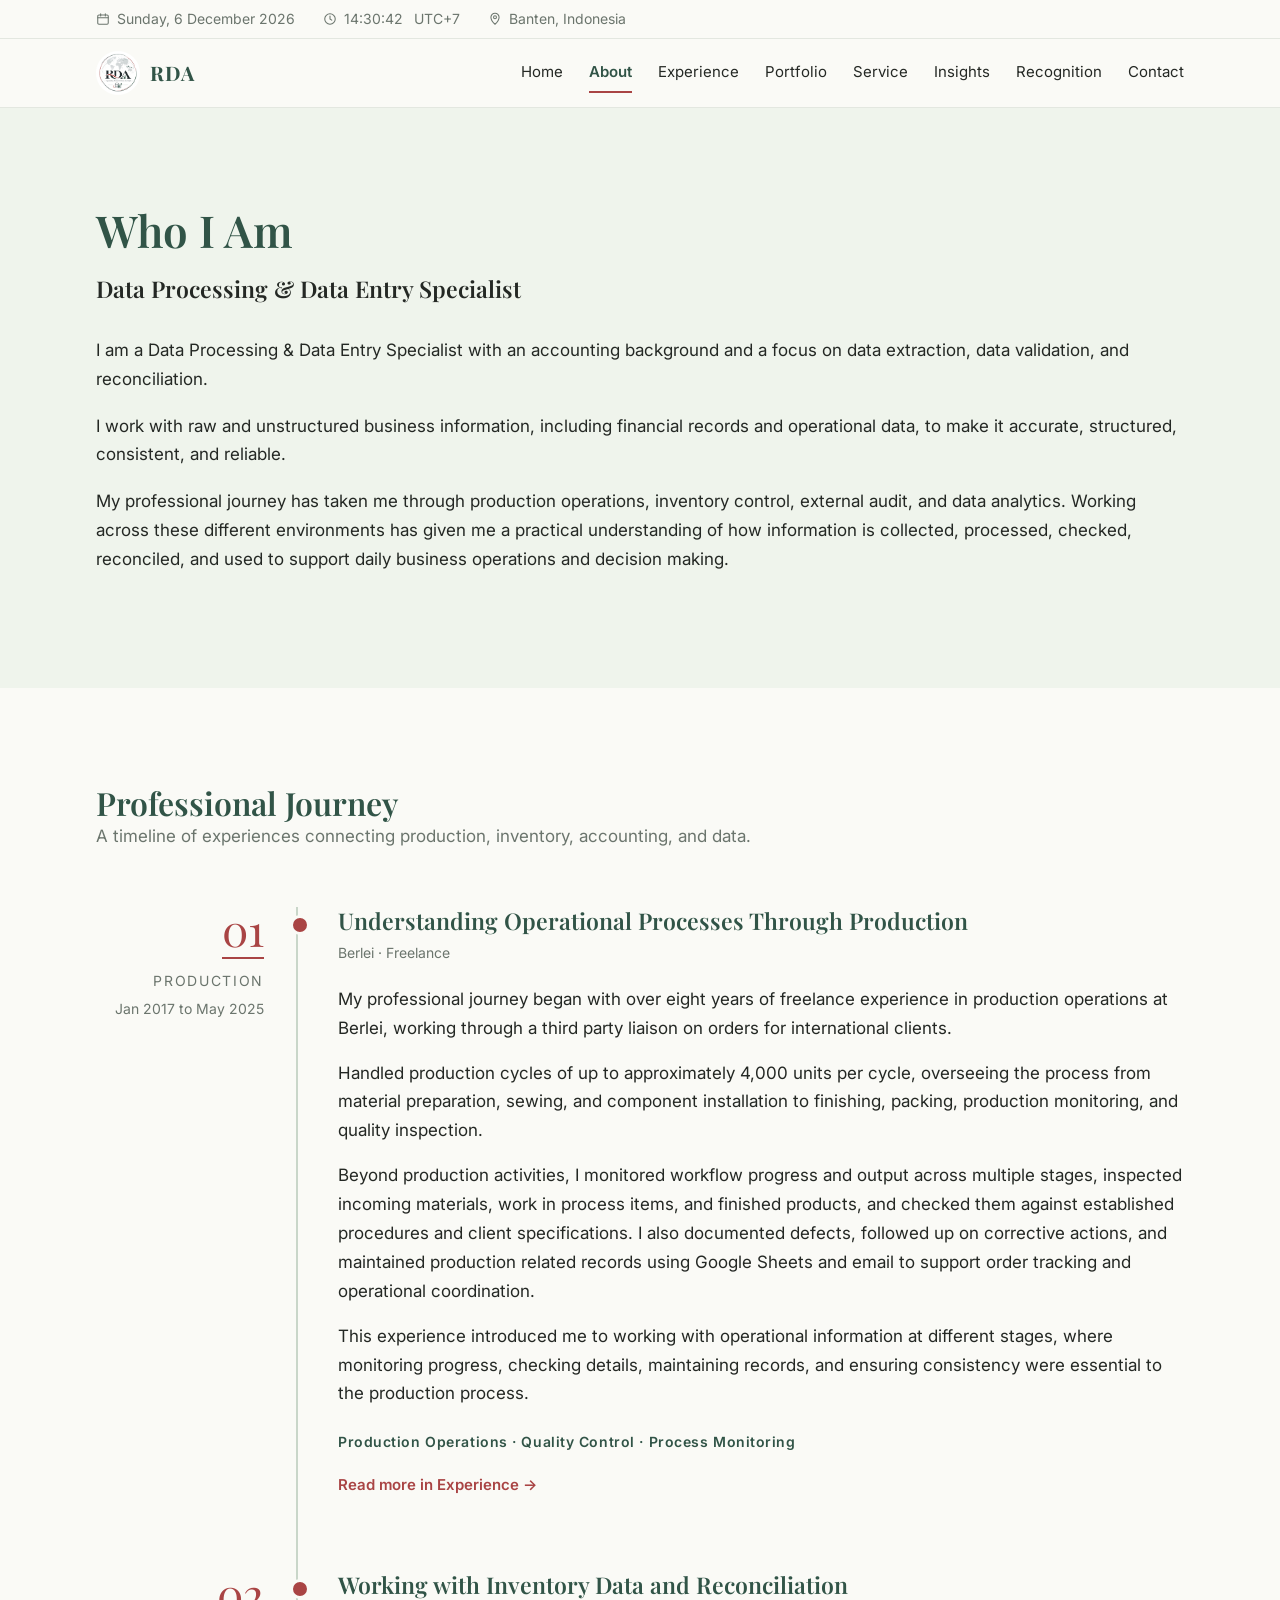
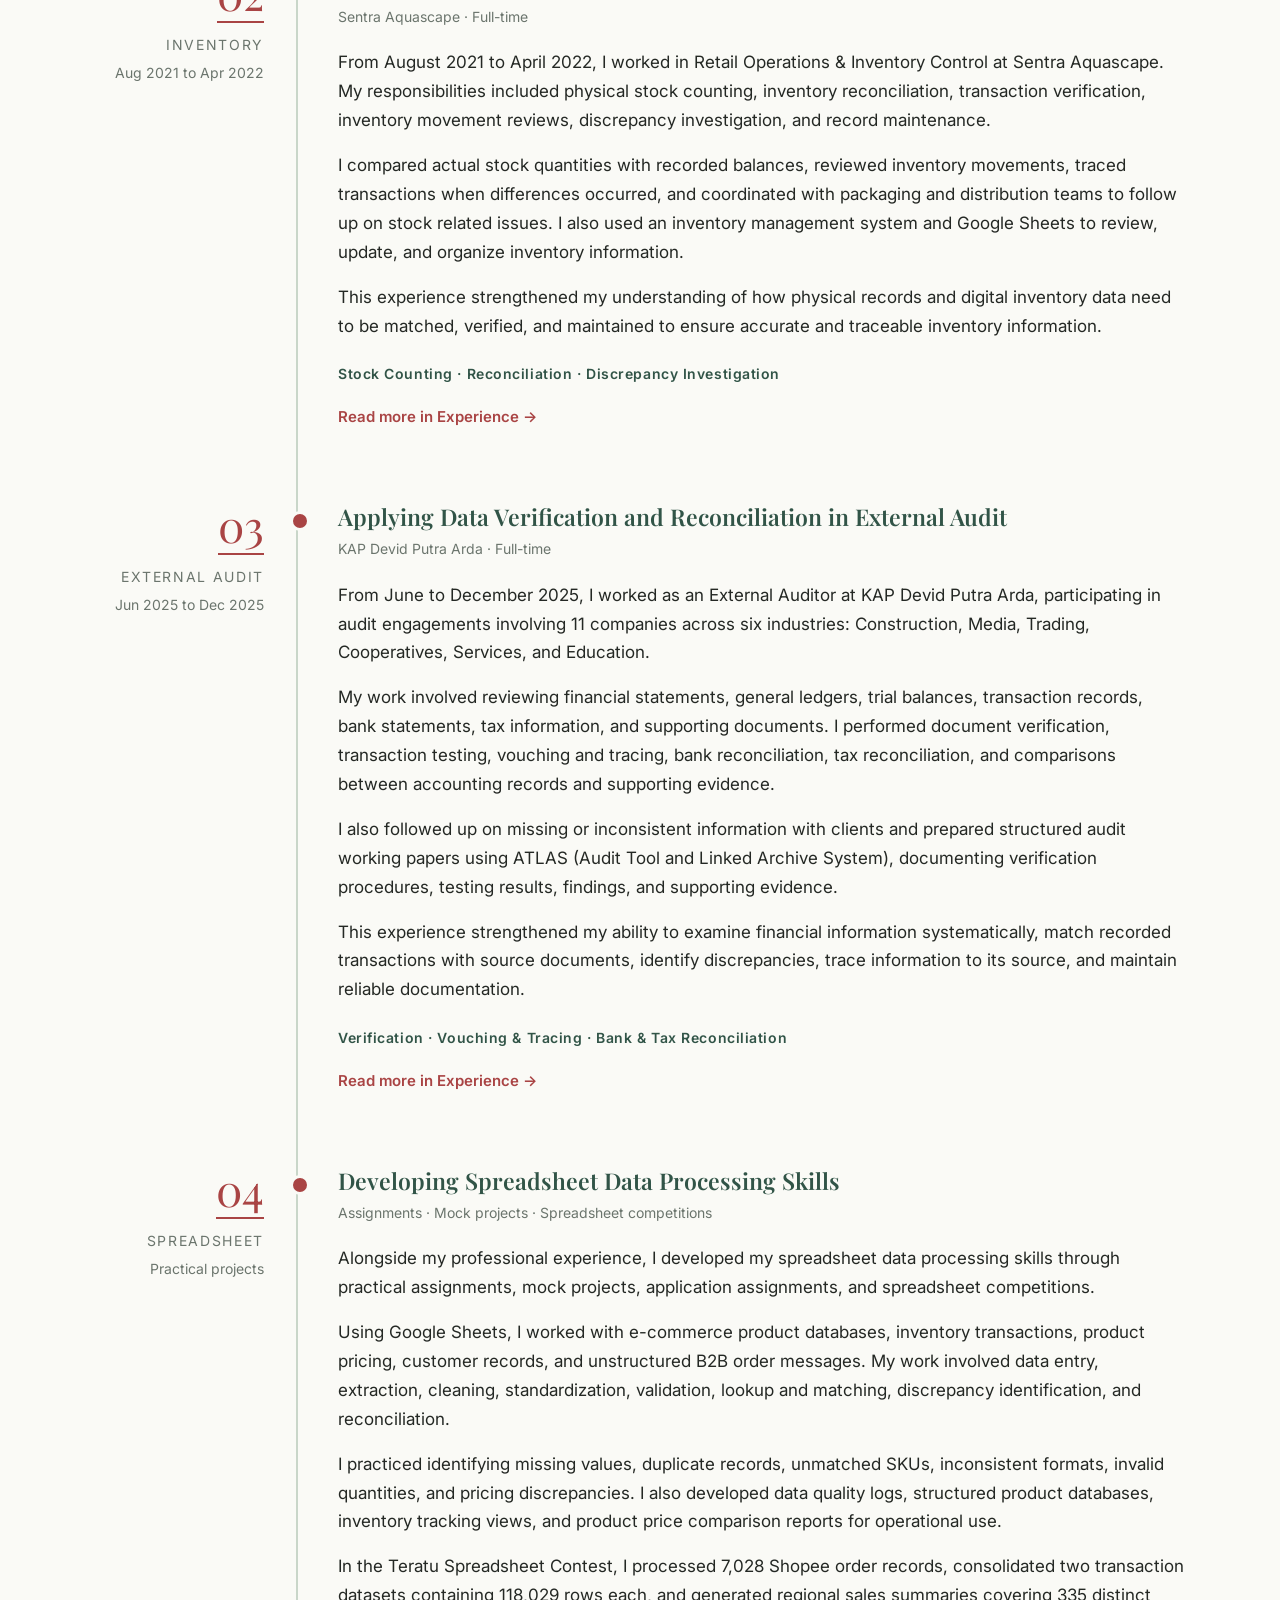
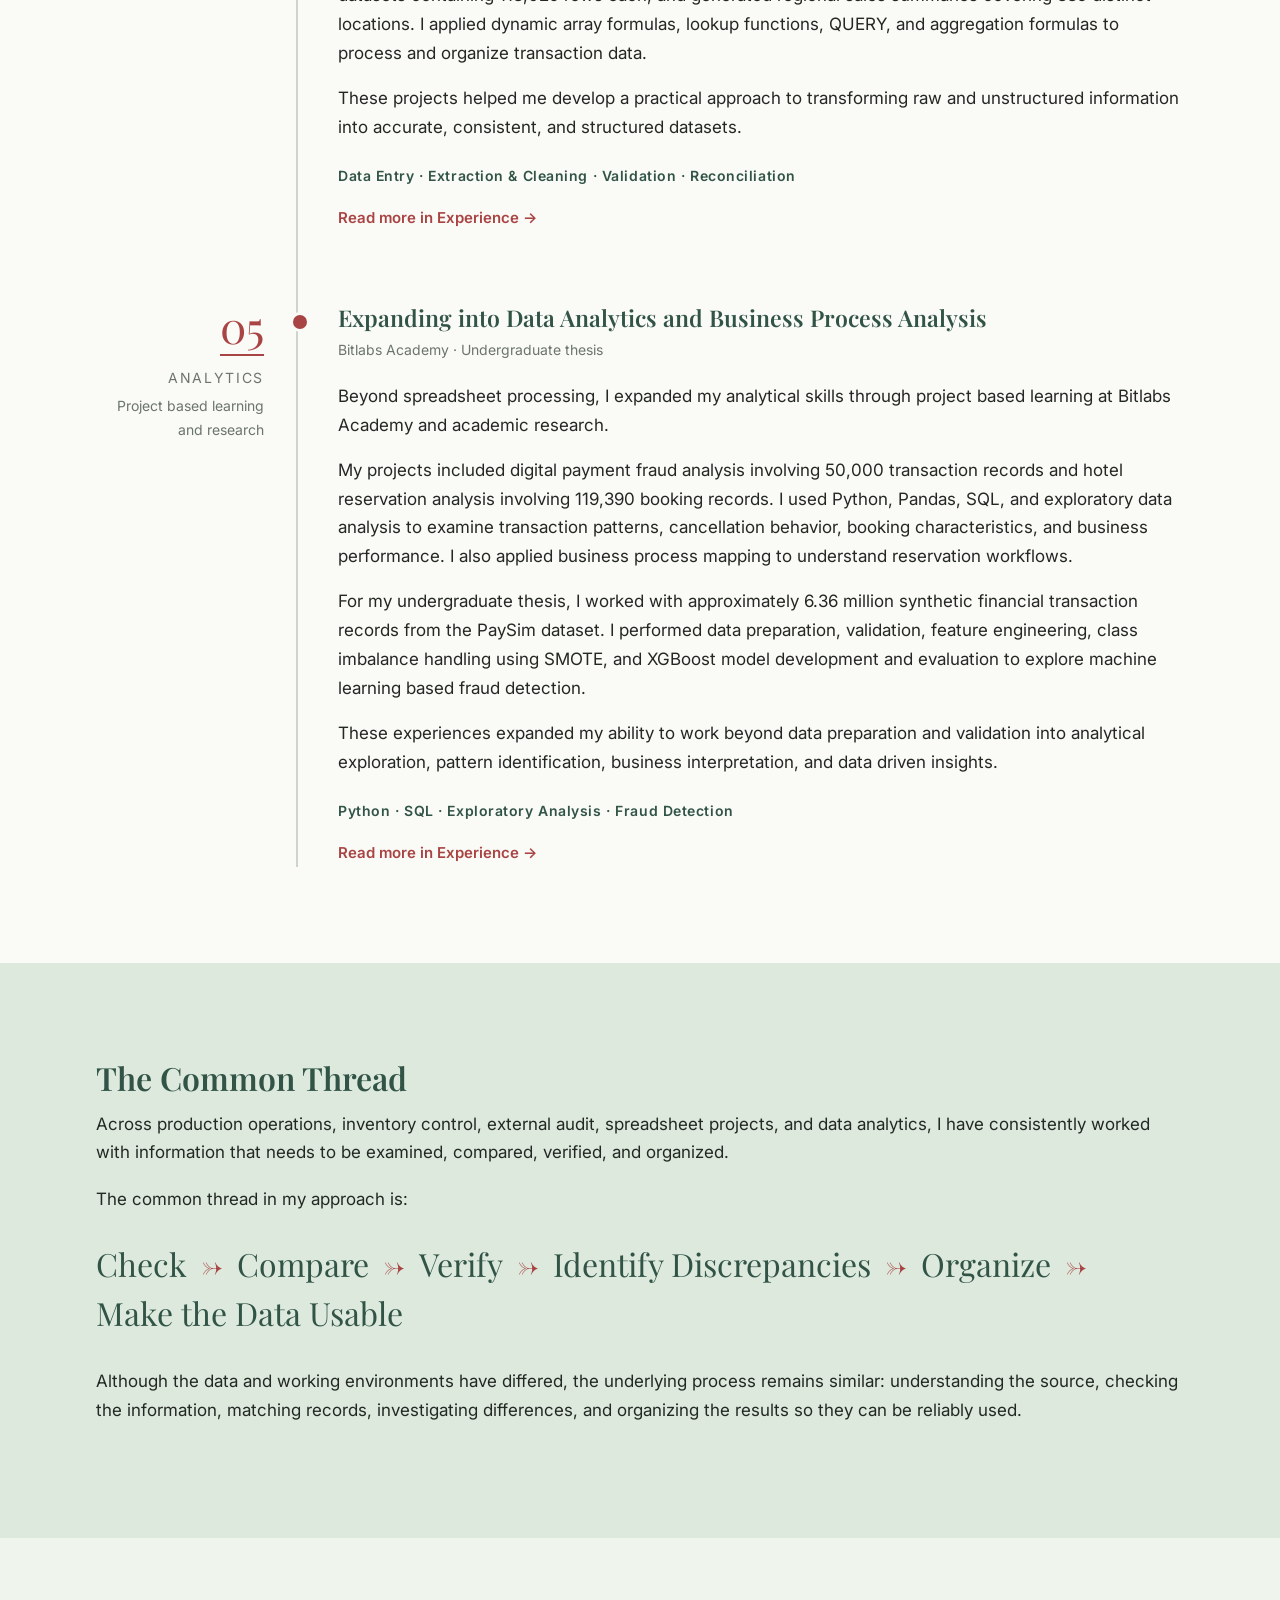
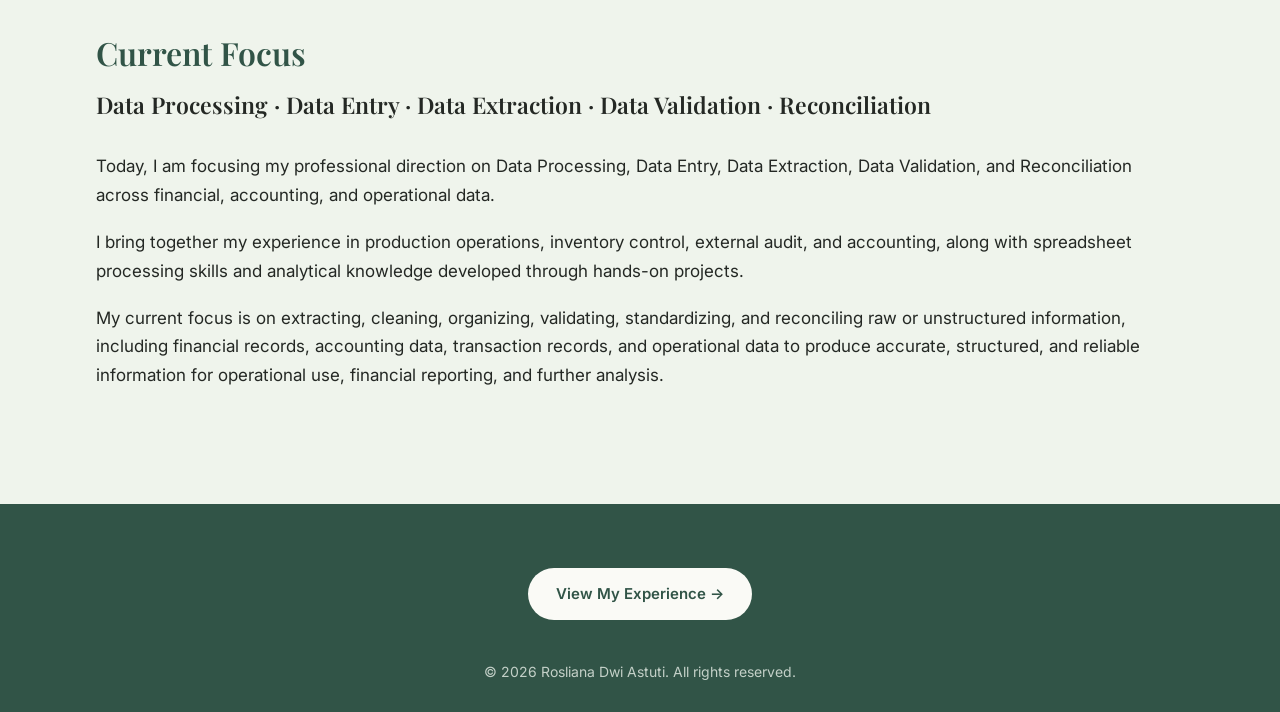
==== about.html @ 080ace2d "awal" ====
<!DOCTYPE html>
<html lang="en"><head><meta charset="utf-8"><meta name="viewport" content="width=device-width,initial-scale=1">
<title>About | Rosliana Dwi Astuti</title>
<meta name="description" content="About Rosliana Dwi Astuti, a Data Processing and Data Entry Specialist with experience in production operations, inventory control, external audit and data analytics.">
<link rel="preconnect" href="https://fonts.googleapis.com"><link rel="preconnect" href="https://fonts.gstatic.com" crossorigin>
<link href="https://fonts.googleapis.com/css2?family=Inter:wght@400;500;600&family=Playfair+Display:wght@500;600;700&display=swap" rel="stylesheet">
<link rel="stylesheet" href="style.css"></head>
<body data-page="about" data-cta="View My Experience →" data-href="experience.html">
<main>
<section class="panel s-mint"><div class="wrap prose"><h1>Who I Am</h1><p class="role-line">Data Processing &amp; Data Entry Specialist</p><p>I am a Data Processing &amp; Data Entry Specialist with an accounting background and a focus on data extraction, data validation, and reconciliation.</p><p>I work with raw and unstructured business information, including financial records and operational data, to make it accurate, structured, consistent, and reliable.</p><p>My professional journey has taken me through production operations, inventory control, external audit, and data analytics. Working across these different environments has given me a practical understanding of how information is collected, processed, checked, reconciled, and used to support daily business operations and decision making.</p></div></section>
<section class="panel"><div class="wrap"><h2>Professional Journey</h2><p class="page-sub" style="margin-bottom:56px">A timeline of experiences connecting production, inventory, accounting, and data.</p>
<div class="timeline"><article class="tl-item"><div class="tl-side"><span class="num">01</span><div class="kicker">Production</div><div class="tl-per">Jan 2017 to May 2025</div></div>
<div class="tl-main"><h3>Understanding Operational Processes Through Production</h3><p class="tl-org">Berlei · Freelance</p><p>My professional journey began with over eight years of freelance experience in production operations at Berlei, working through a third party liaison on orders for international clients.</p><p>Handled production cycles of up to approximately 4,000 units per cycle, overseeing the process from material preparation, sewing, and component installation to finishing, packing, production monitoring, and quality inspection.</p><p>Beyond production activities, I monitored workflow progress and output across multiple stages, inspected incoming materials, work in process items, and finished products, and checked them against established procedures and client specifications. I also documented defects, followed up on corrective actions, and maintained production related records using Google Sheets and email to support order tracking and operational coordination.</p><p>This experience introduced me to working with operational information at different stages, where monitoring progress, checking details, maintaining records, and ensuring consistency were essential to the production process.</p><p class="tl-tags">Production Operations · Quality Control · Process Monitoring</p><a class="more" href="experience.html">Read more in Experience →</a></div></article>
<article class="tl-item"><div class="tl-side"><span class="num">02</span><div class="kicker">Inventory</div><div class="tl-per">Aug 2021 to Apr 2022</div></div>
<div class="tl-main"><h3>Working with Inventory Data and Reconciliation</h3><p class="tl-org">Sentra Aquascape · Full-time</p><p>From August 2021 to April 2022, I worked in Retail Operations &amp; Inventory Control at Sentra Aquascape. My responsibilities included physical stock counting, inventory reconciliation, transaction verification, inventory movement reviews, discrepancy investigation, and record maintenance.</p><p>I compared actual stock quantities with recorded balances, reviewed inventory movements, traced transactions when differences occurred, and coordinated with packaging and distribution teams to follow up on stock related issues. I also used an inventory management system and Google Sheets to review, update, and organize inventory information.</p><p>This experience strengthened my understanding of how physical records and digital inventory data need to be matched, verified, and maintained to ensure accurate and traceable inventory information.</p><p class="tl-tags">Stock Counting · Reconciliation · Discrepancy Investigation</p><a class="more" href="experience.html">Read more in Experience →</a></div></article>
<article class="tl-item"><div class="tl-side"><span class="num">03</span><div class="kicker">External Audit</div><div class="tl-per">Jun 2025 to Dec 2025</div></div>
<div class="tl-main"><h3>Applying Data Verification and Reconciliation in External Audit</h3><p class="tl-org">KAP Devid Putra Arda · Full-time</p><p>From June to December 2025, I worked as an External Auditor at KAP Devid Putra Arda, participating in audit engagements involving 11 companies across six industries: Construction, Media, Trading, Cooperatives, Services, and Education.</p><p>My work involved reviewing financial statements, general ledgers, trial balances, transaction records, bank statements, tax information, and supporting documents. I performed document verification, transaction testing, vouching and tracing, bank reconciliation, tax reconciliation, and comparisons between accounting records and supporting evidence.</p><p>I also followed up on missing or inconsistent information with clients and prepared structured audit working papers using ATLAS (Audit Tool and Linked Archive System), documenting verification procedures, testing results, findings, and supporting evidence.</p><p>This experience strengthened my ability to examine financial information systematically, match recorded transactions with source documents, identify discrepancies, trace information to its source, and maintain reliable documentation.</p><p class="tl-tags">Verification · Vouching &amp; Tracing · Bank &amp; Tax Reconciliation</p><a class="more" href="experience.html">Read more in Experience →</a></div></article>
<article class="tl-item"><div class="tl-side"><span class="num">04</span><div class="kicker">Spreadsheet</div><div class="tl-per">Practical projects</div></div>
<div class="tl-main"><h3>Developing Spreadsheet Data Processing Skills</h3><p class="tl-org">Assignments · Mock projects · Spreadsheet competitions</p><p>Alongside my professional experience, I developed my spreadsheet data processing skills through practical assignments, mock projects, application assignments, and spreadsheet competitions.</p><p>Using Google Sheets, I worked with e-commerce product databases, inventory transactions, product pricing, customer records, and unstructured B2B order messages. My work involved data entry, extraction, cleaning, standardization, validation, lookup and matching, discrepancy identification, and reconciliation.</p><p>I practiced identifying missing values, duplicate records, unmatched SKUs, inconsistent formats, invalid quantities, and pricing discrepancies. I also developed data quality logs, structured product databases, inventory tracking views, and product price comparison reports for operational use.</p><p>In the Teratu Spreadsheet Contest, I processed 7,028 Shopee order records, consolidated two transaction datasets containing 118,029 rows each, and generated regional sales summaries covering 335 distinct locations. I applied dynamic array formulas, lookup functions, QUERY, and aggregation formulas to process and organize transaction data.</p><p>These projects helped me develop a practical approach to transforming raw and unstructured information into accurate, consistent, and structured datasets.</p><p class="tl-tags">Data Entry · Extraction &amp; Cleaning · Validation · Reconciliation</p><a class="more" href="experience.html">Read more in Experience →</a></div></article>
<article class="tl-item"><div class="tl-side"><span class="num">05</span><div class="kicker">Analytics</div><div class="tl-per">Project based learning and research</div></div>
<div class="tl-main"><h3>Expanding into Data Analytics and Business Process Analysis</h3><p class="tl-org">Bitlabs Academy · Undergraduate thesis</p><p>Beyond spreadsheet processing, I expanded my analytical skills through project based learning at Bitlabs Academy and academic research.</p><p>My projects included digital payment fraud analysis involving 50,000 transaction records and hotel reservation analysis involving 119,390 booking records. I used Python, Pandas, SQL, and exploratory data analysis to examine transaction patterns, cancellation behavior, booking characteristics, and business performance. I also applied business process mapping to understand reservation workflows.</p><p>For my undergraduate thesis, I worked with approximately 6.36 million synthetic financial transaction records from the PaySim dataset. I performed data preparation, validation, feature engineering, class imbalance handling using SMOTE, and XGBoost model development and evaluation to explore machine learning based fraud detection.</p><p>These experiences expanded my ability to work beyond data preparation and validation into analytical exploration, pattern identification, business interpretation, and data driven insights.</p><p class="tl-tags">Python · SQL · Exploratory Analysis · Fraud Detection</p><a class="more" href="experience.html">Read more in Experience →</a></div></article>
</div></div></section>
<section class="panel s-sage"><div class="wrap prose"><h2>The Common Thread</h2><p>Across production operations, inventory control, external audit, spreadsheet projects, and data analytics, I have consistently worked with information that needs to be examined, compared, verified, and organized.</p><p>The common thread in my approach is:</p><p class="flow"><span>Check</span><span>Compare</span><span>Verify</span><span>Identify Discrepancies</span><span>Organize</span><span>Make the Data Usable</span></p><p>Although the data and working environments have differed, the underlying process remains similar: understanding the source, checking the information, matching records, investigating differences, and organizing the results so they can be reliably used.</p></div></section>
<section class="panel s-mint"><div class="wrap prose"><h2>Current Focus</h2><p class="role-line">Data Processing · Data Entry · Data Extraction · Data Validation · Reconciliation</p><p>Today, I am focusing my professional direction on Data Processing, Data Entry, Data Extraction, Data Validation, and Reconciliation across financial, accounting, and operational data.</p><p>I bring together my experience in production operations, inventory control, external audit, and accounting, along with spreadsheet processing skills and analytical knowledge developed through hands-on projects.</p><p>My current focus is on extracting, cleaning, organizing, validating, standardizing, and reconciling raw or unstructured information, including financial records, accounting data, transaction records, and operational data to produce accurate, structured, and reliable information for operational use, financial reporting, and further analysis.</p></div></section>
</main>
<script src="main.js"></script></body></html>
---- style.css ----
:root{--fs-title:clamp(32px,3.6vw,44px);--fs-section:clamp(28px,2.5vw,32px);--fs-sub:clamp(20px,1.8vw,24px);--fs-body:17px;--fs-label:14px;--fs-nav:15px;--fs-stat:clamp(30px,3.2vw,40px);--sage:#DCE9DC;--mint:#EFF4EC;--off:#FAFAF6;--ink:#242824;--red:#A94444;--green:#315447;--muted:#6b756d;--r:16px}
*{box-sizing:border-box;margin:0;padding:0}
html{scroll-behavior:smooth}
body{background:var(--off);color:var(--ink);font:var(--fs-body)/1.7 Inter,system-ui,-apple-system,"Segoe UI",sans-serif}
h1,h2,h3{font-family:"Playfair Display",Georgia,serif;font-weight:600;line-height:1.2;color:var(--green)}
h1{font-size:var(--fs-title)}h2{font-size:var(--fs-section)}h3{font-size:var(--fs-sub)}
p,li,td{overflow-wrap:break-word}
a{color:inherit;text-decoration:none}
ul{list-style:none}
.wrap{max-width:1200px;margin:0 auto;padding:0 clamp(20px,4.5vw,56px)}
.topbar{border-bottom:1px solid #e3e7e0;font-size:var(--fs-label);color:var(--muted)}
.topbar .wrap{display:flex;gap:28px;align-items:center;padding-top:7px;padding-bottom:7px;white-space:nowrap;overflow-x:auto}
.topbar span{display:inline-flex;align-items:center;gap:7px}
.topbar svg{width:14px;height:14px;stroke:var(--muted);fill:none;stroke-width:1.8;stroke-linecap:round;stroke-linejoin:round}
nav.main{position:sticky;top:0;z-index:20;background:rgba(250,250,246,.94);backdrop-filter:blur(8px);border-bottom:1px solid #e3e7e0}
nav.main .wrap{display:flex;align-items:center;justify-content:space-between;height:68px}
.brand{display:flex;align-items:center;gap:10px;font-family:"Playfair Display",Georgia,serif;font-weight:700;color:var(--green);font-size:20px;letter-spacing:.04em}
.brand img{width:44px;height:44px;border-radius:50%;object-fit:cover}
.links{display:flex;gap:26px;font-size:var(--fs-nav)}
.links a{padding:6px 0;border-bottom:2px solid transparent;transition:.2s}
.links a:hover{color:var(--green)}
.links a.active{color:var(--green);border-color:var(--red);font-weight:600}
.burger{display:none;background:none;border:1px solid #cfd8cf;border-radius:10px;width:44px;height:44px;cursor:pointer}
.burger span{display:block;width:20px;height:2px;background:var(--ink);margin:4px auto;transition:.25s}
.burger.open span:nth-child(1){transform:translateY(6px) rotate(45deg)}
.burger.open span:nth-child(2){opacity:0}
.burger.open span:nth-child(3){transform:translateY(-6px) rotate(-45deg)}
.btn{display:inline-block;background:var(--green);color:#fff;padding:13px 28px;border-radius:999px;font-weight:600;font-size:var(--fs-nav);transition:.2s;border:0;cursor:pointer}
.btn:hover{background:var(--red);transform:translateY(-2px)}
.btn.ghost{background:transparent;color:var(--green);border:1.5px solid var(--green)}
.btn.ghost:hover{color:#fff}
.eyebrow{color:var(--red);font-weight:600;font-size:var(--fs-label);letter-spacing:.14em;text-transform:uppercase;margin-bottom:12px}
.hero{padding:96px 0 88px;border-bottom:1px solid #e3e7e0}
.hero h1:before{content:"";display:block;width:56px;height:3px;background:var(--red);margin-bottom:28px}
.hero .role{font-family:"Playfair Display",Georgia,serif;font-size:var(--fs-sub);color:var(--ink);margin:18px 0 6px;font-weight:600}
.hero .fields{color:var(--muted)}
.hero .tag{margin:26px 0 0}
section.panel{padding:96px 0}
.s-sage{background:var(--sage)}.s-mint{background:var(--mint)}
.head{display:flex;gap:20px;align-items:baseline;margin-bottom:28px}
.num{font-family:"Playfair Display",Georgia,serif;font-size:44px;color:var(--red);line-height:1;border-bottom:2px solid var(--red);padding-bottom:6px}
.kicker{font-size:var(--fs-label);letter-spacing:.12em;text-transform:uppercase;color:var(--muted);margin-bottom:4px}
.intro{margin-bottom:36px}
.page-title{margin:64px 0 8px}
.page-sub{color:var(--muted)}
.stats{display:grid;grid-template-columns:repeat(4,1fr);gap:18px}
.stat{background:var(--off);border-radius:var(--r);padding:28px 24px}
.stat b.stat-t{font-size:var(--fs-sub);color:var(--green)}
.stat b{display:block;font-family:"Playfair Display",Georgia,serif;font-size:var(--fs-stat);color:var(--green);line-height:1.1}
.stat small{display:block;margin-top:10px;font-size:var(--fs-label);color:var(--muted);line-height:1.5}
.big{display:flex;align-items:baseline;gap:18px;flex-wrap:wrap;margin-bottom:12px}
.big b{font-family:"Playfair Display",Georgia,serif;font-size:clamp(48px,7vw,84px);color:var(--green);line-height:1}
.big span{font-size:var(--fs-body);color:var(--muted)}
.line{width:64px;height:3px;background:var(--red);margin:26px 0}
.three{display:grid;grid-template-columns:repeat(3,1fr);gap:18px}
.card{padding:20px 0 0;border-top:2px solid var(--green)}
.card h3{margin-bottom:12px}
.two{display:grid;grid-template-columns:1fr 1fr;gap:22px}
.pill{display:inline-block;font-size:var(--fs-label);background:var(--off);border-radius:999px;padding:4px 14px;margin:0 8px 8px 0;color:var(--green)}
.list li{padding:10px 0;position:relative;border-bottom:1px solid #e3e7e0}
.list li:last-child{border:0}
.group-t{font-size:var(--fs-label);letter-spacing:.1em;text-transform:uppercase;color:var(--red);font-weight:600;margin:14px 0 2px}
.tools{display:grid;grid-template-columns:repeat(3,1fr);gap:20px}
.tools h4{font-size:var(--fs-label);letter-spacing:.1em;text-transform:uppercase;color:var(--muted);margin:18px 0 8px}
.tools li{padding:3px 0}
footer{background:var(--green);color:#e8efe8;padding:64px 0 28px;text-align:center}
footer .btn{background:var(--off);color:var(--green)}
footer .btn:hover{background:var(--red);color:#fff}
footer p{margin-top:40px;font-size:var(--fs-label);opacity:.8}
@media(max-width:1024px){.stats{grid-template-columns:repeat(2,1fr)}.tools,.three{grid-template-columns:1fr 1fr}.links{gap:16px;font-size:14px}}
@media(max-width:860px){.burger{display:block}
.links{position:absolute;left:0;right:0;top:68px;flex-direction:column;gap:0;background:var(--off);border-bottom:1px solid #e3e7e0;max-height:0;overflow:hidden;transition:max-height .3s}
.links.open{max-height:80vh;overflow:auto}
.links a{padding:15px 24px;border-bottom:1px solid #eef1ec;font-size:16px}
.links a.active{border-color:#eef1ec;border-left:3px solid var(--red)}

.hero{padding:56px 0 64px}
section.panel{padding:64px 0}.two,.three,.tools{grid-template-columns:1fr}.stats{grid-template-columns:1fr 1fr}
.topbar .wrap{gap:18px}}
@media(max-width:420px){.stats{grid-template-columns:1fr}.btn{width:100%;text-align:center}}

.prose h1,.prose h2{margin-bottom:12px}
.prose p{margin-bottom:18px}
.role-line{font-family:"Playfair Display",Georgia,serif;font-size:var(--fs-sub);color:var(--ink);font-weight:600;margin-bottom:28px!important}
.timeline{display:flex;flex-direction:column}
.tl-item{display:grid;grid-template-columns:200px 1fr;gap:0}
.tl-side{padding-right:32px;text-align:right}
.tl-side .num{display:inline-block;margin-bottom:10px}
.tl-per{font-size:var(--fs-label);color:var(--muted)}
.tl-main{position:relative;border-left:2px solid #c9d6c9;padding:0 0 72px 40px}
.tl-item:last-child .tl-main{padding-bottom:0}
.tl-main:before{content:"";position:absolute;left:-8px;top:8px;width:14px;height:14px;border-radius:50%;background:var(--red);border:3px solid var(--off)}
.tl-main h3{margin-bottom:6px}
.tl-org{color:var(--muted);font-size:var(--fs-label);margin-bottom:20px!important}
.tl-main p{margin-bottom:16px}
.tl-tags{font-size:var(--fs-label);color:var(--green);font-weight:600;letter-spacing:.04em;margin-top:22px}
.more{display:inline-block;color:var(--red);font-weight:600;font-size:var(--fs-nav);border-bottom:1.5px solid transparent}
.more:hover{border-color:var(--red)}
.flow{display:flex;flex-wrap:wrap;gap:6px 0;margin:28px 0 32px!important;font-family:"Playfair Display",Georgia,serif;font-size:var(--fs-section);line-height:1.35;color:var(--green)}
.flow span:not(:last-child):after{content:"→";color:var(--red);margin:0 14px}
@media(max-width:860px){.tl-item{grid-template-columns:1fr}
.tl-side{text-align:left;padding:0 0 12px 42px;display:flex;align-items:baseline;gap:14px;flex-wrap:wrap}
.tl-side .num{font-size:32px;margin:0}
.tl-main{margin-left:5px;padding-left:36px}
.tl-main:before{left:-8px}
.flow span:not(:last-child):after{margin:0 10px}}
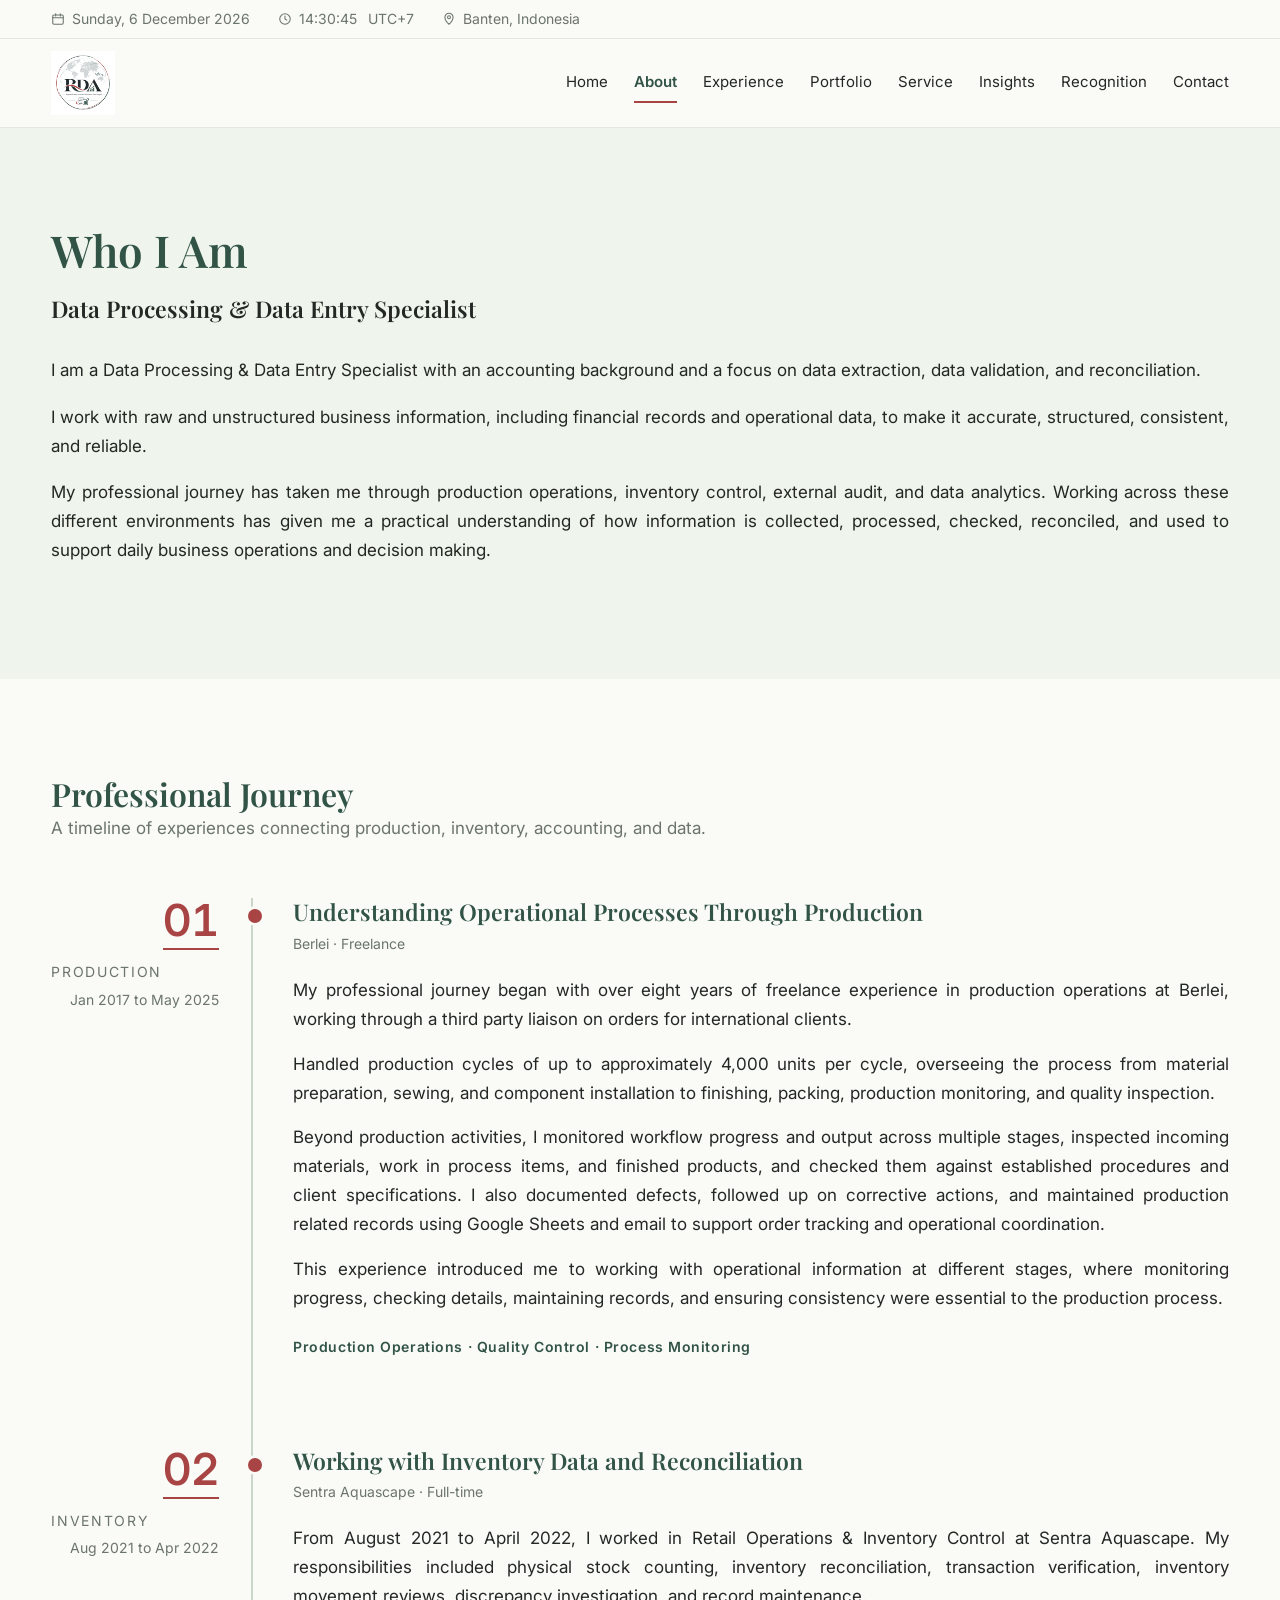
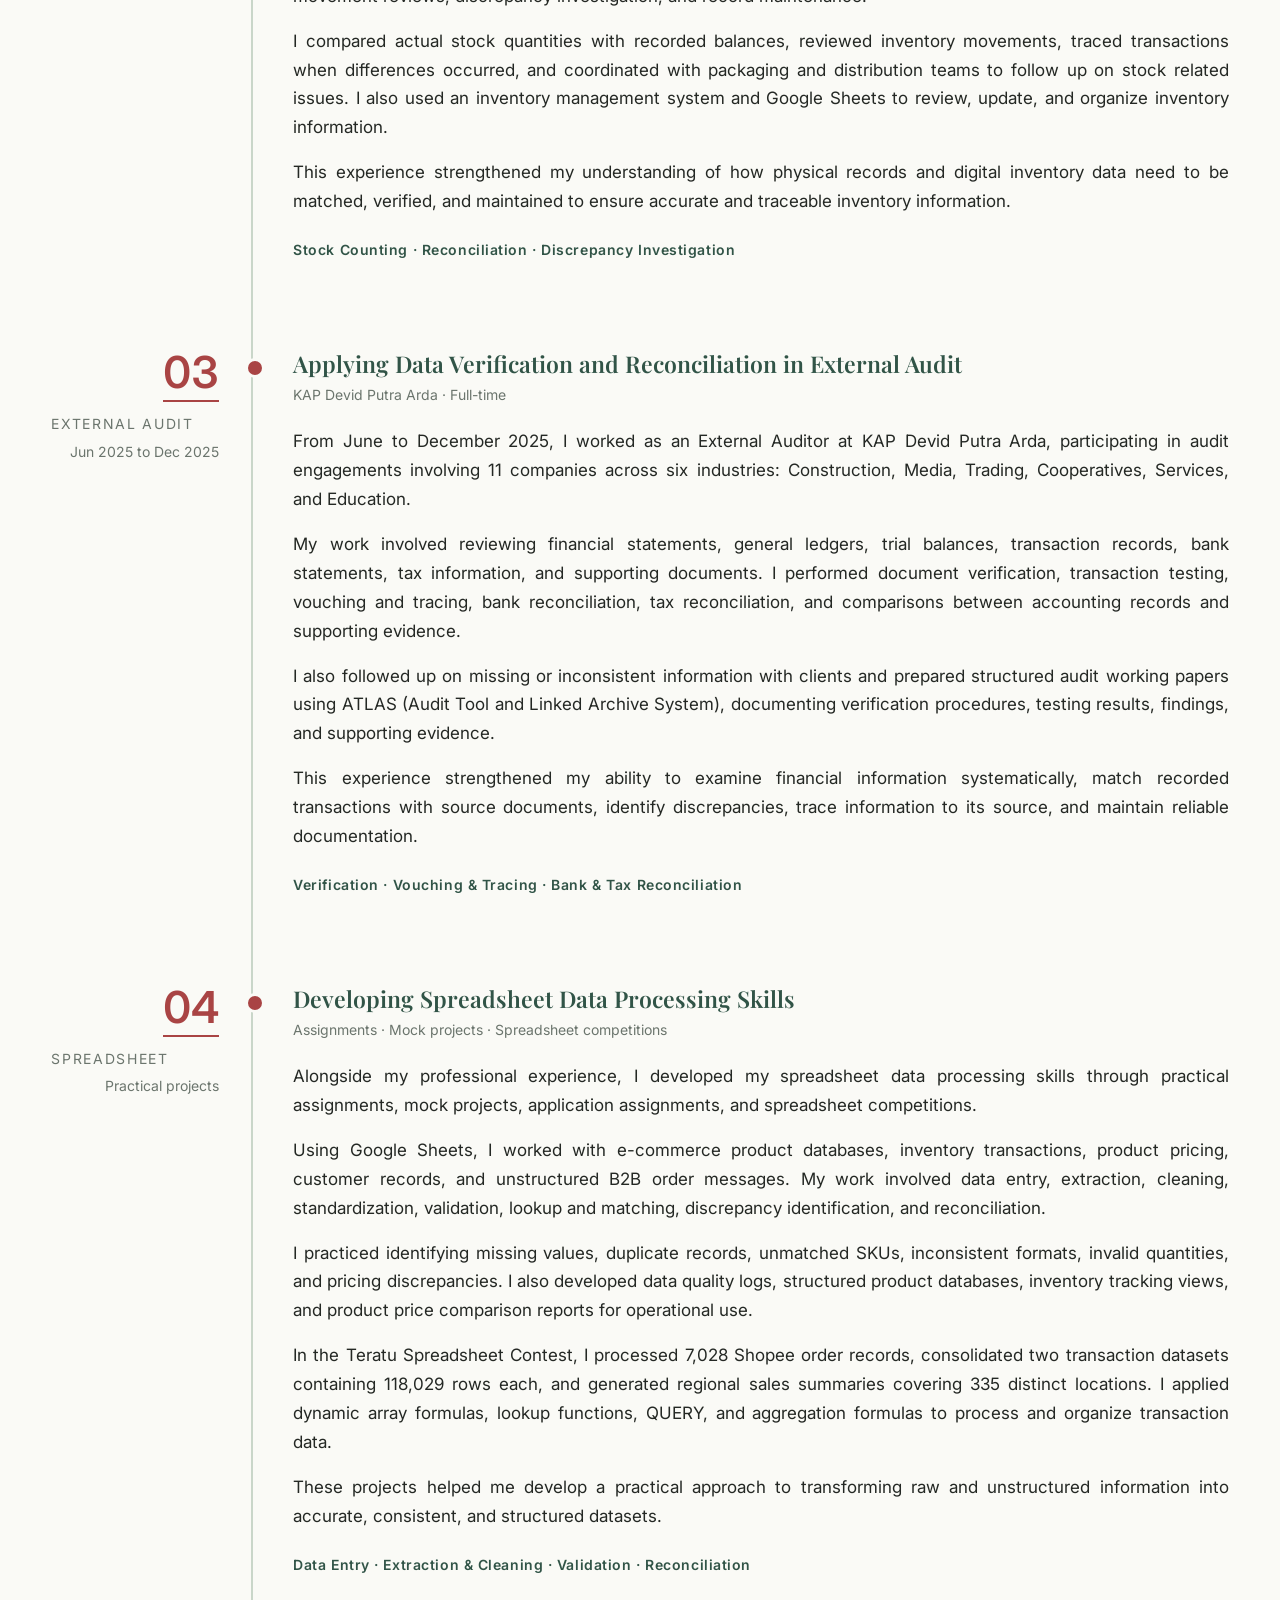
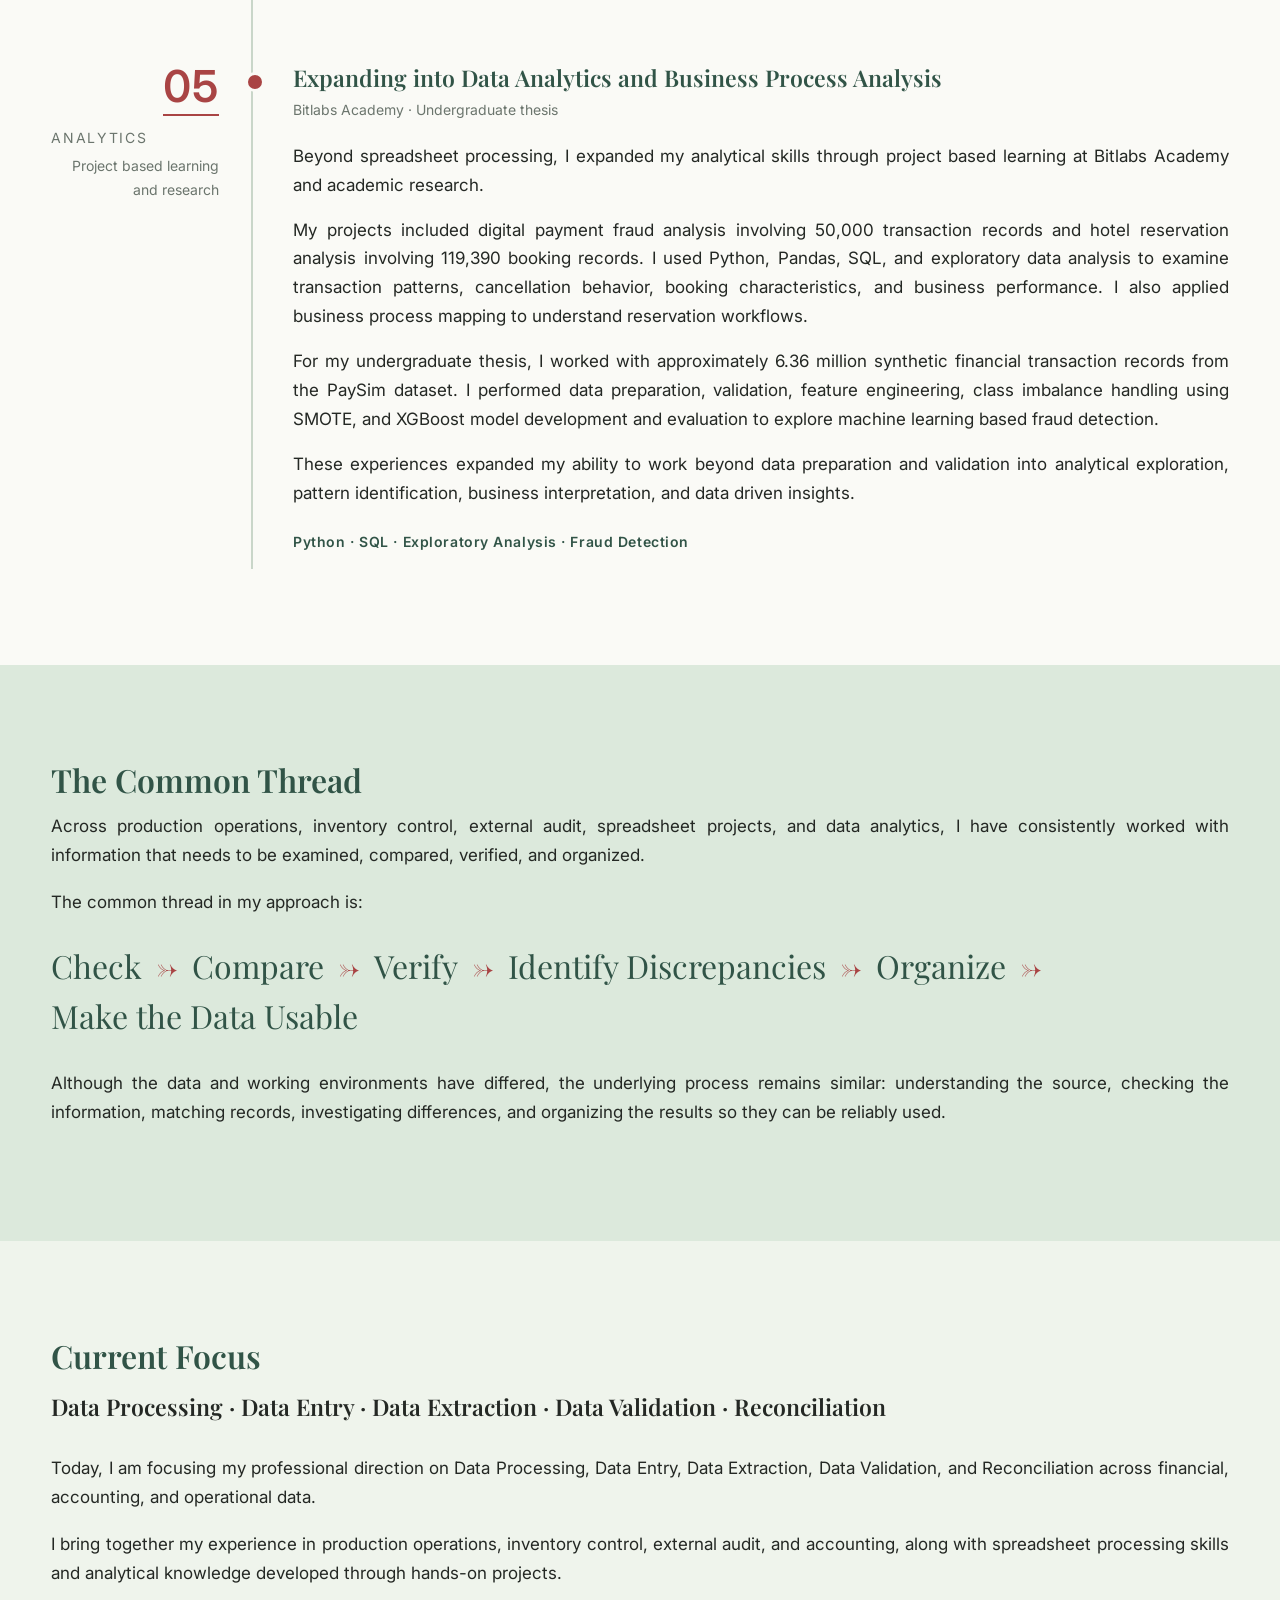
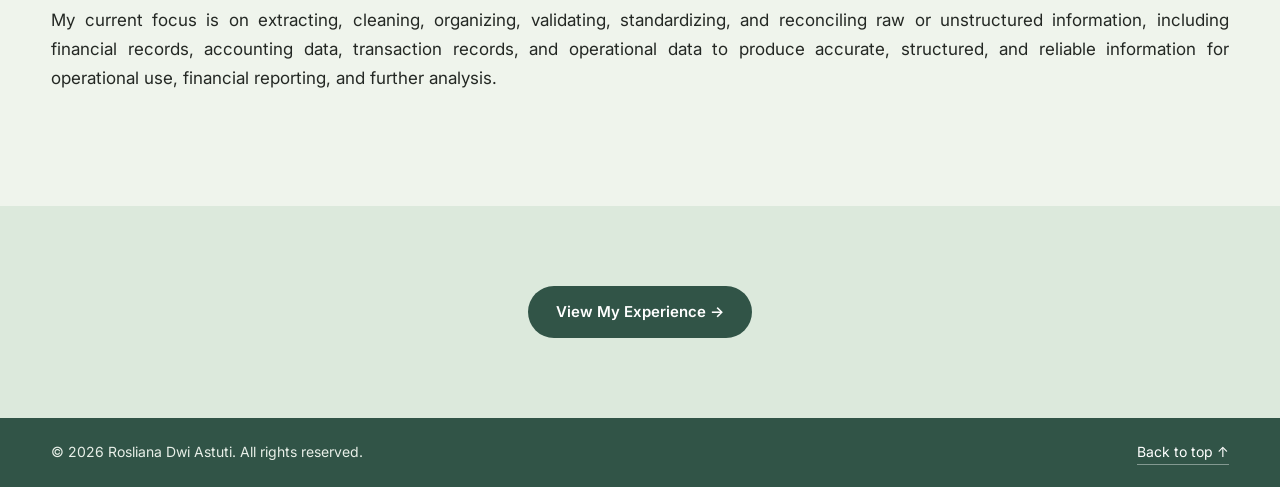
==== commit 3db487db: "Update about.html" ====
--- a/about.html
+++ b/about.html
@@ -10,17 +10,17 @@
 <section class="panel s-mint"><div class="wrap prose"><h1>Who I Am</h1><p class="role-line">Data Processing &amp; Data Entry Specialist</p><p>I am a Data Processing &amp; Data Entry Specialist with an accounting background and a focus on data extraction, data validation, and reconciliation.</p><p>I work with raw and unstructured business information, including financial records and operational data, to make it accurate, structured, consistent, and reliable.</p><p>My professional journey has taken me through production operations, inventory control, external audit, and data analytics. Working across these different environments has given me a practical understanding of how information is collected, processed, checked, reconciled, and used to support daily business operations and decision making.</p></div></section>
 <section class="panel"><div class="wrap"><h2>Professional Journey</h2><p class="page-sub" style="margin-bottom:56px">A timeline of experiences connecting production, inventory, accounting, and data.</p>
 <div class="timeline"><article class="tl-item"><div class="tl-side"><span class="num">01</span><div class="kicker">Production</div><div class="tl-per">Jan 2017 to May 2025</div></div>
-<div class="tl-main"><h3>Understanding Operational Processes Through Production</h3><p class="tl-org">Berlei · Freelance</p><p>My professional journey began with over eight years of freelance experience in production operations at Berlei, working through a third party liaison on orders for international clients.</p><p>Handled production cycles of up to approximately 4,000 units per cycle, overseeing the process from material preparation, sewing, and component installation to finishing, packing, production monitoring, and quality inspection.</p><p>Beyond production activities, I monitored workflow progress and output across multiple stages, inspected incoming materials, work in process items, and finished products, and checked them against established procedures and client specifications. I also documented defects, followed up on corrective actions, and maintained production related records using Google Sheets and email to support order tracking and operational coordination.</p><p>This experience introduced me to working with operational information at different stages, where monitoring progress, checking details, maintaining records, and ensuring consistency were essential to the production process.</p><p class="tl-tags">Production Operations · Quality Control · Process Monitoring</p><a class="more" href="experience.html">Read more in Experience →</a></div></article>
+<div class="tl-main"><h3>Understanding Operational Processes Through Production</h3><p class="tl-org">Berlei · Freelance</p><p>My professional journey began with over eight years of freelance experience in production operations at Berlei, working through a third party liaison on orders for international clients.</p><p>Handled production cycles of up to approximately 4,000 units per cycle, overseeing the process from material preparation, sewing, and component installation to finishing, packing, production monitoring, and quality inspection.</p><p>Beyond production activities, I monitored workflow progress and output across multiple stages, inspected incoming materials, work in process items, and finished products, and checked them against established procedures and client specifications. I also documented defects, followed up on corrective actions, and maintained production related records using Google Sheets and email to support order tracking and operational coordination.</p><p>This experience introduced me to working with operational information at different stages, where monitoring progress, checking details, maintaining records, and ensuring consistency were essential to the production process.</p><p class="tl-tags">Production Operations · Quality Control · Process Monitoring</p></div></article>
 <article class="tl-item"><div class="tl-side"><span class="num">02</span><div class="kicker">Inventory</div><div class="tl-per">Aug 2021 to Apr 2022</div></div>
-<div class="tl-main"><h3>Working with Inventory Data and Reconciliation</h3><p class="tl-org">Sentra Aquascape · Full-time</p><p>From August 2021 to April 2022, I worked in Retail Operations &amp; Inventory Control at Sentra Aquascape. My responsibilities included physical stock counting, inventory reconciliation, transaction verification, inventory movement reviews, discrepancy investigation, and record maintenance.</p><p>I compared actual stock quantities with recorded balances, reviewed inventory movements, traced transactions when differences occurred, and coordinated with packaging and distribution teams to follow up on stock related issues. I also used an inventory management system and Google Sheets to review, update, and organize inventory information.</p><p>This experience strengthened my understanding of how physical records and digital inventory data need to be matched, verified, and maintained to ensure accurate and traceable inventory information.</p><p class="tl-tags">Stock Counting · Reconciliation · Discrepancy Investigation</p><a class="more" href="experience.html">Read more in Experience →</a></div></article>
+<div class="tl-main"><h3>Working with Inventory Data and Reconciliation</h3><p class="tl-org">Sentra Aquascape · Full-time</p><p>From August 2021 to April 2022, I worked in Retail Operations &amp; Inventory Control at Sentra Aquascape. My responsibilities included physical stock counting, inventory reconciliation, transaction verification, inventory movement reviews, discrepancy investigation, and record maintenance.</p><p>I compared actual stock quantities with recorded balances, reviewed inventory movements, traced transactions when differences occurred, and coordinated with packaging and distribution teams to follow up on stock related issues. I also used an inventory management system and Google Sheets to review, update, and organize inventory information.</p><p>This experience strengthened my understanding of how physical records and digital inventory data need to be matched, verified, and maintained to ensure accurate and traceable inventory information.</p><p class="tl-tags">Stock Counting · Reconciliation · Discrepancy Investigation</p></div></article>
 <article class="tl-item"><div class="tl-side"><span class="num">03</span><div class="kicker">External Audit</div><div class="tl-per">Jun 2025 to Dec 2025</div></div>
-<div class="tl-main"><h3>Applying Data Verification and Reconciliation in External Audit</h3><p class="tl-org">KAP Devid Putra Arda · Full-time</p><p>From June to December 2025, I worked as an External Auditor at KAP Devid Putra Arda, participating in audit engagements involving 11 companies across six industries: Construction, Media, Trading, Cooperatives, Services, and Education.</p><p>My work involved reviewing financial statements, general ledgers, trial balances, transaction records, bank statements, tax information, and supporting documents. I performed document verification, transaction testing, vouching and tracing, bank reconciliation, tax reconciliation, and comparisons between accounting records and supporting evidence.</p><p>I also followed up on missing or inconsistent information with clients and prepared structured audit working papers using ATLAS (Audit Tool and Linked Archive System), documenting verification procedures, testing results, findings, and supporting evidence.</p><p>This experience strengthened my ability to examine financial information systematically, match recorded transactions with source documents, identify discrepancies, trace information to its source, and maintain reliable documentation.</p><p class="tl-tags">Verification · Vouching &amp; Tracing · Bank &amp; Tax Reconciliation</p><a class="more" href="experience.html">Read more in Experience →</a></div></article>
+<div class="tl-main"><h3>Applying Data Verification and Reconciliation in External Audit</h3><p class="tl-org">KAP Devid Putra Arda · Full-time</p><p>From June to December 2025, I worked as an External Auditor at KAP Devid Putra Arda, participating in audit engagements involving 11 companies across six industries: Construction, Media, Trading, Cooperatives, Services, and Education.</p><p>My work involved reviewing financial statements, general ledgers, trial balances, transaction records, bank statements, tax information, and supporting documents. I performed document verification, transaction testing, vouching and tracing, bank reconciliation, tax reconciliation, and comparisons between accounting records and supporting evidence.</p><p>I also followed up on missing or inconsistent information with clients and prepared structured audit working papers using ATLAS (Audit Tool and Linked Archive System), documenting verification procedures, testing results, findings, and supporting evidence.</p><p>This experience strengthened my ability to examine financial information systematically, match recorded transactions with source documents, identify discrepancies, trace information to its source, and maintain reliable documentation.</p><p class="tl-tags">Verification · Vouching &amp; Tracing · Bank &amp; Tax Reconciliation</p></div></article>
 <article class="tl-item"><div class="tl-side"><span class="num">04</span><div class="kicker">Spreadsheet</div><div class="tl-per">Practical projects</div></div>
-<div class="tl-main"><h3>Developing Spreadsheet Data Processing Skills</h3><p class="tl-org">Assignments · Mock projects · Spreadsheet competitions</p><p>Alongside my professional experience, I developed my spreadsheet data processing skills through practical assignments, mock projects, application assignments, and spreadsheet competitions.</p><p>Using Google Sheets, I worked with e-commerce product databases, inventory transactions, product pricing, customer records, and unstructured B2B order messages. My work involved data entry, extraction, cleaning, standardization, validation, lookup and matching, discrepancy identification, and reconciliation.</p><p>I practiced identifying missing values, duplicate records, unmatched SKUs, inconsistent formats, invalid quantities, and pricing discrepancies. I also developed data quality logs, structured product databases, inventory tracking views, and product price comparison reports for operational use.</p><p>In the Teratu Spreadsheet Contest, I processed 7,028 Shopee order records, consolidated two transaction datasets containing 118,029 rows each, and generated regional sales summaries covering 335 distinct locations. I applied dynamic array formulas, lookup functions, QUERY, and aggregation formulas to process and organize transaction data.</p><p>These projects helped me develop a practical approach to transforming raw and unstructured information into accurate, consistent, and structured datasets.</p><p class="tl-tags">Data Entry · Extraction &amp; Cleaning · Validation · Reconciliation</p><a class="more" href="experience.html">Read more in Experience →</a></div></article>
+<div class="tl-main"><h3>Developing Spreadsheet Data Processing Skills</h3><p class="tl-org">Assignments · Mock projects · Spreadsheet competitions</p><p>Alongside my professional experience, I developed my spreadsheet data processing skills through practical assignments, mock projects, application assignments, and spreadsheet competitions.</p><p>Using Google Sheets, I worked with e-commerce product databases, inventory transactions, product pricing, customer records, and unstructured B2B order messages. My work involved data entry, extraction, cleaning, standardization, validation, lookup and matching, discrepancy identification, and reconciliation.</p><p>I practiced identifying missing values, duplicate records, unmatched SKUs, inconsistent formats, invalid quantities, and pricing discrepancies. I also developed data quality logs, structured product databases, inventory tracking views, and product price comparison reports for operational use.</p><p>In the Teratu Spreadsheet Contest, I processed 7,028 Shopee order records, consolidated two transaction datasets containing 118,029 rows each, and generated regional sales summaries covering 335 distinct locations. I applied dynamic array formulas, lookup functions, QUERY, and aggregation formulas to process and organize transaction data.</p><p>These projects helped me develop a practical approach to transforming raw and unstructured information into accurate, consistent, and structured datasets.</p><p class="tl-tags">Data Entry · Extraction &amp; Cleaning · Validation · Reconciliation</p></div></article>
 <article class="tl-item"><div class="tl-side"><span class="num">05</span><div class="kicker">Analytics</div><div class="tl-per">Project based learning and research</div></div>
-<div class="tl-main"><h3>Expanding into Data Analytics and Business Process Analysis</h3><p class="tl-org">Bitlabs Academy · Undergraduate thesis</p><p>Beyond spreadsheet processing, I expanded my analytical skills through project based learning at Bitlabs Academy and academic research.</p><p>My projects included digital payment fraud analysis involving 50,000 transaction records and hotel reservation analysis involving 119,390 booking records. I used Python, Pandas, SQL, and exploratory data analysis to examine transaction patterns, cancellation behavior, booking characteristics, and business performance. I also applied business process mapping to understand reservation workflows.</p><p>For my undergraduate thesis, I worked with approximately 6.36 million synthetic financial transaction records from the PaySim dataset. I performed data preparation, validation, feature engineering, class imbalance handling using SMOTE, and XGBoost model development and evaluation to explore machine learning based fraud detection.</p><p>These experiences expanded my ability to work beyond data preparation and validation into analytical exploration, pattern identification, business interpretation, and data driven insights.</p><p class="tl-tags">Python · SQL · Exploratory Analysis · Fraud Detection</p><a class="more" href="experience.html">Read more in Experience →</a></div></article>
+<div class="tl-main"><h3>Expanding into Data Analytics and Business Process Analysis</h3><p class="tl-org">Bitlabs Academy · Undergraduate thesis</p><p>Beyond spreadsheet processing, I expanded my analytical skills through project based learning at Bitlabs Academy and academic research.</p><p>My projects included digital payment fraud analysis involving 50,000 transaction records and hotel reservation analysis involving 119,390 booking records. I used Python, Pandas, SQL, and exploratory data analysis to examine transaction patterns, cancellation behavior, booking characteristics, and business performance. I also applied business process mapping to understand reservation workflows.</p><p>For my undergraduate thesis, I worked with approximately 6.36 million synthetic financial transaction records from the PaySim dataset. I performed data preparation, validation, feature engineering, class imbalance handling using SMOTE, and XGBoost model development and evaluation to explore machine learning based fraud detection.</p><p>These experiences expanded my ability to work beyond data preparation and validation into analytical exploration, pattern identification, business interpretation, and data driven insights.</p><p class="tl-tags">Python · SQL · Exploratory Analysis · Fraud Detection</p></div></article>
 </div></div></section>
 <section class="panel s-sage"><div class="wrap prose"><h2>The Common Thread</h2><p>Across production operations, inventory control, external audit, spreadsheet projects, and data analytics, I have consistently worked with information that needs to be examined, compared, verified, and organized.</p><p>The common thread in my approach is:</p><p class="flow"><span>Check</span><span>Compare</span><span>Verify</span><span>Identify Discrepancies</span><span>Organize</span><span>Make the Data Usable</span></p><p>Although the data and working environments have differed, the underlying process remains similar: understanding the source, checking the information, matching records, investigating differences, and organizing the results so they can be reliably used.</p></div></section>
 <section class="panel s-mint"><div class="wrap prose"><h2>Current Focus</h2><p class="role-line">Data Processing · Data Entry · Data Extraction · Data Validation · Reconciliation</p><p>Today, I am focusing my professional direction on Data Processing, Data Entry, Data Extraction, Data Validation, and Reconciliation across financial, accounting, and operational data.</p><p>I bring together my experience in production operations, inventory control, external audit, and accounting, along with spreadsheet processing skills and analytical knowledge developed through hands-on projects.</p><p>My current focus is on extracting, cleaning, organizing, validating, standardizing, and reconciling raw or unstructured information, including financial records, accounting data, transaction records, and operational data to produce accurate, structured, and reliable information for operational use, financial reporting, and further analysis.</p></div></section>
 </main>
-<script src="main.js"></script></body></html>+<script src="main.js"></script></body></html>
--- a/style.css
+++ b/style.css
@@ -1,4 +1,4 @@
-:root{--fs-title:clamp(32px,3.6vw,44px);--fs-section:clamp(28px,2.5vw,32px);--fs-sub:clamp(20px,1.8vw,24px);--fs-body:17px;--fs-label:14px;--fs-nav:15px;--fs-stat:clamp(30px,3.2vw,40px);--sage:#DCE9DC;--mint:#EFF4EC;--off:#FAFAF6;--ink:#242824;--red:#A94444;--green:#315447;--muted:#6b756d;--r:16px}
+:root{--nav-h:88px;--fs-title:clamp(32px,3.6vw,44px);--fs-section:clamp(28px,2.5vw,32px);--fs-sub:clamp(20px,1.8vw,24px);--fs-body:17px;--fs-label:14px;--fs-nav:15px;--fs-stat:clamp(30px,3.2vw,40px);--sage:#DCE9DC;--mint:#EFF4EC;--off:#FAFAF6;--ink:#242824;--red:#A94444;--green:#315447;--muted:#6b756d;--r:16px}
 *{box-sizing:border-box;margin:0;padding:0}
 html{scroll-behavior:smooth}
 body{background:var(--off);color:var(--ink);font:var(--fs-body)/1.7 Inter,system-ui,-apple-system,"Segoe UI",sans-serif}
@@ -7,15 +7,15 @@
 p,li,td{overflow-wrap:break-word}
 a{color:inherit;text-decoration:none}
 ul{list-style:none}
-.wrap{max-width:1200px;margin:0 auto;padding:0 clamp(20px,4.5vw,56px)}
+.wrap{width:min(92%,1440px);margin:0 auto}
 .topbar{border-bottom:1px solid #e3e7e0;font-size:var(--fs-label);color:var(--muted)}
-.topbar .wrap{display:flex;gap:28px;align-items:center;padding-top:7px;padding-bottom:7px;white-space:nowrap;overflow-x:auto}
+.topbar .wrap{display:flex;gap:4px 28px;align-items:center;padding-top:7px;padding-bottom:7px;flex-wrap:wrap}
 .topbar span{display:inline-flex;align-items:center;gap:7px}
 .topbar svg{width:14px;height:14px;stroke:var(--muted);fill:none;stroke-width:1.8;stroke-linecap:round;stroke-linejoin:round}
 nav.main{position:sticky;top:0;z-index:20;background:rgba(250,250,246,.94);backdrop-filter:blur(8px);border-bottom:1px solid #e3e7e0}
-nav.main .wrap{display:flex;align-items:center;justify-content:space-between;height:68px}
+nav.main .wrap{display:flex;align-items:center;justify-content:space-between;height:var(--nav-h)}
 .brand{display:flex;align-items:center;gap:10px;font-family:"Playfair Display",Georgia,serif;font-weight:700;color:var(--green);font-size:20px;letter-spacing:.04em}
-.brand img{width:44px;height:44px;border-radius:50%;object-fit:cover}
+.brand img{width:64px;height:64px;object-fit:contain;display:block;image-rendering:auto}
 .links{display:flex;gap:26px;font-size:var(--fs-nav)}
 .links a{padding:6px 0;border-bottom:2px solid transparent;transition:.2s}
 .links a:hover{color:var(--green)}
@@ -63,20 +63,16 @@
 .tools{display:grid;grid-template-columns:repeat(3,1fr);gap:20px}
 .tools h4{font-size:var(--fs-label);letter-spacing:.1em;text-transform:uppercase;color:var(--muted);margin:18px 0 8px}
 .tools li{padding:3px 0}
-footer{background:var(--green);color:#e8efe8;padding:64px 0 28px;text-align:center}
-footer .btn{background:var(--off);color:var(--green)}
-footer .btn:hover{background:var(--red);color:#fff}
-footer p{margin-top:40px;font-size:var(--fs-label);opacity:.8}
 @media(max-width:1024px){.stats{grid-template-columns:repeat(2,1fr)}.tools,.three{grid-template-columns:1fr 1fr}.links{gap:16px;font-size:14px}}
 @media(max-width:860px){.burger{display:block}
-.links{position:absolute;left:0;right:0;top:68px;flex-direction:column;gap:0;background:var(--off);border-bottom:1px solid #e3e7e0;max-height:0;overflow:hidden;transition:max-height .3s}
+.links{position:absolute;left:0;right:0;top:var(--nav-h);flex-direction:column;gap:0;background:var(--off);border-bottom:1px solid #e3e7e0;max-height:0;overflow:hidden;transition:max-height .3s}
 .links.open{max-height:80vh;overflow:auto}
 .links a{padding:15px 24px;border-bottom:1px solid #eef1ec;font-size:16px}
 .links a.active{border-color:#eef1ec;border-left:3px solid var(--red)}
 
 .hero{padding:56px 0 64px}
 section.panel{padding:64px 0}.two,.three,.tools{grid-template-columns:1fr}.stats{grid-template-columns:1fr 1fr}
-.topbar .wrap{gap:18px}}
+.topbar .wrap{gap:4px 18px}}
 @media(max-width:420px){.stats{grid-template-columns:1fr}.btn{width:100%;text-align:center}}
 
 .prose h1,.prose h2{margin-bottom:12px}
@@ -104,3 +100,219 @@
 .tl-main{margin-left:5px;padding-left:36px}
 .tl-main:before{left:-8px}
 .flow span:not(:last-child):after{margin:0 10px}}
+
+/* Global text alignment and responsive width */
+.intro,.prose p,.tl-main p,.card p{text-align:justify;hyphens:none;-webkit-hyphens:none}
+.prose .role-line,.tl-main .tl-org,.tl-main .tl-tags,.prose .flow{text-align:left;hyphens:none}
+.page-sub,.hero p,.kicker,.stat small{text-align:left}
+@media(max-width:860px){.wrap{width:100%;padding:0 22px}}
+@media(max-width:600px){.intro,.prose p,.tl-main p,.card p{text-align:left}}
+
+[hidden]{display:none!important}
+.closing{background:var(--sage);padding:80px 0;text-align:center}
+.fbar{background:var(--green);color:#e8efe8;font-size:var(--fs-label);padding:22px 0}
+.fbar .wrap{display:flex;flex-wrap:wrap;justify-content:space-between;align-items:center;gap:10px 24px}
+.fbar a{color:#fff;border-bottom:1px solid rgba(255,255,255,.4)}
+.fbar a:hover{border-color:#fff}
+.readable{max-width:none}
+.prose-block p{margin-bottom:20px;text-align:justify;hyphens:none}
+.note{font-size:var(--fs-label)!important;line-height:1.7;color:var(--muted);background:rgba(255,255,255,.6);border-left:3px solid var(--green);padding:14px 18px;border-radius:0 10px 10px 0;text-align:left!important;hyphens:none!important}
+.statrow{display:flex;flex-wrap:wrap;gap:20px;margin:36px 0 40px}
+.statbox{background:var(--off);border-radius:var(--r);padding:24px 32px;min-width:240px;display:flex;flex-direction:column;gap:6px}
+.snum{display:block;font-family:"Playfair Display",Georgia,serif;font-size:var(--fs-stat);line-height:1.1;color:var(--green);font-weight:600}
+.slab{display:block;font-size:var(--fs-label);color:var(--muted);letter-spacing:.02em}
+.seg{display:inline-flex;flex-wrap:wrap;gap:6px;padding:6px;background:var(--off);border:1px solid #cfd8cf;border-radius:999px}
+.seg button,.chip{font:inherit;font-size:var(--fs-nav);cursor:pointer;color:var(--ink);transition:.2s;min-height:44px}
+.seg button{border:0;background:transparent;padding:10px 24px;border-radius:999px}
+.seg button:hover{background:var(--mint)}
+.seg button.on{background:var(--green);color:#fff}
+.fh{font-size:var(--fs-label);letter-spacing:.1em;text-transform:uppercase;color:var(--muted);font-family:Inter,system-ui,sans-serif;font-weight:600;margin:44px 0 14px}
+.chips{display:flex;flex-wrap:wrap;gap:12px}
+.chip{border:1.5px solid var(--green);background:var(--off);padding:8px 20px;border-radius:999px}
+.chip:hover{background:var(--mint)}
+.chip.on{background:var(--green);color:#fff}
+.showing{margin:22px 0 32px;font-size:var(--fs-label);color:var(--muted)}
+.xgrid{display:grid;gap:28px;align-items:stretch}
+.x3{grid-template-columns:repeat(3,minmax(0,1fr))}
+.xcard,.coll{background:var(--off);border:1px solid #d6dfd6;border-radius:var(--r);padding:30px;display:flex;flex-direction:column}
+.s-sage .xcard,.s-sage .coll{background:#fff}
+.xlab{font-size:var(--fs-label);font-weight:600;letter-spacing:.1em;text-transform:uppercase;color:var(--red);margin-bottom:8px}
+.xper{font-size:var(--fs-label);color:var(--muted);margin-bottom:14px}
+.xcard h3,.coll h3{margin-bottom:10px;line-height:1.25}
+.xorg{color:var(--muted);font-size:var(--fs-label);line-height:1.6;margin-bottom:20px}
+.xdesc{margin-bottom:18px;text-align:left;hyphens:none}
+.xsub{font-size:var(--fs-label);font-weight:600;letter-spacing:.08em;text-transform:uppercase;color:var(--muted);margin:4px 0 10px}
+.metrics{display:flex;flex-wrap:wrap;gap:14px 32px;margin:0 0 18px;padding:16px 0;border-top:1px solid #e3e7e0;border-bottom:1px solid #e3e7e0}
+.metric{display:flex;flex-direction:column;gap:2px}
+.mnum{font-family:"Playfair Display",Georgia,serif;font-size:var(--fs-stat);line-height:1.1;color:var(--green);font-weight:600}
+.mlab{font-size:var(--fs-label);color:var(--muted)}
+.mtxt{font-family:"Playfair Display",Georgia,serif;font-size:var(--fs-sub);color:var(--green);font-weight:600}
+.mnote{font-size:var(--fs-label);color:var(--muted);margin:-6px 0 18px;text-align:left!important}
+.tags{list-style:none;display:flex;flex-wrap:wrap;gap:8px;margin:0 0 22px}
+.tags li{font-size:var(--fs-label);line-height:1.4;color:var(--green);background:var(--mint);border-radius:999px;padding:5px 14px}
+.s-sage .tags li{background:var(--mint)}
+.steps{list-style:none;margin:0 0 18px}
+.steps li{font-size:var(--fs-label);line-height:1.55;padding:6px 0;border-top:1px solid #e3e7e0}
+.xlinks{margin-top:auto;padding-top:20px;display:flex;flex-direction:column;align-items:flex-start;gap:12px}
+.xlinks.row{flex-direction:row;flex-wrap:wrap;align-items:center;gap:12px 28px;padding-top:8px}
+.xsec{display:flex;flex-direction:column;gap:6px;align-items:flex-start}
+.ext{font-size:var(--fs-label);color:var(--muted);border-bottom:1px solid #b9c4b9;padding-bottom:1px}
+.ext:hover{color:var(--green);border-color:var(--green)}
+.xmore{margin-top:32px}
+.coll{margin-top:40px}
+.cdesc{margin-bottom:24px;text-align:left!important}
+.clist{list-style:none;display:grid;grid-template-columns:repeat(2,minmax(0,1fr));gap:0 48px;margin-bottom:24px}
+.clist li{display:grid;grid-template-columns:48px minmax(0,1fr);gap:14px;padding:16px 0;border-top:1px solid #e3e7e0;align-items:start}
+.cn{font-family:"Playfair Display",Georgia,serif;color:var(--red);font-weight:600;font-size:var(--fs-sub);line-height:1.2}
+.cb{display:flex;flex-direction:column;gap:4px}
+.ct{line-height:1.45}
+.cc{font-size:var(--fs-label);color:var(--muted)}
+@media(max-width:1180px){.x3{grid-template-columns:repeat(2,minmax(0,1fr))}}
+@media(max-width:860px){.x3{grid-template-columns:1fr}.clist{grid-template-columns:1fr}.statbox{flex:1 1 100%;min-width:0}
+.xcard,.coll{padding:24px}.seg{display:flex;border-radius:var(--r)}.seg button{flex:1 1 100%}.chips{gap:10px}}
+
+/* Portfolio */
+.cats{margin-top:40px}
+.catsec{margin-bottom:80px}
+.catsec:last-child{margin-bottom:0}
+.catsec h3,.wsec h3{margin-bottom:12px}
+.cdesc{margin-bottom:12px}
+.cfiles{display:flex;flex-wrap:wrap;gap:8px 24px;margin:0 0 20px}
+.acclist{border-bottom:1px solid #cfd8cf}
+.acc{border-top:1px solid #cfd8cf}
+.acc-h{width:100%;display:flex;justify-content:space-between;align-items:center;gap:24px;background:none;border:0;padding:20px 0;cursor:pointer;text-align:left;font:inherit;color:var(--ink);min-height:44px}
+.acc-h .t{font-size:18px;font-weight:600;line-height:1.4}
+.acc-h:hover .t{color:var(--green)}
+.acc-h:focus-visible,.chip:focus-visible,.seg button:focus-visible{outline:2px solid var(--green);outline-offset:3px}
+.pm{position:relative;flex:0 0 18px;height:18px}
+.pm:before,.pm:after{content:"";position:absolute;background:var(--red);left:0;top:8px;width:18px;height:2px;transition:transform .3s}
+.pm:after{transform:rotate(90deg)}
+.acc.open .pm:after{transform:rotate(0)}
+.acc-p{display:grid;grid-template-rows:0fr;transition:grid-template-rows .3s ease}
+.acc.open .acc-p{grid-template-rows:1fr}
+.acc-i{min-height:0;overflow:hidden;visibility:hidden;transition:visibility 0s .3s;padding-right:42px}
+.acc.open .acc-i{visibility:visible;transition-delay:0s}
+.acc-i p{margin-bottom:14px}
+.acc-i>p:last-child{margin-bottom:22px}
+.acc-tech{font-size:var(--fs-label);color:var(--green);font-weight:600;letter-spacing:.03em;text-align:left!important;hyphens:none!important}
+.acc-cats{font-size:var(--fs-label);color:var(--muted);text-align:left!important}
+.acc-link{text-align:left!important}
+.xref{margin-top:14px;font-size:var(--fs-label);color:var(--muted);text-align:left!important}
+.xref a{color:var(--green);border-bottom:1px solid #b9c4b9}
+.skills{margin-top:28px;padding-top:4px}
+.skl{font-size:var(--fs-label);font-weight:600;letter-spacing:.1em;text-transform:uppercase;color:var(--red);margin-bottom:6px!important}
+.skills p{margin-bottom:0;text-align:left}
+.wsec{margin-top:56px}
+.wsec:first-of-type{margin-top:40px}
+.wnum{font-family:"Playfair Display",Georgia,serif;font-size:var(--fs-sub);color:var(--red);font-weight:600;border-bottom:2px solid var(--red);display:inline-block;margin-bottom:12px}
+.entry{padding:22px 0;border-top:1px solid #cfd8cf}
+.entry h4{font-size:18px;font-weight:600;line-height:1.4;margin-bottom:10px;font-family:Inter,system-ui,sans-serif;color:var(--ink)}
+.entry p{margin-bottom:12px}
+.entry .cfiles{margin:4px 0 0}
+@media(max-width:860px){.acc-i{padding-right:0}.catsec{margin-bottom:56px}}
+@media(max-width:600px){.acc-i p,.entry p,.cdesc,.intro{text-align:left}}
+
+/* Service */
+.qs p{font-family:"Playfair Display",Georgia,serif;font-size:var(--fs-sub);line-height:1.5;color:var(--green);margin-bottom:20px;text-align:left!important;hyphens:none!important}
+.qs{margin:8px 0 36px}
+.sgrid{display:grid;grid-template-columns:repeat(2,minmax(0,1fr));gap:56px 72px;margin-top:40px}
+.sg .sn{font-family:"Playfair Display",Georgia,serif;font-size:var(--fs-sub);color:var(--red);font-weight:600;display:inline-block;border-bottom:2px solid var(--red);margin-bottom:12px}
+.sg h3{margin-bottom:10px}
+.sd{margin-bottom:14px;text-align:left}
+.sg .list{border-top:1px solid #cfd8cf}
+.sh{margin:44px 0 20px}
+.wf{list-style:none;display:grid;gap:28px 24px}
+.w5{grid-template-columns:repeat(5,minmax(0,1fr))}
+.w6{grid-template-columns:repeat(3,minmax(0,1fr))}
+.wf li{border-top:3px solid var(--green);padding-top:16px;display:flex;flex-direction:column;align-items:flex-start;gap:8px}
+.wn{font-family:"Playfair Display",Georgia,serif;font-size:var(--fs-sub);color:var(--red);font-weight:600;line-height:1}
+.wt{font-family:Inter,system-ui,sans-serif;font-size:18px;font-weight:600;line-height:1.4;color:var(--ink)}
+.wf p{font-size:var(--fs-label);line-height:1.65;color:var(--muted);text-align:left!important;margin:0}
+.wtag{font-size:var(--fs-label);font-weight:600;color:var(--red);border:1.5px solid var(--red);border-radius:999px;padding:3px 12px;line-height:1.4}
+.s-sage .wf li{border-top-color:var(--green)}
+.caps{list-style:none;display:grid;grid-template-columns:repeat(2,minmax(0,1fr));gap:0 56px}
+.caps li{padding:12px 0;border-top:1px solid #b9c9b9}
+.tl{font-size:var(--fs-label);font-weight:600;letter-spacing:.1em;text-transform:uppercase;color:var(--red);margin:28px 0 14px}
+.primary{display:grid;grid-template-columns:repeat(2,minmax(0,1fr));gap:24px}
+.ptool{background:var(--off);border:1px solid #d6dfd6;border-top:4px solid var(--green);border-radius:var(--r);padding:36px 32px;font-family:"Playfair Display",Georgia,serif;font-size:var(--fs-section);font-weight:600;color:var(--green);line-height:1.2}
+.fn{border-top:1px solid #cfd8cf}
+.fnr{display:grid;grid-template-columns:minmax(0,300px) minmax(0,1fr);gap:8px 32px;padding:16px 0;border-bottom:1px solid #cfd8cf}
+.fnr dt{font-weight:600}
+.fnr dd{color:var(--muted);line-height:1.7}
+.sec2{display:grid;grid-template-columns:repeat(2,minmax(0,1fr));gap:24px 56px;margin-top:20px}
+.sec2 p:not(.tl){color:var(--muted);text-align:left}
+.ctas{display:flex;flex-wrap:wrap;gap:14px;margin-top:32px;align-items:center}
+.ctas .btn.ghost{padding:11px 24px}
+@media(max-width:1180px){.w5{grid-template-columns:repeat(3,minmax(0,1fr))}}
+@media(max-width:860px){.sgrid,.caps,.primary,.sec2{grid-template-columns:1fr}.sgrid{gap:44px}.w5,.w6{grid-template-columns:1fr}
+.fnr{grid-template-columns:1fr}.ptool{padding:28px 24px}.ctas .btn{width:100%;text-align:center}}
+
+/* Insights, Recognition, Contact */
+.series-t{font-size:var(--fs-title);margin-bottom:8px}
+.series-s{font-family:"Playfair Display",Georgia,serif;font-size:var(--fs-sub);color:var(--red);margin-bottom:32px}
+.topics{display:grid;grid-template-columns:repeat(2,minmax(0,1fr));gap:40px 64px;margin-top:36px}
+.topic{border-top:2px solid var(--green);padding-top:20px}
+.topic h3{margin-bottom:10px}
+.rdesc{margin-bottom:28px}
+.rsub{margin:36px 0 4px;font-size:var(--fs-sub)}
+.rlist{list-style:none;border-bottom:1px solid #cfd8cf}
+.rrow{display:flex;justify-content:space-between;align-items:baseline;gap:12px 32px;padding:18px 0;border-top:1px solid #cfd8cf}
+.rt{font-size:18px;font-weight:600;line-height:1.45}
+.rl{flex:0 0 auto;font-size:var(--fs-label);color:var(--red);font-weight:600;border-bottom:1.5px solid transparent}
+.rl:hover{border-color:var(--red)}
+.clist2{list-style:none;margin-top:40px;border-bottom:1px solid #b9c9b9;max-width:760px}
+.crow{display:flex;align-items:center;gap:20px;padding:28px 4px;border-top:1px solid #b9c9b9;transition:.2s}
+.crow:hover{background:rgba(255,255,255,.55);padding-left:14px}
+.ci svg{width:26px;height:26px;stroke:var(--green);fill:none;stroke-width:1.6;stroke-linecap:round;stroke-linejoin:round;display:block}
+.cn2{display:flex;flex-direction:column;gap:2px;flex:1;min-width:0}
+.cl{font-family:"Playfair Display",Georgia,serif;font-size:var(--fs-section);color:var(--green);line-height:1.2;font-weight:600}
+.cs{font-size:var(--fs-label);color:var(--muted);overflow-wrap:anywhere}
+.ca{font-size:var(--fs-sub);color:var(--red)}
+@media(max-width:860px){.topics{grid-template-columns:1fr;gap:32px}.rrow{flex-direction:column;gap:6px}.crow{padding:22px 2px}}
+
+/* Refinement: numbers, text flow, header, hero art */
+body{font-variant-numeric:lining-nums;font-feature-settings:"lnum" 1;word-break:normal;overflow-wrap:normal}
+h1,h2,h3,h4{font-variant-numeric:lining-nums;font-feature-settings:"lnum" 1;hyphens:none}
+p,li,dd,dt{hyphens:none;-webkit-hyphens:none;overflow-wrap:break-word}
+.num,.snum,.stat b,.mnum,.wn,.cn,.sn,.wnum,.big b,.clist .n,.xnums b{font-family:Inter,system-ui,-apple-system,"Segoe UI",sans-serif!important;font-variant-numeric:lining-nums tabular-nums;font-feature-settings:"lnum" 1,"tnum" 1;font-weight:600;letter-spacing:0}
+.stat b.stat-t{font-family:"Playfair Display",Georgia,serif!important;font-variant-numeric:lining-nums;font-feature-settings:"lnum" 1}
+.brand-t{font-family:"Playfair Display",Georgia,serif}
+@media(max-width:860px){:root{--nav-h:76px}.brand img{width:56px;height:56px}}
+/* Home hero */
+.hero-grid{display:grid;grid-template-columns:minmax(0,1.3fr) minmax(0,.7fr);gap:clamp(32px,5vw,80px);align-items:center}
+.blossom{margin:0;display:flex;flex-direction:column;align-items:center;gap:10px}
+.blossom svg{width:100%;max-width:420px;height:auto;display:block}
+.blossom figcaption{font-family:"Playfair Display",Georgia,serif;font-style:italic;font-size:var(--fs-sub);color:var(--green);letter-spacing:.02em;text-align:center}
+@media(max-width:860px){.hero-grid{grid-template-columns:1fr;gap:28px}.blossom svg{max-width:300px}}
+/* Experience accordions */
+.xacc{border:1px solid #d6dfd6;border-radius:var(--r);background:var(--off);padding:0 28px;margin-bottom:24px}
+.xacc .acc-h{align-items:flex-start;padding:26px 0 18px}
+.xacc .hl{display:flex;flex-direction:column;gap:6px;min-width:0}
+.xacc .hl .xlab{margin:0}
+.xacc .hl .xper{margin:0}
+.xacc .hl .t{font-family:"Playfair Display",Georgia,serif;font-size:var(--fs-sub);font-weight:600;line-height:1.3;color:var(--green)}
+.xacc .hl .xorg{margin:0}
+.xacc .pm{margin-top:6px}
+.xsum{padding:0 0 22px;border-bottom:1px solid #e3e7e0}
+.xsum .metrics{border:0;padding:0 0 12px;margin:0}
+.xsum .tags{margin:0}
+.xsum .xsec{flex-direction:row;flex-wrap:wrap;gap:8px 24px;margin-top:16px}
+.xacc .acc-i{padding:8px 0 0}
+.xacc .acc-i>*:last-child{margin-bottom:28px}
+.dh{font-family:"Playfair Display",Georgia,serif;font-size:var(--fs-sub);color:var(--green);margin:28px 0 12px}
+.dh:first-child{margin-top:20px}
+.ds{font-family:Inter,system-ui,sans-serif;font-size:18px;font-weight:600;margin:20px 0 8px;color:var(--ink)}
+.det{margin:0 0 8px 22px}
+.det li{padding:3px 0;list-style:disc}
+.det li::marker{color:var(--red)}
+.ohead{font-weight:600;color:var(--green);margin-bottom:10px}
+.ind{margin:0 0 8px}
+.ind div{display:grid;grid-template-columns:minmax(0,180px) minmax(0,1fr);gap:4px 28px;padding:10px 0;border-top:1px solid #e3e7e0}
+.ind dt{font-weight:600}
+.dtl{font-size:var(--fs-label);font-weight:600;color:var(--green);letter-spacing:.03em}
+.xacc .acc-i p{text-align:justify}
+@media(max-width:860px){.xacc{padding:0 20px}.ind div{grid-template-columns:1fr}}
+@media(max-width:600px){.xacc .acc-i p{text-align:left}}
+/* Recognition rows without links */
+.rrow{padding:16px 0}
+.rgroup{margin:0 0 22px}
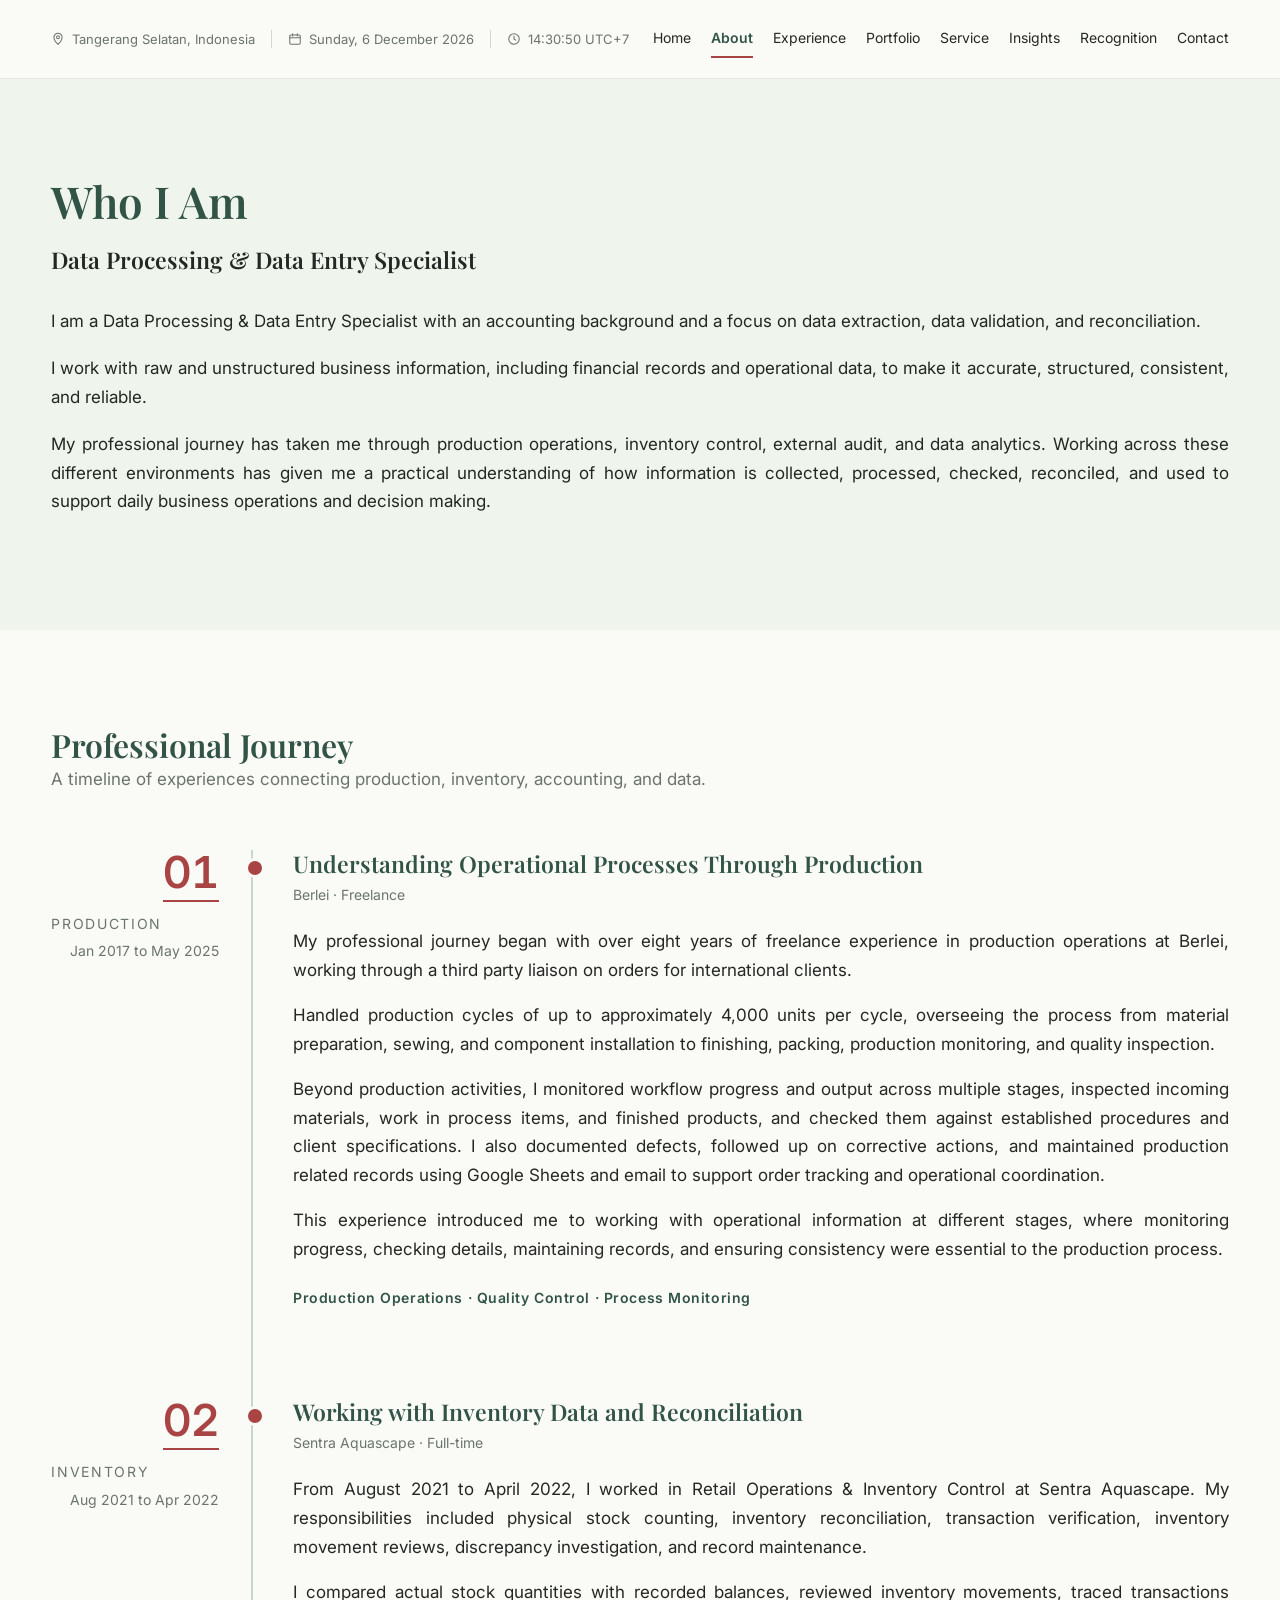
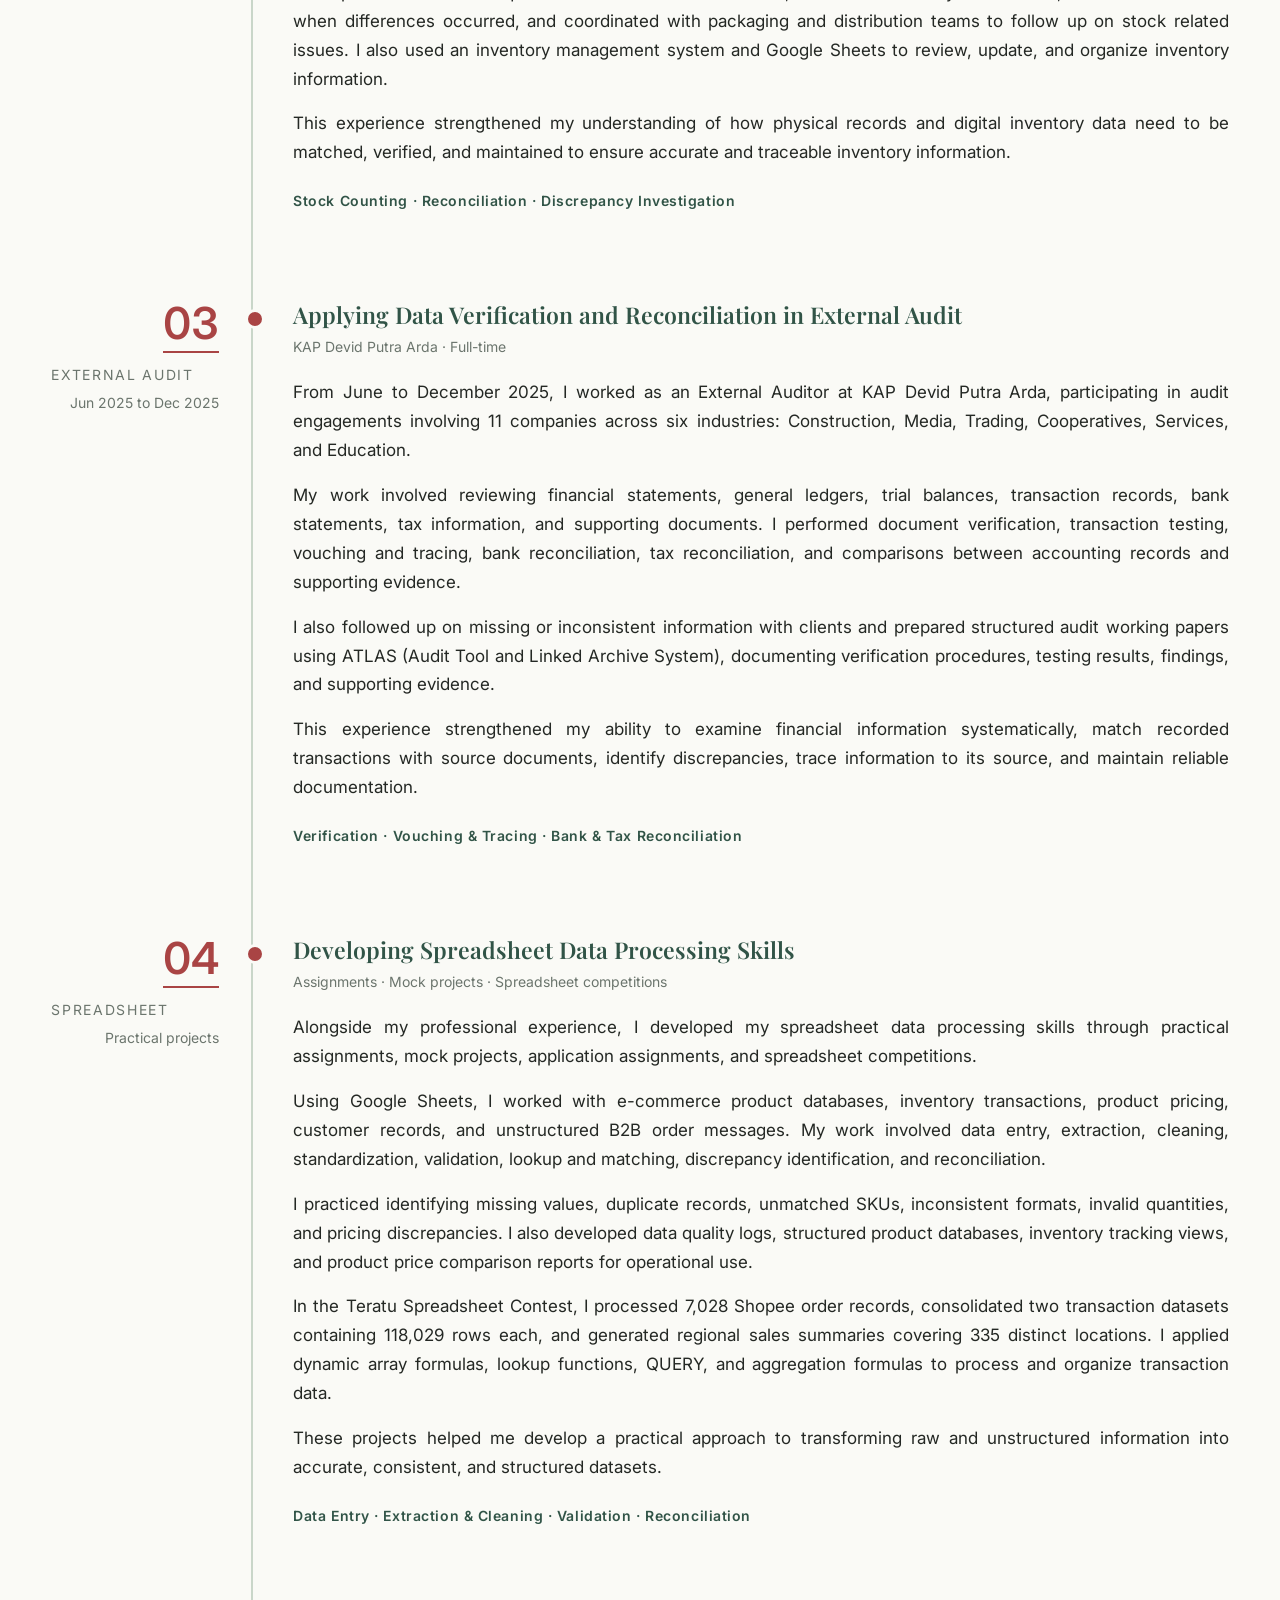
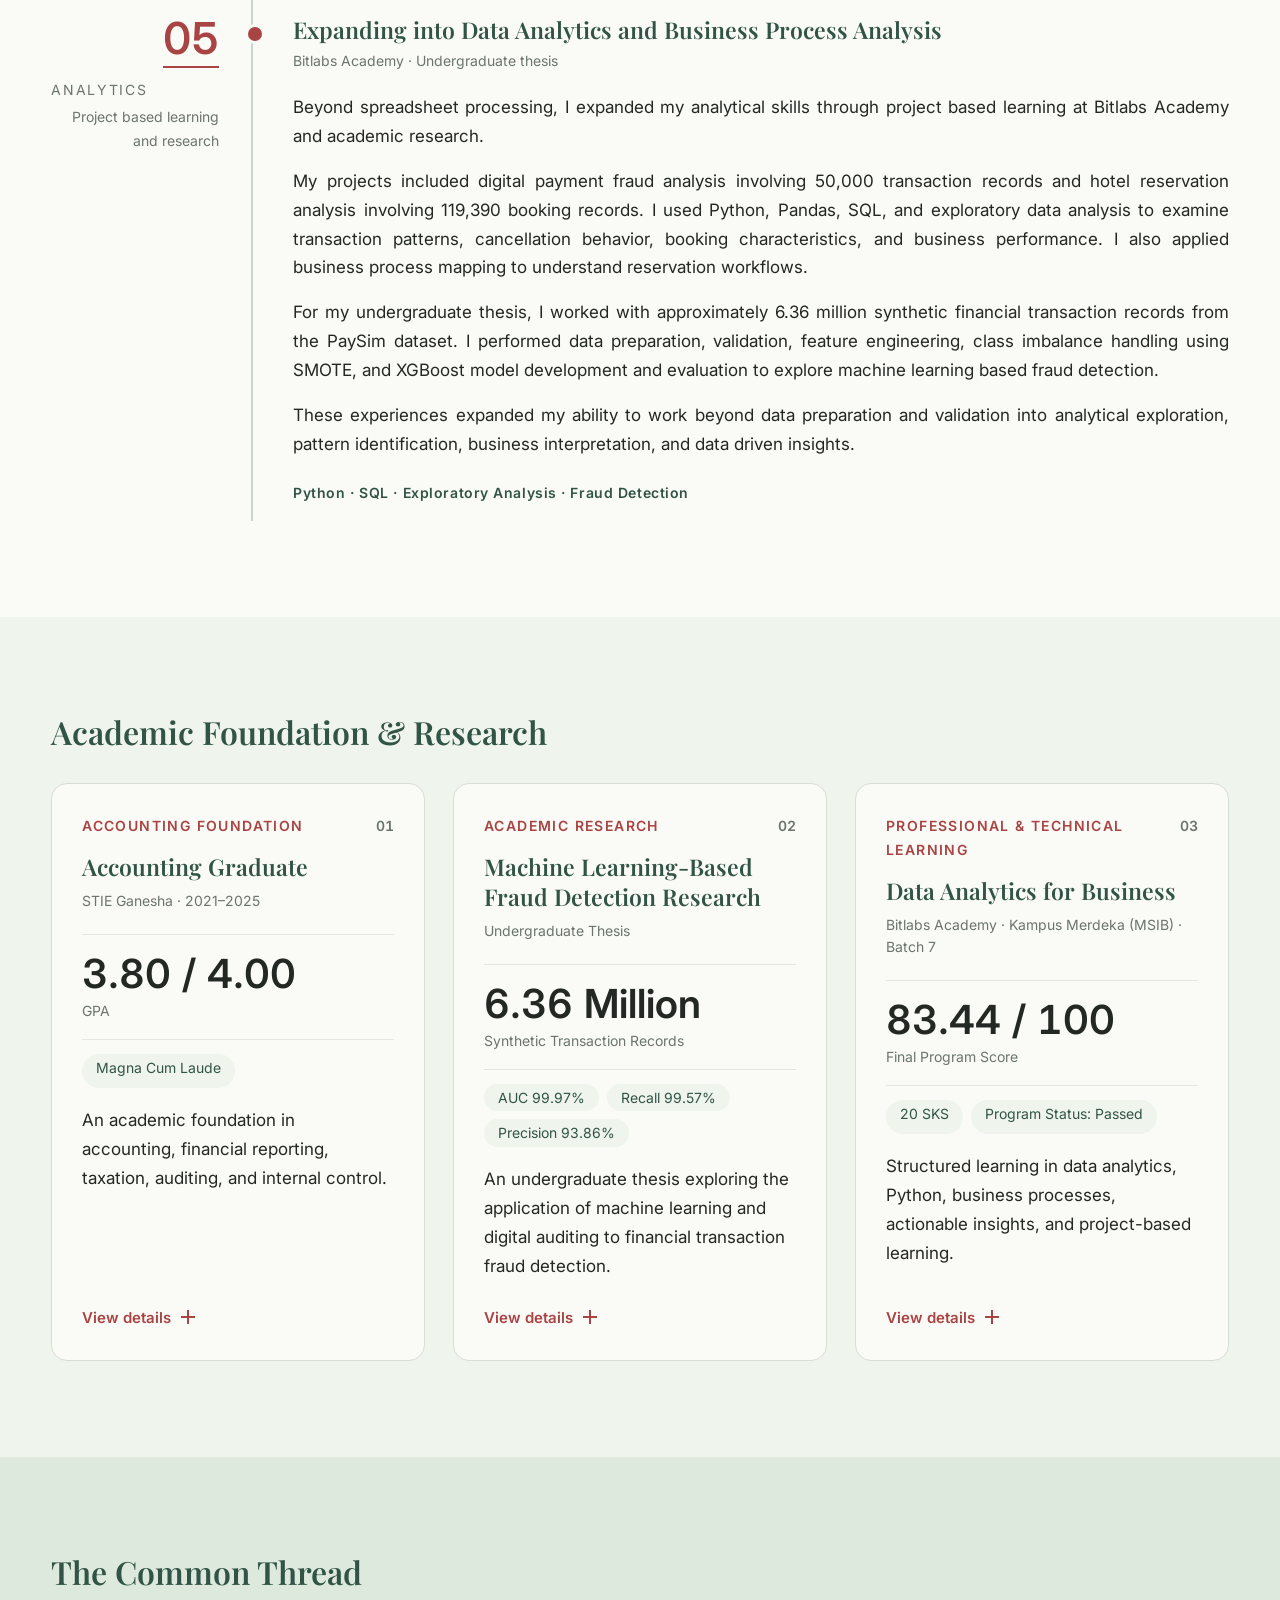
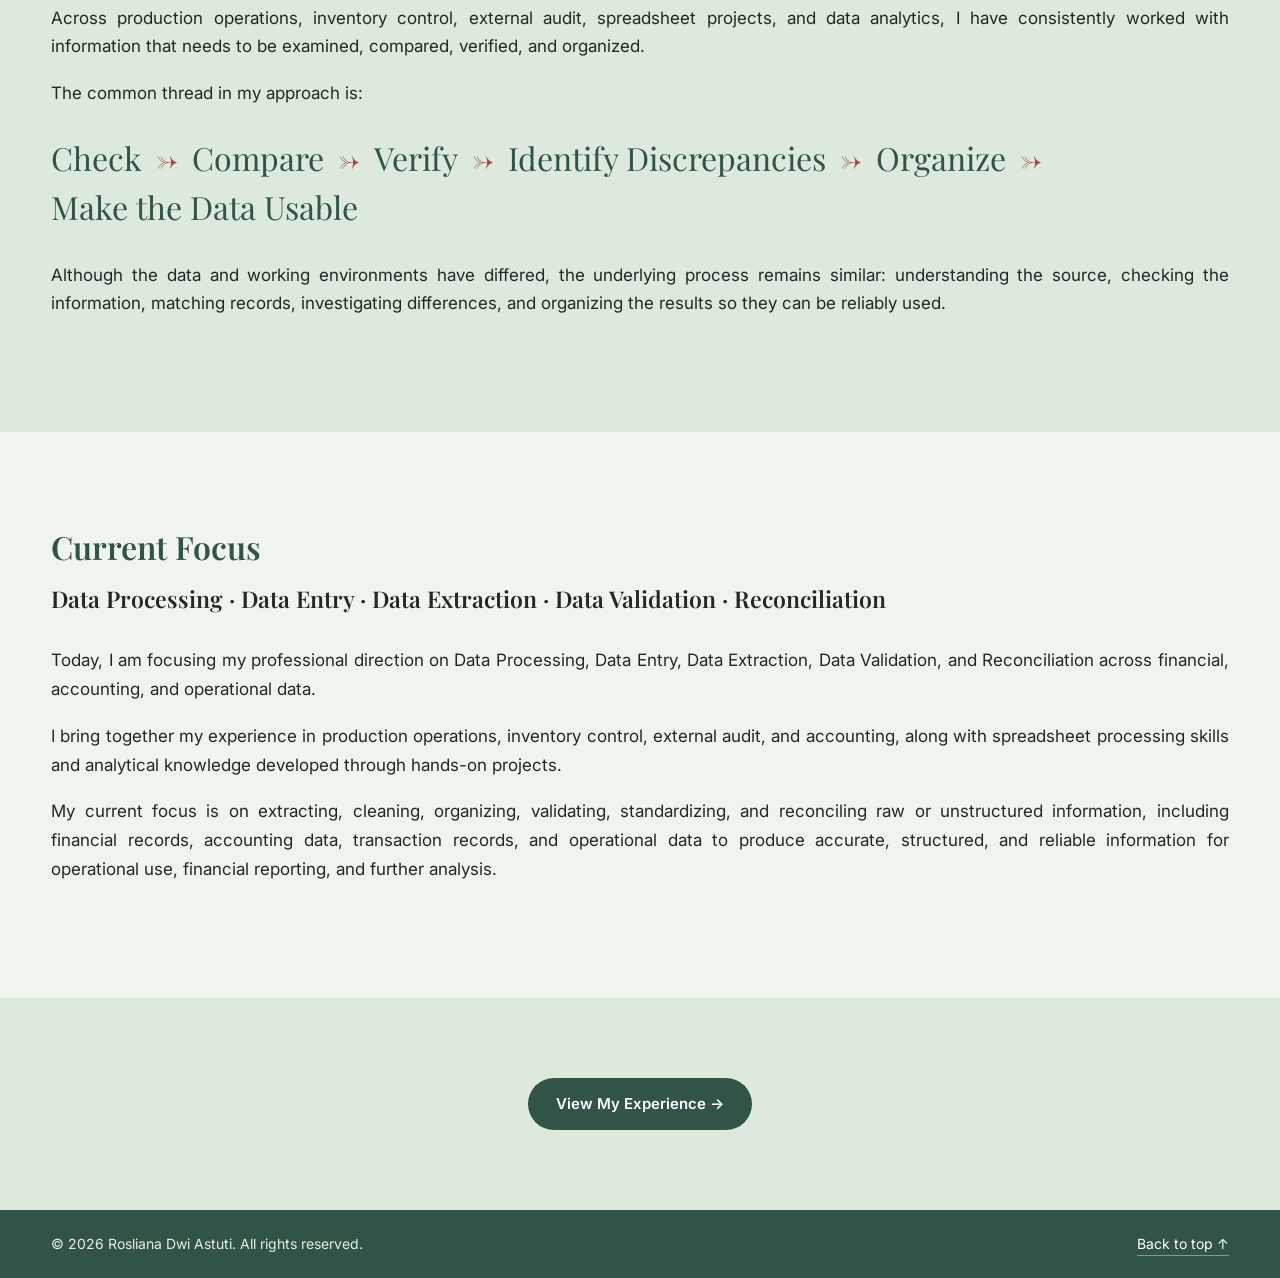
==== commit 28db0f6c: "Update about.html" ====
--- a/about.html
+++ b/about.html
@@ -20,7 +20,10 @@
 <article class="tl-item"><div class="tl-side"><span class="num">05</span><div class="kicker">Analytics</div><div class="tl-per">Project based learning and research</div></div>
 <div class="tl-main"><h3>Expanding into Data Analytics and Business Process Analysis</h3><p class="tl-org">Bitlabs Academy · Undergraduate thesis</p><p>Beyond spreadsheet processing, I expanded my analytical skills through project based learning at Bitlabs Academy and academic research.</p><p>My projects included digital payment fraud analysis involving 50,000 transaction records and hotel reservation analysis involving 119,390 booking records. I used Python, Pandas, SQL, and exploratory data analysis to examine transaction patterns, cancellation behavior, booking characteristics, and business performance. I also applied business process mapping to understand reservation workflows.</p><p>For my undergraduate thesis, I worked with approximately 6.36 million synthetic financial transaction records from the PaySim dataset. I performed data preparation, validation, feature engineering, class imbalance handling using SMOTE, and XGBoost model development and evaluation to explore machine learning based fraud detection.</p><p>These experiences expanded my ability to work beyond data preparation and validation into analytical exploration, pattern identification, business interpretation, and data driven insights.</p><p class="tl-tags">Python · SQL · Exploratory Analysis · Fraud Detection</p></div></article>
 </div></div></section>
+<section class="panel s-mint" id="academic"><div class="wrap"><h2>Academic Foundation &amp; Research</h2><div class="acards"><button type="button" class="acard" data-open="m-accounting" aria-haspopup="dialog"><span class="ac-top"><span class="ac-cat">Accounting Foundation</span><span class="ac-n">01</span></span><span class="ac-title">Accounting Graduate</span><span class="ac-inst">STIE Ganesha · 2021–2025</span><span class="ac-hl"><span class="ac-big">3.80 / 4.00</span><span class="ac-lab">GPA</span></span><span class="ac-ex"><span>Magna Cum Laude</span></span><span class="ac-desc">An academic foundation in accounting, financial reporting, taxation, auditing, and internal control.</span><span class="ac-more">View details <span class="ac-plus" aria-hidden="true"></span></span></button><button type="button" class="acard" data-open="m-research" aria-haspopup="dialog"><span class="ac-top"><span class="ac-cat">Academic Research</span><span class="ac-n">02</span></span><span class="ac-title">Machine Learning-Based Fraud Detection Research</span><span class="ac-inst">Undergraduate Thesis</span><span class="ac-hl"><span class="ac-big">6.36 Million</span><span class="ac-lab">Synthetic Transaction Records</span></span><span class="ac-ex"><span>AUC 99.97%</span><span>Recall 99.57%</span><span>Precision 93.86%</span></span><span class="ac-desc">An undergraduate thesis exploring the application of machine learning and digital auditing to financial transaction fraud detection.</span><span class="ac-more">View details <span class="ac-plus" aria-hidden="true"></span></span></button><button type="button" class="acard" data-open="m-program" aria-haspopup="dialog"><span class="ac-top"><span class="ac-cat">Professional &amp; Technical Learning</span><span class="ac-n">03</span></span><span class="ac-title">Data Analytics for Business</span><span class="ac-inst">Bitlabs Academy · Kampus Merdeka (MSIB) · Batch 7</span><span class="ac-hl"><span class="ac-big">83.44 / 100</span><span class="ac-lab">Final Program Score</span></span><span class="ac-ex"><span>20 SKS</span><span>Program Status: Passed</span></span><span class="ac-desc">Structured learning in data analytics, Python, business processes, actionable insights, and project-based learning.</span><span class="ac-more">View details <span class="ac-plus" aria-hidden="true"></span></span></button></div></div></section>
 <section class="panel s-sage"><div class="wrap prose"><h2>The Common Thread</h2><p>Across production operations, inventory control, external audit, spreadsheet projects, and data analytics, I have consistently worked with information that needs to be examined, compared, verified, and organized.</p><p>The common thread in my approach is:</p><p class="flow"><span>Check</span><span>Compare</span><span>Verify</span><span>Identify Discrepancies</span><span>Organize</span><span>Make the Data Usable</span></p><p>Although the data and working environments have differed, the underlying process remains similar: understanding the source, checking the information, matching records, investigating differences, and organizing the results so they can be reliably used.</p></div></section>
 <section class="panel s-mint"><div class="wrap prose"><h2>Current Focus</h2><p class="role-line">Data Processing · Data Entry · Data Extraction · Data Validation · Reconciliation</p><p>Today, I am focusing my professional direction on Data Processing, Data Entry, Data Extraction, Data Validation, and Reconciliation across financial, accounting, and operational data.</p><p>I bring together my experience in production operations, inventory control, external audit, and accounting, along with spreadsheet processing skills and analytical knowledge developed through hands-on projects.</p><p>My current focus is on extracting, cleaning, organizing, validating, standardizing, and reconciling raw or unstructured information, including financial records, accounting data, transaction records, and operational data to produce accurate, structured, and reliable information for operational use, financial reporting, and further analysis.</p></div></section>
+<div class="amodal" id="m-accounting" role="dialog" aria-modal="true" aria-labelledby="m-accounting-t" hidden><div class="amodal-bg" data-close></div><div class="amodal-panel" tabindex="-1"><div class="am-head"><span class="am-label">Accounting Foundation</span><button type="button" class="am-x" data-close aria-label="Close details">Close <span aria-hidden="true">×</span></button></div><div class="am-body"><h3 id="m-accounting-t">Accounting Graduate</h3><p class="am-sub">STIE Ganesha · 2021–2025</p><ul class="am-facts"><li>GPA 3.80 / 4.00</li><li>Magna Cum Laude</li></ul><div class="am-text"><p>Bachelor's degree in Accounting with a cumulative GPA of 3.80/4.00, graduating Magna Cum Laude.</p><p>My academic background provided a foundation in accounting, financial reporting, taxation, auditing, and internal control. Over time, my interest expanded toward data analytics and financial technology, particularly in understanding how data driven methods can support financial analysis and fraud detection.</p><h4 class="dh">Relevant Academic Coursework</h4><p>My coursework covered financial accounting, reporting, taxation, auditing, and technology related accounting processes.</p><h5 class="ds">Accounting &amp; Financial Reporting</h5><div class="tw"><table class="dt"><thead><tr><th scope="col">Course</th><th scope="col">Grade</th></tr></thead><tbody><tr><td>Accounting Information System</td><td>A</td></tr><tr><td>Intermediate Financial Accounting</td><td>B</td></tr><tr><td>Advanced Financial Accounting</td><td>A</td></tr><tr><td>Financial Statement Analysis</td><td>A</td></tr><tr><td>Cost Accounting</td><td>A</td></tr><tr><td>Taxation</td><td>A</td></tr><tr><td>Management Accounting</td><td>B</td></tr><tr><td>Accounting Theory</td><td>A</td></tr><tr><td>Public Sector Accounting</td><td>A</td></tr></tbody></table></div><h5 class="ds">Auditing &amp; Internal Control</h5><div class="tw"><table class="dt"><thead><tr><th scope="col">Course</th><th scope="col">Grade</th></tr></thead><tbody><tr><td>Internal Auditing</td><td>A</td></tr><tr><td>Computer Based Auditing</td><td>A</td></tr><tr><td>Forensic Accounting and Investigative Audit</td><td>A</td></tr><tr><td>Accounting Examination</td><td>A</td></tr><tr><td>Quality Management Audit</td><td>A</td></tr><tr><td>Management Control System</td><td>B</td></tr></tbody></table></div><p>These subjects developed an understanding of financial records, accounting procedures, transaction verification, internal controls, audit processes, and financial analysis.</p></div></div></div></div><div class="amodal" id="m-research" role="dialog" aria-modal="true" aria-labelledby="m-research-t" hidden><div class="amodal-bg" data-close></div><div class="amodal-panel" tabindex="-1"><div class="am-head"><span class="am-label">Academic Research</span><button type="button" class="am-x" data-close aria-label="Close details">Close <span aria-hidden="true">×</span></button></div><div class="am-body"><h3 id="m-research-t">Machine Learning-Based Fraud Detection Research</h3><p class="am-sub">Machine Learning Based Fraud Detection in Digital Financial Transactions · Undergraduate Thesis</p><ul class="am-facts"><li>6.36 Million Synthetic Transaction Records</li><li>AUC 99.97%</li><li>Recall 99.57%</li><li>Precision 93.86%</li></ul><div class="am-text"><h4 class="dh">Research Background</h4><p>My interest in financial data analytics eventually led me to explore machine learning as the subject of my undergraduate thesis.</p><p>Although my academic background was in Accounting rather than Computer Science, I chose to combine financial transaction analysis with machine learning to explore a more technology driven approach to fraud detection.</p><p>This required independent learning beyond my formal accounting curriculum. I studied machine learning concepts, reviewed relevant research literature, compared methodological approaches, and explored techniques suitable for financial fraud detection.</p><p>Based on this learning process, I selected XGBoost as the classification algorithm and incorporated SMOTE (Synthetic Minority Over sampling Technique) to address the imbalance between legitimate and fraudulent transaction classes.</p><p>The research involved data preparation, feature engineering, model development, and performance evaluation using approximately 6.36 million synthetic financial transaction records.</p><h4 class="dh">Research Objectives</h4><ul class="det"><li>Examine transaction characteristics and identify patterns associated with potentially fraudulent activities.</li><li>Evaluate the limitations of an existing rule based fraud detection indicator.</li><li>Prepare and transform large scale transaction data for machine learning analysis.</li><li>Develop an XGBoost classification model to distinguish normal and fraudulent transactions.</li><li>Address class imbalance using the Synthetic Minority Over sampling Technique (SMOTE).</li><li>Evaluate model performance through AUC, precision, recall, confusion matrix, and processing time.</li><li>Assess the potential application of machine learning as an analytical tool to support digital audit procedures.</li></ul><h4 class="dh">Dataset Background - PaySim</h4><p>The research used PaySim, a synthetic mobile money transaction dataset developed by Edgar Alonso Lopez Rojas and collaborators.</p><p>PaySim was designed to simulate mobile money transactions using an approach informed by real financial transaction data. Its development addressed a major research limitation: the restricted availability of genuine financial transaction records because of privacy and confidentiality concerns.</p><p>The simulator's research foundation was presented at the 28th European Modeling and Simulation Symposium (EMSS) in 2016.</p><p>The public dataset was generated using a simulation approach informed by aggregated transaction data from a real mobile money service. It reproduces transaction characteristics and simulated fraudulent behavior while avoiding the direct disclosure of confidential customer transaction records.</p><p>This made PaySim a suitable research resource for exploring and evaluating fraud detection methods in a simulated financial environment.</p><p>Research Data Disclosure: This study used the PaySim synthetic financial transaction dataset. The data represents simulated mobile money transactions based on observed characteristics of real world financial operations; it does not contain actual customer or company transaction records.</p><h4 class="dh">Research Methodology</h4><p>The research process involved the following stages:</p><ul class="det"><li>Data Understanding &amp; Preparation - examining transaction structures, data characteristics, and variables relevant to fraud detection.</li><li>Feature Engineering - preparing and transforming relevant transaction attributes for model development.</li><li>Class Imbalance Handling - applying SMOTE to address the imbalance between legitimate and fraudulent transactions in the training data.</li><li>Model Development - developing an XGBoost classification model.</li><li>Model Evaluation - assessing model performance using AUC, recall, precision, and processing time.</li></ul><h4 class="dh">Research Results</h4><div class="tw"><table class="dt"><thead><tr><th scope="col">Evaluation Metric</th><th scope="col">Result</th></tr></thead><tbody><tr><td>Processing Time per 1 Million Test Records</td><td>121.72 seconds</td></tr><tr><td>AUC Score</td><td>99.97%</td></tr><tr><td>Recall</td><td>99.57%</td></tr><tr><td>Precision</td><td>93.86%</td></tr></tbody></table></div><p>The results represent the model's performance within the research dataset and evaluation setup. They demonstrate the potential of combining financial transaction analysis with machine learning techniques in a controlled fraud detection research environment.</p><h4 class="dh">Research Perspective</h4><p>This academic journey reflects my growing interest in connecting accounting knowledge, financial transaction analysis, and data technology.</p><p>Starting from accounting studies, continuing through practical data analytics projects, and eventually exploring machine learning independently, I developed an appreciation for learning across disciplines and approaching unfamiliar problems through structured research.</p><p>Rather than limiting financial analysis to conventional accounting procedures, I became interested in exploring how data processing, analytical methods, and technology can provide additional perspectives on financial information and potential risks.</p></div></div></div></div><div class="amodal" id="m-program" role="dialog" aria-modal="true" aria-labelledby="m-program-t" hidden><div class="amodal-bg" data-close></div><div class="amodal-panel" tabindex="-1"><div class="am-head"><span class="am-label">Professional &amp; Technical Learning</span><button type="button" class="am-x" data-close aria-label="Close details">Close <span aria-hidden="true">×</span></button></div><div class="am-body"><h3 id="m-program-t">Data Analytics for Business</h3><p class="am-sub">Bitlabs Academy · Kampus Merdeka (MSIB) · Batch 7 · 2024</p><ul class="am-facts"><li>83.44 / 100</li><li>20 SKS</li><li>Program Status: Passed</li></ul><div class="am-text"><h4 class="dh">Independent Study Program</h4><p>Participated in the Data Analytics for Business Independent Study Program organized through the Indonesian government's Kampus Merdeka initiative. The program combined structured learning, technical assignments, assessments, and project based learning to develop practical data analytics capabilities.</p><h4 class="dh">Learning Modules</h4><ul class="det"><li>Data Analytic for Fundamentals</li><li>Python for Data Analytics</li><li>Business Process and Innovation Fundamental</li><li>Transforming Data into Actionable Insights</li><li>Professional Skills Mastery Modules for Career Readiness</li></ul><h4 class="dh">Program Assessment</h4><div class="tw"><table class="dt"><thead><tr><th scope="col">Assessment Component</th><th scope="col">Score</th></tr></thead><tbody><tr><td>Hands-on Assignments</td><td>93–99</td></tr><tr><td>Weekly Check-ins</td><td>93–98</td></tr><tr><td>Midterm</td><td>84</td></tr><tr><td>Project-Based Learning</td><td>74.90</td></tr></tbody></table></div><p>Final Program Score: 83.44 / 100</p><p>Program Completion: Passed · 20 Credits (SKS)</p><h4 class="dh">Project Based Learning</h4><h5 class="ds">Digital Payment Fraud Analysis &amp; Risk Insights</h5><p>Served as a Team Leader in a project involving approximately 50,000 digital payment transaction records and supporting datasets.</p><p>The project focused on analyzing digital payment risks, identifying suspicious buyer seller relationships, examining transaction frequency and promotion usage, and developing SQL based monitoring structures to support fraud investigation.</p><p>Alongside team coordination and task management, I was directly responsible for analytical and technical work, including data preparation, exploratory analysis, feature engineering, SQL fraud monitoring, cohort analysis, and campaign related investigations.</p><p>The project provided an opportunity to apply data analytics concepts and technical methods to a business oriented financial transaction case study.</p><p>Starting from accounting studies, continuing through practical data analytics projects, and eventually exploring machine learning independently, I developed an appreciation for learning across disciplines and approaching unfamiliar problems through structured research.</p></div></div></div></div>
 </main>
-<script src="main.js"></script></body></html>
+<script src="main.js"></script>
+<script src="academic.js"></script></body></html>
--- a/style.css
+++ b/style.css
@@ -1,4 +1,4 @@
-:root{--nav-h:88px;--fs-title:clamp(32px,3.6vw,44px);--fs-section:clamp(28px,2.5vw,32px);--fs-sub:clamp(20px,1.8vw,24px);--fs-body:17px;--fs-label:14px;--fs-nav:15px;--fs-stat:clamp(30px,3.2vw,40px);--sage:#DCE9DC;--mint:#EFF4EC;--off:#FAFAF6;--ink:#242824;--red:#A94444;--green:#315447;--muted:#6b756d;--r:16px}
+:root{--nav-h:78px;--fs-title:clamp(32px,3.6vw,44px);--fs-section:clamp(28px,2.5vw,32px);--fs-sub:clamp(20px,1.8vw,24px);--fs-body:17px;--fs-label:14px;--fs-nav:15px;--fs-stat:clamp(30px,3.2vw,40px);--sage:#DCE9DC;--mint:#EFF4EC;--off:#FAFAF6;--ink:#242824;--red:#A94444;--green:#315447;--muted:#6b756d;--r:16px}
 *{box-sizing:border-box;margin:0;padding:0}
 html{scroll-behavior:smooth}
 body{background:var(--off);color:var(--ink);font:var(--fs-body)/1.7 Inter,system-ui,-apple-system,"Segoe UI",sans-serif}
@@ -277,7 +277,7 @@
 .num,.snum,.stat b,.mnum,.wn,.cn,.sn,.wnum,.big b,.clist .n,.xnums b{font-family:Inter,system-ui,-apple-system,"Segoe UI",sans-serif!important;font-variant-numeric:lining-nums tabular-nums;font-feature-settings:"lnum" 1,"tnum" 1;font-weight:600;letter-spacing:0}
 .stat b.stat-t{font-family:"Playfair Display",Georgia,serif!important;font-variant-numeric:lining-nums;font-feature-settings:"lnum" 1}
 .brand-t{font-family:"Playfair Display",Georgia,serif}
-@media(max-width:860px){:root{--nav-h:76px}.brand img{width:56px;height:56px}}
+@media(max-width:860px){:root{--nav-h:72px}}
 /* Home hero */
 .hero-grid{display:grid;grid-template-columns:minmax(0,1.3fr) minmax(0,.7fr);gap:clamp(32px,5vw,80px);align-items:center}
 .blossom{margin:0;display:flex;flex-direction:column;align-items:center;gap:10px}
@@ -316,3 +316,97 @@
 /* Recognition rows without links */
 .rrow{padding:16px 0}
 .rgroup{margin:0 0 22px}
+
+/* Header info, hero logo, project details */
+.hdr-info{display:flex;flex-direction:column;gap:2px;font-size:13px;line-height:1.4;color:var(--muted);min-width:0}
+.hdr-info .hi{display:flex;align-items:center;gap:7px}
+.hdr-info svg{width:13px;height:13px;flex:0 0 13px;stroke:var(--muted);fill:none;stroke-width:1.8;stroke-linecap:round;stroke-linejoin:round}
+@media(max-width:860px){.hdr-info{font-size:12px}}
+.hero .hero-text:before{content:"";display:block;width:56px;height:3px;background:var(--red);margin-bottom:28px}
+.hero .hero-text h1:before{display:none}
+.hero-head{display:flex;align-items:center;gap:clamp(16px,2.4vw,28px)}
+.hero-logo{width:clamp(76px,9vw,116px);height:auto;aspect-ratio:1/1;object-fit:contain;flex:0 0 auto;display:block}
+.plist{margin-top:8px}
+.pchips{margin:8px 0 28px}
+.plist>.xacc{margin-bottom:24px}
+.s-sage .xacc,.s-sage .coll{background:#fff}
+.coll .xacc{background:var(--off);margin-bottom:18px}
+.coll>.cdesc{margin-bottom:12px}
+.dss{font-family:Inter,system-ui,sans-serif;font-size:17px;font-weight:600;color:var(--green);margin:18px 0 8px}
+.dsss{font-weight:600;margin:14px 0 6px!important;color:var(--ink)}
+.acc-i p.arrow{color:var(--green);font-weight:600;text-align:left}
+.acc-i p strong{color:var(--ink)}
+.tw{margin:8px 0 22px;overflow-x:auto}
+.dt{width:100%;border-collapse:collapse;font-size:var(--fs-label);line-height:1.5}
+.dt th,.dt td{padding:10px 14px;text-align:left;border-bottom:1px solid #e3e7e0;vertical-align:top}
+.dt th{font-weight:600;color:var(--green);border-bottom:2px solid var(--green);background:var(--mint)}
+.dt td:not(:first-child){font-variant-numeric:lining-nums tabular-nums}
+.xacc .acc-i>.det,.xacc .acc-i>.tw{max-width:100%}
+.xsum .xdesc{margin-bottom:14px}
+
+/* Final: hero logo on the right, horizontal header info */
+.hero-mark{margin:0;display:flex;justify-content:center;align-items:center;background:var(--mint);border:1px solid #d6dfd6;border-radius:var(--r);padding:clamp(20px,3vw,40px)}
+.hero-mark img{width:100%;max-width:420px;height:auto;aspect-ratio:1/1;object-fit:contain;display:block}
+nav.main{position:sticky}
+.hdr-info{flex-direction:row;flex-wrap:wrap;align-items:center;gap:4px 0;font-size:13px;line-height:1.4}
+.hdr-info .hi{display:inline-flex;align-items:center;gap:7px;padding:0 16px;border-left:1px solid #cfd8cf}
+.hdr-info .hi:first-child{padding-left:0;border-left:0}
+.hdr-info .hi:last-child{padding-right:0}
+.hdr-info svg{width:14px;height:14px;flex:0 0 14px}
+.links{gap:20px;font-size:14px}
+@media(max-width:1180px){
+ nav.main .wrap{height:auto;flex-wrap:wrap;padding-top:8px;padding-bottom:8px;row-gap:6px}
+ .hdr-info{flex:1 1 100%}
+ .links{flex:1 1 100%;gap:22px}
+ .links a{padding:4px 0}
+}
+@media(max-width:860px){
+ nav.main .wrap{flex-wrap:nowrap;align-items:center;min-height:64px;padding-top:6px;padding-bottom:6px}
+ .hdr-info{flex:1 1 auto;min-width:0;gap:2px 12px;font-size:12px}
+ .hdr-info .hi{padding:0;border-left:0}
+ .links{position:absolute;left:0;right:0;top:100%;flex:none;gap:0}
+ .hero-mark{max-width:360px;margin:0 auto}
+}
+
+/* Academic cards and modal */
+.acards{display:grid;grid-template-columns:repeat(3,minmax(0,1fr));gap:28px;margin-top:32px;align-items:stretch}
+.acard{display:flex;flex-direction:column;align-items:flex-start;gap:0;text-align:left;font:inherit;color:inherit;background:var(--off);border:1px solid #d6dfd6;border-radius:var(--r);padding:30px;cursor:pointer;transition:border-color .25s,transform .25s,box-shadow .25s}
+.acard:hover,.acard:focus-visible{border-color:var(--green);transform:translateY(-3px);box-shadow:0 10px 28px rgba(36,40,36,.08)}
+.acard:focus-visible{outline:2px solid var(--green);outline-offset:3px}
+.ac-top{display:flex;justify-content:space-between;align-items:baseline;width:100%;margin-bottom:14px}
+.ac-cat{font-size:var(--fs-label);font-weight:600;letter-spacing:.1em;text-transform:uppercase;color:var(--red)}
+.ac-n{font-family:Inter,system-ui,sans-serif;font-variant-numeric:lining-nums tabular-nums;font-weight:600;color:var(--muted);font-size:var(--fs-label)}
+.ac-title{font-family:"Playfair Display",Georgia,serif;font-size:var(--fs-sub);font-weight:600;line-height:1.3;color:var(--green);margin-bottom:8px;display:block}
+.ac-inst{font-size:var(--fs-label);color:var(--muted);line-height:1.6;margin-bottom:22px;display:block}
+.ac-hl{display:flex;flex-direction:column;gap:2px;padding:16px 0;border-top:1px solid #e3e7e0;border-bottom:1px solid #e3e7e0;width:100%;margin-bottom:14px}
+.ac-big{font-family:Inter,system-ui,sans-serif;font-variant-numeric:lining-nums tabular-nums;font-feature-settings:"lnum" 1,"tnum" 1;font-weight:600;font-size:var(--fs-stat);line-height:1.15;color:var(--ink)}
+.ac-lab{font-size:var(--fs-label);color:var(--muted)}
+.ac-ex{display:flex;flex-wrap:wrap;gap:8px;margin-bottom:18px;min-height:34px}
+.ac-ex span{font-size:var(--fs-label);color:var(--green);background:var(--mint);border-radius:999px;padding:4px 14px;line-height:1.4}
+.ac-desc{display:block;margin-bottom:24px;text-align:left}
+.ac-more{margin-top:auto;display:inline-flex;align-items:center;gap:10px;font-weight:600;font-size:var(--fs-nav);color:var(--red)}
+.ac-plus{position:relative;width:14px;height:14px;display:inline-block}
+.ac-plus:before,.ac-plus:after{content:"";position:absolute;background:var(--red);left:0;top:6px;width:14px;height:2px}
+.ac-plus:after{transform:rotate(90deg)}
+.amodal{position:fixed;inset:0;z-index:100;display:flex;align-items:center;justify-content:center;padding:24px}
+.amodal-bg{position:absolute;inset:0;background:rgba(36,40,36,.55);opacity:0;transition:opacity .25s}
+.amodal.on .amodal-bg{opacity:1}
+.amodal-panel{position:relative;width:min(980px,100%);max-height:calc(100vh - 48px);overflow-y:auto;background:var(--off);border-radius:var(--r);box-shadow:0 20px 60px rgba(0,0,0,.25);opacity:0;transform:translateY(14px);transition:opacity .25s,transform .25s;outline:none}
+.amodal.on .amodal-panel{opacity:1;transform:none}
+.am-head{position:sticky;top:0;z-index:2;display:flex;justify-content:space-between;align-items:center;gap:16px;padding:18px 44px;background:var(--off);border-bottom:1px solid #e3e7e0}
+.am-label{font-size:var(--fs-label);font-weight:600;letter-spacing:.1em;text-transform:uppercase;color:var(--red)}
+.am-x{font:inherit;font-size:var(--fs-nav);cursor:pointer;background:transparent;border:1.5px solid var(--green);color:var(--green);border-radius:999px;padding:8px 18px;min-height:44px;transition:.2s}
+.am-x:hover{background:var(--green);color:#fff}
+.am-body{padding:28px 44px 44px}
+.am-body h3{font-size:var(--fs-section);margin-bottom:8px}
+.am-sub{color:var(--muted);font-size:var(--fs-label);line-height:1.6;margin-bottom:16px;text-align:left!important}
+.am-facts{list-style:none;display:flex;flex-wrap:wrap;gap:8px;margin:0 0 8px}
+.am-facts li{font-size:var(--fs-label);font-weight:600;color:var(--green);background:var(--mint);border-radius:999px;padding:5px 14px}
+.am-text{margin-top:8px}
+.am-text p{margin-bottom:16px;text-align:justify}
+.am-text .dh:first-child{margin-top:20px}
+html.am-lock,html.am-lock body{overflow:hidden}
+@media(max-width:1100px){.acards{grid-template-columns:repeat(2,minmax(0,1fr))}}
+@media(max-width:860px){.acards{grid-template-columns:1fr}.acard{padding:24px}.am-head{padding:14px 22px}.am-body{padding:22px 22px 36px}}
+@media(max-width:600px){.amodal{padding:0}.amodal-panel{width:100%;max-height:100vh;height:100vh;border-radius:0}.am-text p{text-align:left}}
+@media(prefers-reduced-motion:reduce){.acard,.amodal-bg,.amodal-panel{transition:none}}
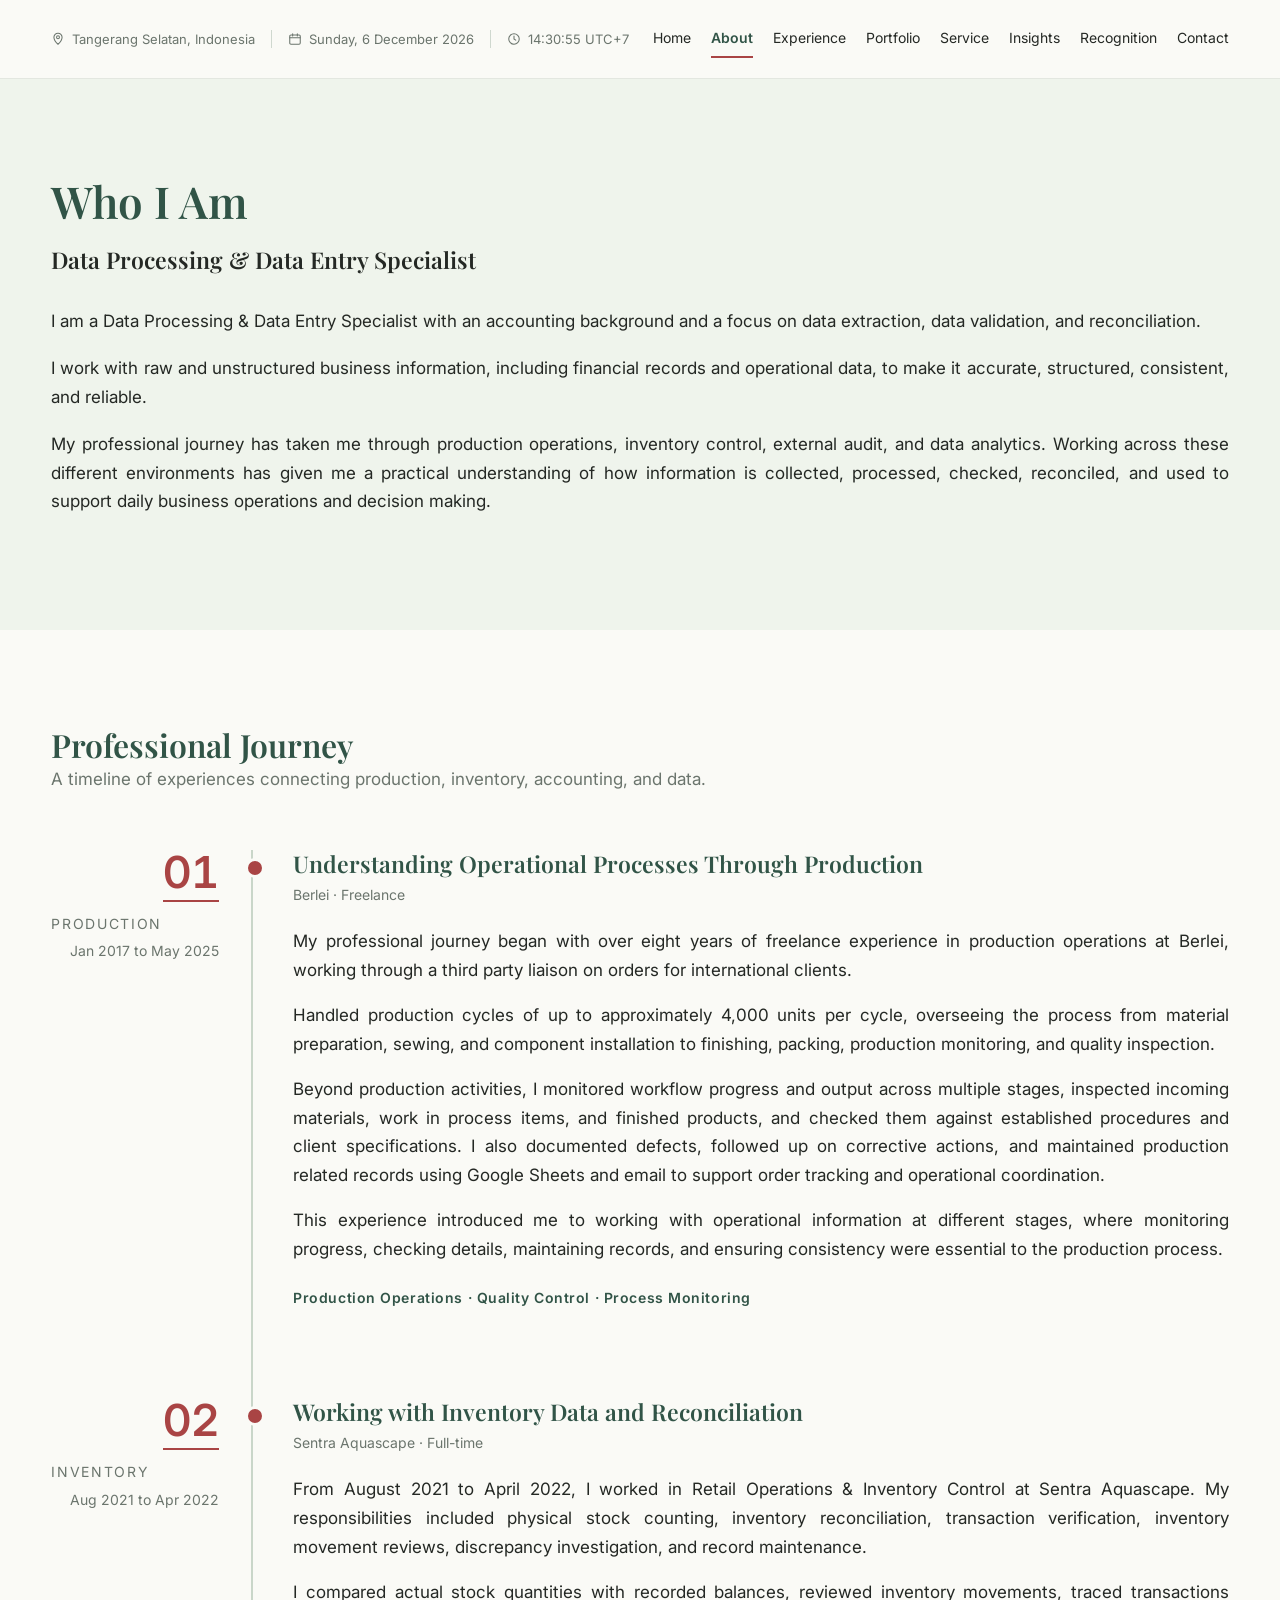
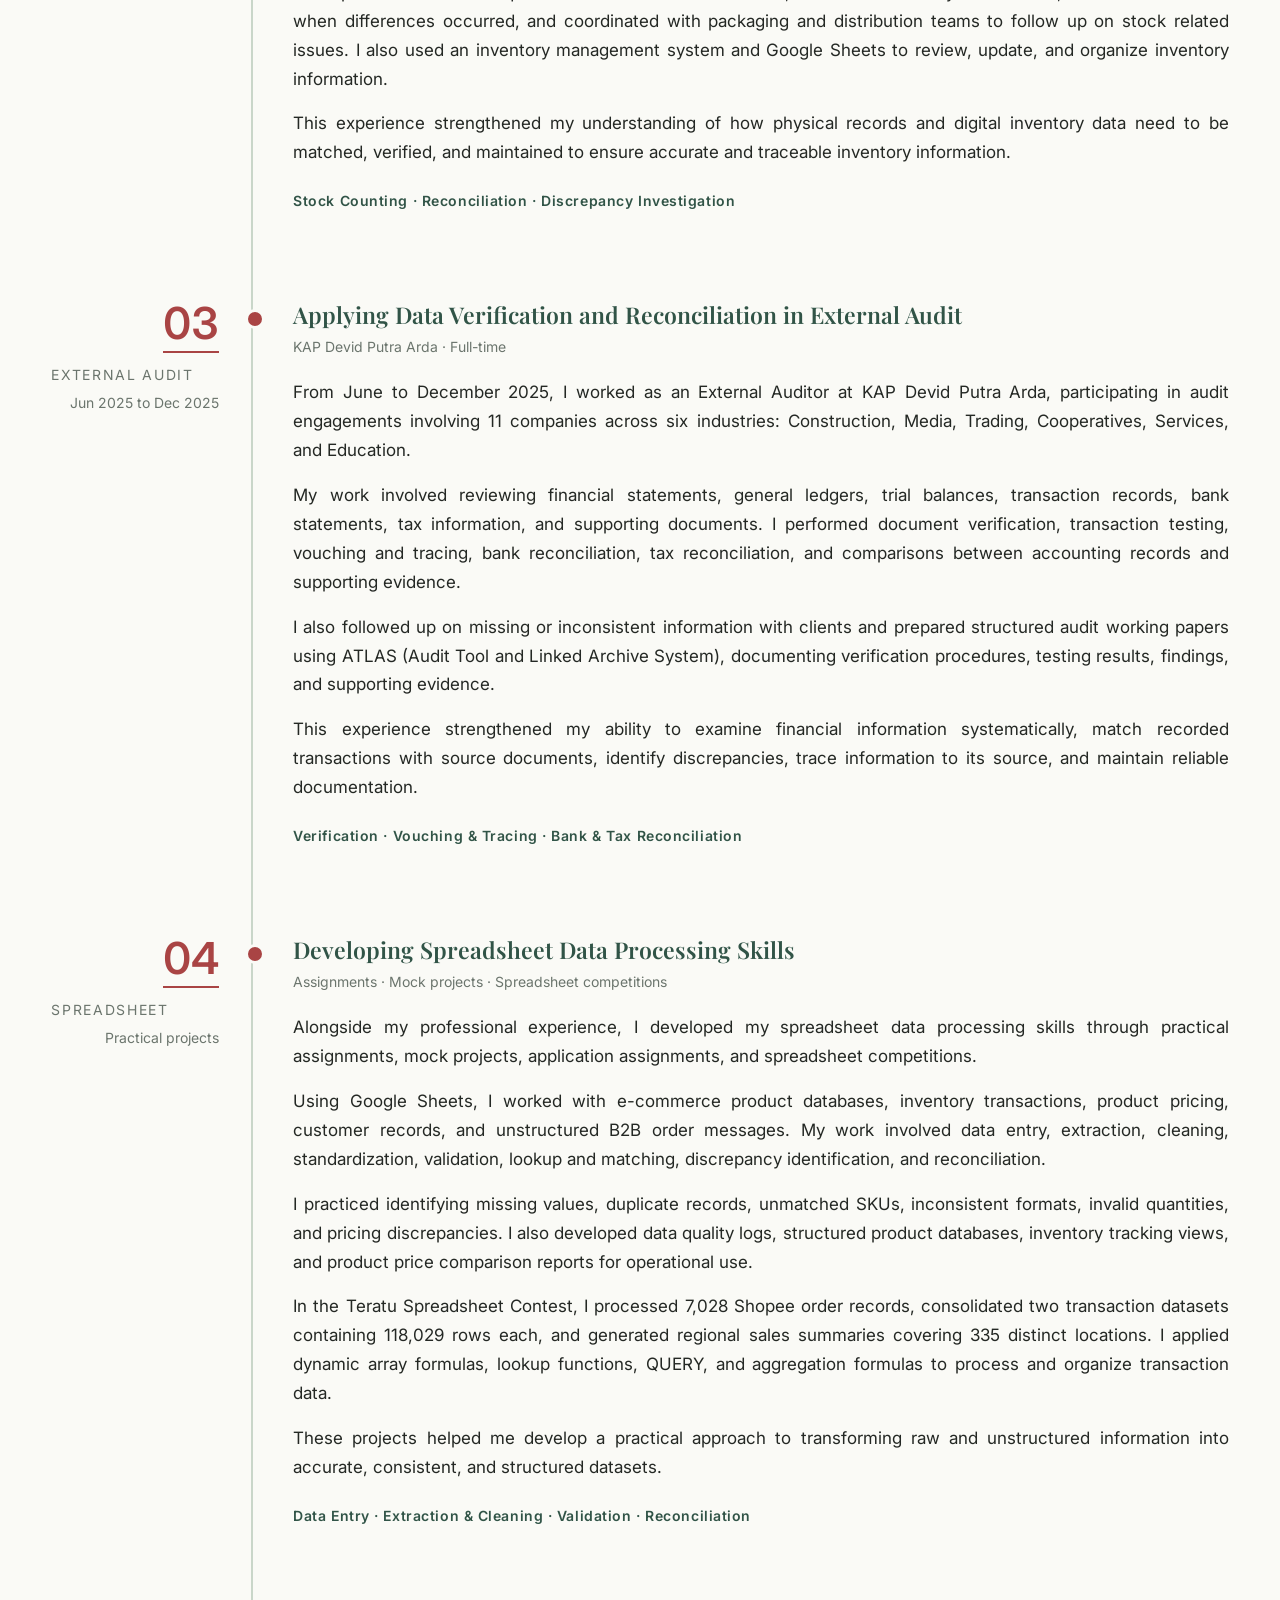
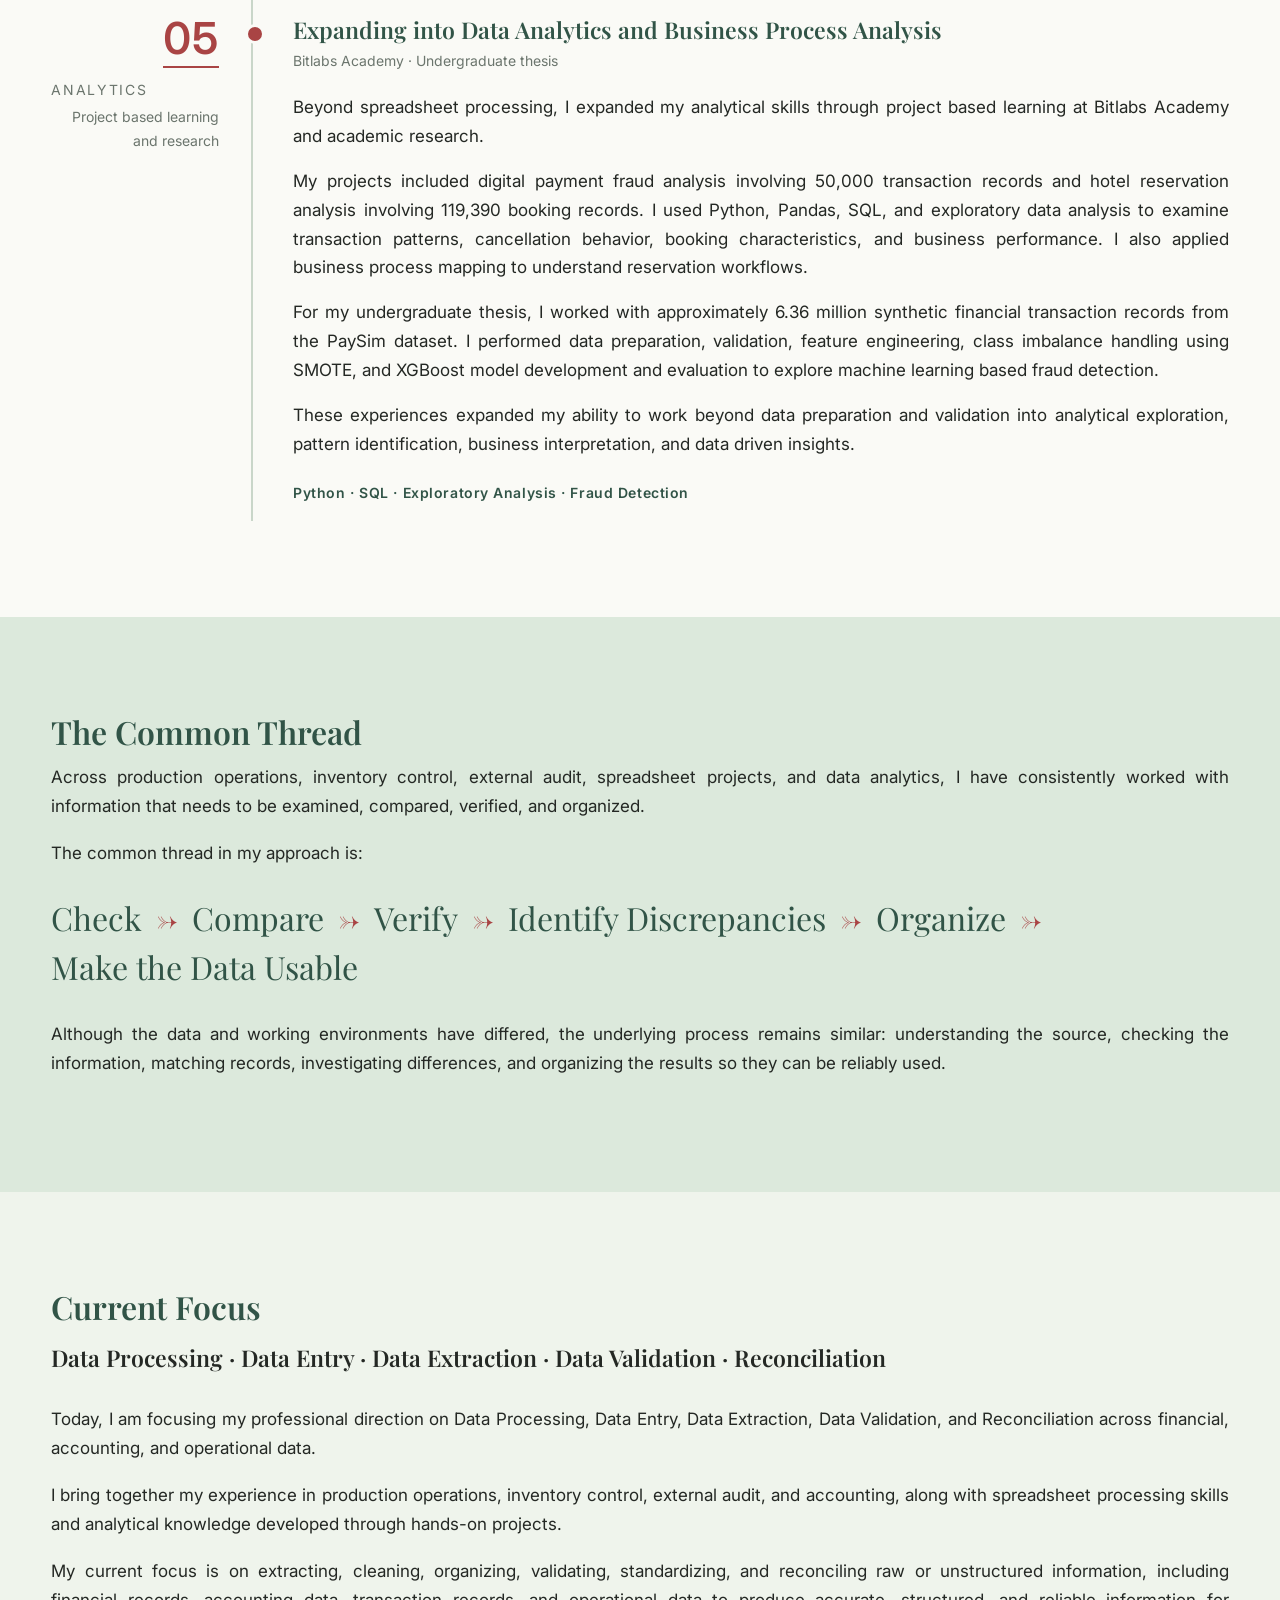
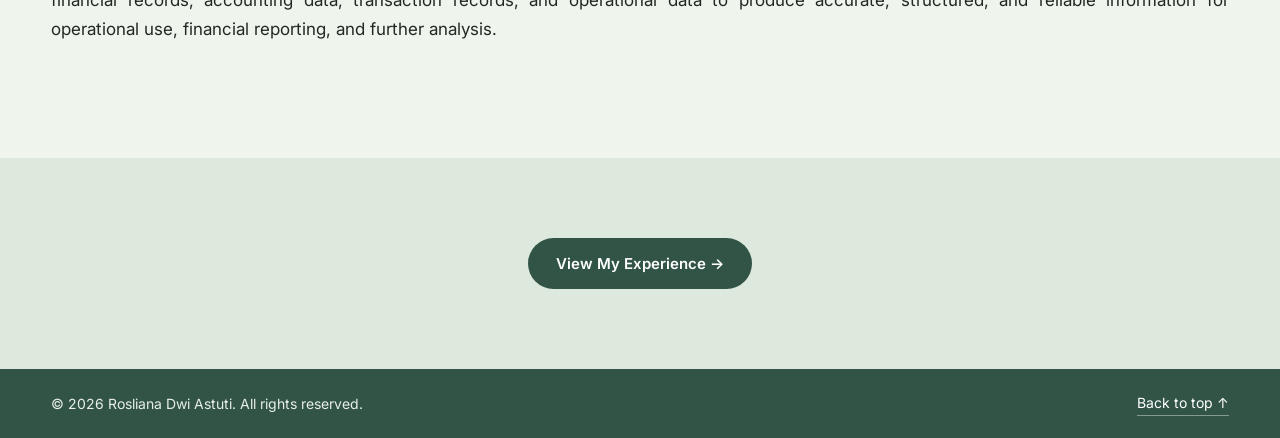
==== commit 030fed60: "Update about.html" ====
--- a/about.html
+++ b/about.html
@@ -20,10 +20,7 @@
 <article class="tl-item"><div class="tl-side"><span class="num">05</span><div class="kicker">Analytics</div><div class="tl-per">Project based learning and research</div></div>
 <div class="tl-main"><h3>Expanding into Data Analytics and Business Process Analysis</h3><p class="tl-org">Bitlabs Academy · Undergraduate thesis</p><p>Beyond spreadsheet processing, I expanded my analytical skills through project based learning at Bitlabs Academy and academic research.</p><p>My projects included digital payment fraud analysis involving 50,000 transaction records and hotel reservation analysis involving 119,390 booking records. I used Python, Pandas, SQL, and exploratory data analysis to examine transaction patterns, cancellation behavior, booking characteristics, and business performance. I also applied business process mapping to understand reservation workflows.</p><p>For my undergraduate thesis, I worked with approximately 6.36 million synthetic financial transaction records from the PaySim dataset. I performed data preparation, validation, feature engineering, class imbalance handling using SMOTE, and XGBoost model development and evaluation to explore machine learning based fraud detection.</p><p>These experiences expanded my ability to work beyond data preparation and validation into analytical exploration, pattern identification, business interpretation, and data driven insights.</p><p class="tl-tags">Python · SQL · Exploratory Analysis · Fraud Detection</p></div></article>
 </div></div></section>
-<section class="panel s-mint" id="academic"><div class="wrap"><h2>Academic Foundation &amp; Research</h2><div class="acards"><button type="button" class="acard" data-open="m-accounting" aria-haspopup="dialog"><span class="ac-top"><span class="ac-cat">Accounting Foundation</span><span class="ac-n">01</span></span><span class="ac-title">Accounting Graduate</span><span class="ac-inst">STIE Ganesha · 2021–2025</span><span class="ac-hl"><span class="ac-big">3.80 / 4.00</span><span class="ac-lab">GPA</span></span><span class="ac-ex"><span>Magna Cum Laude</span></span><span class="ac-desc">An academic foundation in accounting, financial reporting, taxation, auditing, and internal control.</span><span class="ac-more">View details <span class="ac-plus" aria-hidden="true"></span></span></button><button type="button" class="acard" data-open="m-research" aria-haspopup="dialog"><span class="ac-top"><span class="ac-cat">Academic Research</span><span class="ac-n">02</span></span><span class="ac-title">Machine Learning-Based Fraud Detection Research</span><span class="ac-inst">Undergraduate Thesis</span><span class="ac-hl"><span class="ac-big">6.36 Million</span><span class="ac-lab">Synthetic Transaction Records</span></span><span class="ac-ex"><span>AUC 99.97%</span><span>Recall 99.57%</span><span>Precision 93.86%</span></span><span class="ac-desc">An undergraduate thesis exploring the application of machine learning and digital auditing to financial transaction fraud detection.</span><span class="ac-more">View details <span class="ac-plus" aria-hidden="true"></span></span></button><button type="button" class="acard" data-open="m-program" aria-haspopup="dialog"><span class="ac-top"><span class="ac-cat">Professional &amp; Technical Learning</span><span class="ac-n">03</span></span><span class="ac-title">Data Analytics for Business</span><span class="ac-inst">Bitlabs Academy · Kampus Merdeka (MSIB) · Batch 7</span><span class="ac-hl"><span class="ac-big">83.44 / 100</span><span class="ac-lab">Final Program Score</span></span><span class="ac-ex"><span>20 SKS</span><span>Program Status: Passed</span></span><span class="ac-desc">Structured learning in data analytics, Python, business processes, actionable insights, and project-based learning.</span><span class="ac-more">View details <span class="ac-plus" aria-hidden="true"></span></span></button></div></div></section>
 <section class="panel s-sage"><div class="wrap prose"><h2>The Common Thread</h2><p>Across production operations, inventory control, external audit, spreadsheet projects, and data analytics, I have consistently worked with information that needs to be examined, compared, verified, and organized.</p><p>The common thread in my approach is:</p><p class="flow"><span>Check</span><span>Compare</span><span>Verify</span><span>Identify Discrepancies</span><span>Organize</span><span>Make the Data Usable</span></p><p>Although the data and working environments have differed, the underlying process remains similar: understanding the source, checking the information, matching records, investigating differences, and organizing the results so they can be reliably used.</p></div></section>
 <section class="panel s-mint"><div class="wrap prose"><h2>Current Focus</h2><p class="role-line">Data Processing · Data Entry · Data Extraction · Data Validation · Reconciliation</p><p>Today, I am focusing my professional direction on Data Processing, Data Entry, Data Extraction, Data Validation, and Reconciliation across financial, accounting, and operational data.</p><p>I bring together my experience in production operations, inventory control, external audit, and accounting, along with spreadsheet processing skills and analytical knowledge developed through hands-on projects.</p><p>My current focus is on extracting, cleaning, organizing, validating, standardizing, and reconciling raw or unstructured information, including financial records, accounting data, transaction records, and operational data to produce accurate, structured, and reliable information for operational use, financial reporting, and further analysis.</p></div></section>
-<div class="amodal" id="m-accounting" role="dialog" aria-modal="true" aria-labelledby="m-accounting-t" hidden><div class="amodal-bg" data-close></div><div class="amodal-panel" tabindex="-1"><div class="am-head"><span class="am-label">Accounting Foundation</span><button type="button" class="am-x" data-close aria-label="Close details">Close <span aria-hidden="true">×</span></button></div><div class="am-body"><h3 id="m-accounting-t">Accounting Graduate</h3><p class="am-sub">STIE Ganesha · 2021–2025</p><ul class="am-facts"><li>GPA 3.80 / 4.00</li><li>Magna Cum Laude</li></ul><div class="am-text"><p>Bachelor's degree in Accounting with a cumulative GPA of 3.80/4.00, graduating Magna Cum Laude.</p><p>My academic background provided a foundation in accounting, financial reporting, taxation, auditing, and internal control. Over time, my interest expanded toward data analytics and financial technology, particularly in understanding how data driven methods can support financial analysis and fraud detection.</p><h4 class="dh">Relevant Academic Coursework</h4><p>My coursework covered financial accounting, reporting, taxation, auditing, and technology related accounting processes.</p><h5 class="ds">Accounting &amp; Financial Reporting</h5><div class="tw"><table class="dt"><thead><tr><th scope="col">Course</th><th scope="col">Grade</th></tr></thead><tbody><tr><td>Accounting Information System</td><td>A</td></tr><tr><td>Intermediate Financial Accounting</td><td>B</td></tr><tr><td>Advanced Financial Accounting</td><td>A</td></tr><tr><td>Financial Statement Analysis</td><td>A</td></tr><tr><td>Cost Accounting</td><td>A</td></tr><tr><td>Taxation</td><td>A</td></tr><tr><td>Management Accounting</td><td>B</td></tr><tr><td>Accounting Theory</td><td>A</td></tr><tr><td>Public Sector Accounting</td><td>A</td></tr></tbody></table></div><h5 class="ds">Auditing &amp; Internal Control</h5><div class="tw"><table class="dt"><thead><tr><th scope="col">Course</th><th scope="col">Grade</th></tr></thead><tbody><tr><td>Internal Auditing</td><td>A</td></tr><tr><td>Computer Based Auditing</td><td>A</td></tr><tr><td>Forensic Accounting and Investigative Audit</td><td>A</td></tr><tr><td>Accounting Examination</td><td>A</td></tr><tr><td>Quality Management Audit</td><td>A</td></tr><tr><td>Management Control System</td><td>B</td></tr></tbody></table></div><p>These subjects developed an understanding of financial records, accounting procedures, transaction verification, internal controls, audit processes, and financial analysis.</p></div></div></div></div><div class="amodal" id="m-research" role="dialog" aria-modal="true" aria-labelledby="m-research-t" hidden><div class="amodal-bg" data-close></div><div class="amodal-panel" tabindex="-1"><div class="am-head"><span class="am-label">Academic Research</span><button type="button" class="am-x" data-close aria-label="Close details">Close <span aria-hidden="true">×</span></button></div><div class="am-body"><h3 id="m-research-t">Machine Learning-Based Fraud Detection Research</h3><p class="am-sub">Machine Learning Based Fraud Detection in Digital Financial Transactions · Undergraduate Thesis</p><ul class="am-facts"><li>6.36 Million Synthetic Transaction Records</li><li>AUC 99.97%</li><li>Recall 99.57%</li><li>Precision 93.86%</li></ul><div class="am-text"><h4 class="dh">Research Background</h4><p>My interest in financial data analytics eventually led me to explore machine learning as the subject of my undergraduate thesis.</p><p>Although my academic background was in Accounting rather than Computer Science, I chose to combine financial transaction analysis with machine learning to explore a more technology driven approach to fraud detection.</p><p>This required independent learning beyond my formal accounting curriculum. I studied machine learning concepts, reviewed relevant research literature, compared methodological approaches, and explored techniques suitable for financial fraud detection.</p><p>Based on this learning process, I selected XGBoost as the classification algorithm and incorporated SMOTE (Synthetic Minority Over sampling Technique) to address the imbalance between legitimate and fraudulent transaction classes.</p><p>The research involved data preparation, feature engineering, model development, and performance evaluation using approximately 6.36 million synthetic financial transaction records.</p><h4 class="dh">Research Objectives</h4><ul class="det"><li>Examine transaction characteristics and identify patterns associated with potentially fraudulent activities.</li><li>Evaluate the limitations of an existing rule based fraud detection indicator.</li><li>Prepare and transform large scale transaction data for machine learning analysis.</li><li>Develop an XGBoost classification model to distinguish normal and fraudulent transactions.</li><li>Address class imbalance using the Synthetic Minority Over sampling Technique (SMOTE).</li><li>Evaluate model performance through AUC, precision, recall, confusion matrix, and processing time.</li><li>Assess the potential application of machine learning as an analytical tool to support digital audit procedures.</li></ul><h4 class="dh">Dataset Background - PaySim</h4><p>The research used PaySim, a synthetic mobile money transaction dataset developed by Edgar Alonso Lopez Rojas and collaborators.</p><p>PaySim was designed to simulate mobile money transactions using an approach informed by real financial transaction data. Its development addressed a major research limitation: the restricted availability of genuine financial transaction records because of privacy and confidentiality concerns.</p><p>The simulator's research foundation was presented at the 28th European Modeling and Simulation Symposium (EMSS) in 2016.</p><p>The public dataset was generated using a simulation approach informed by aggregated transaction data from a real mobile money service. It reproduces transaction characteristics and simulated fraudulent behavior while avoiding the direct disclosure of confidential customer transaction records.</p><p>This made PaySim a suitable research resource for exploring and evaluating fraud detection methods in a simulated financial environment.</p><p>Research Data Disclosure: This study used the PaySim synthetic financial transaction dataset. The data represents simulated mobile money transactions based on observed characteristics of real world financial operations; it does not contain actual customer or company transaction records.</p><h4 class="dh">Research Methodology</h4><p>The research process involved the following stages:</p><ul class="det"><li>Data Understanding &amp; Preparation - examining transaction structures, data characteristics, and variables relevant to fraud detection.</li><li>Feature Engineering - preparing and transforming relevant transaction attributes for model development.</li><li>Class Imbalance Handling - applying SMOTE to address the imbalance between legitimate and fraudulent transactions in the training data.</li><li>Model Development - developing an XGBoost classification model.</li><li>Model Evaluation - assessing model performance using AUC, recall, precision, and processing time.</li></ul><h4 class="dh">Research Results</h4><div class="tw"><table class="dt"><thead><tr><th scope="col">Evaluation Metric</th><th scope="col">Result</th></tr></thead><tbody><tr><td>Processing Time per 1 Million Test Records</td><td>121.72 seconds</td></tr><tr><td>AUC Score</td><td>99.97%</td></tr><tr><td>Recall</td><td>99.57%</td></tr><tr><td>Precision</td><td>93.86%</td></tr></tbody></table></div><p>The results represent the model's performance within the research dataset and evaluation setup. They demonstrate the potential of combining financial transaction analysis with machine learning techniques in a controlled fraud detection research environment.</p><h4 class="dh">Research Perspective</h4><p>This academic journey reflects my growing interest in connecting accounting knowledge, financial transaction analysis, and data technology.</p><p>Starting from accounting studies, continuing through practical data analytics projects, and eventually exploring machine learning independently, I developed an appreciation for learning across disciplines and approaching unfamiliar problems through structured research.</p><p>Rather than limiting financial analysis to conventional accounting procedures, I became interested in exploring how data processing, analytical methods, and technology can provide additional perspectives on financial information and potential risks.</p></div></div></div></div><div class="amodal" id="m-program" role="dialog" aria-modal="true" aria-labelledby="m-program-t" hidden><div class="amodal-bg" data-close></div><div class="amodal-panel" tabindex="-1"><div class="am-head"><span class="am-label">Professional &amp; Technical Learning</span><button type="button" class="am-x" data-close aria-label="Close details">Close <span aria-hidden="true">×</span></button></div><div class="am-body"><h3 id="m-program-t">Data Analytics for Business</h3><p class="am-sub">Bitlabs Academy · Kampus Merdeka (MSIB) · Batch 7 · 2024</p><ul class="am-facts"><li>83.44 / 100</li><li>20 SKS</li><li>Program Status: Passed</li></ul><div class="am-text"><h4 class="dh">Independent Study Program</h4><p>Participated in the Data Analytics for Business Independent Study Program organized through the Indonesian government's Kampus Merdeka initiative. The program combined structured learning, technical assignments, assessments, and project based learning to develop practical data analytics capabilities.</p><h4 class="dh">Learning Modules</h4><ul class="det"><li>Data Analytic for Fundamentals</li><li>Python for Data Analytics</li><li>Business Process and Innovation Fundamental</li><li>Transforming Data into Actionable Insights</li><li>Professional Skills Mastery Modules for Career Readiness</li></ul><h4 class="dh">Program Assessment</h4><div class="tw"><table class="dt"><thead><tr><th scope="col">Assessment Component</th><th scope="col">Score</th></tr></thead><tbody><tr><td>Hands-on Assignments</td><td>93–99</td></tr><tr><td>Weekly Check-ins</td><td>93–98</td></tr><tr><td>Midterm</td><td>84</td></tr><tr><td>Project-Based Learning</td><td>74.90</td></tr></tbody></table></div><p>Final Program Score: 83.44 / 100</p><p>Program Completion: Passed · 20 Credits (SKS)</p><h4 class="dh">Project Based Learning</h4><h5 class="ds">Digital Payment Fraud Analysis &amp; Risk Insights</h5><p>Served as a Team Leader in a project involving approximately 50,000 digital payment transaction records and supporting datasets.</p><p>The project focused on analyzing digital payment risks, identifying suspicious buyer seller relationships, examining transaction frequency and promotion usage, and developing SQL based monitoring structures to support fraud investigation.</p><p>Alongside team coordination and task management, I was directly responsible for analytical and technical work, including data preparation, exploratory analysis, feature engineering, SQL fraud monitoring, cohort analysis, and campaign related investigations.</p><p>The project provided an opportunity to apply data analytics concepts and technical methods to a business oriented financial transaction case study.</p><p>Starting from accounting studies, continuing through practical data analytics projects, and eventually exploring machine learning independently, I developed an appreciation for learning across disciplines and approaching unfamiliar problems through structured research.</p></div></div></div></div>
 </main>
-<script src="main.js"></script>
-<script src="academic.js"></script></body></html>
+<script src="main.js"></script></body></html>
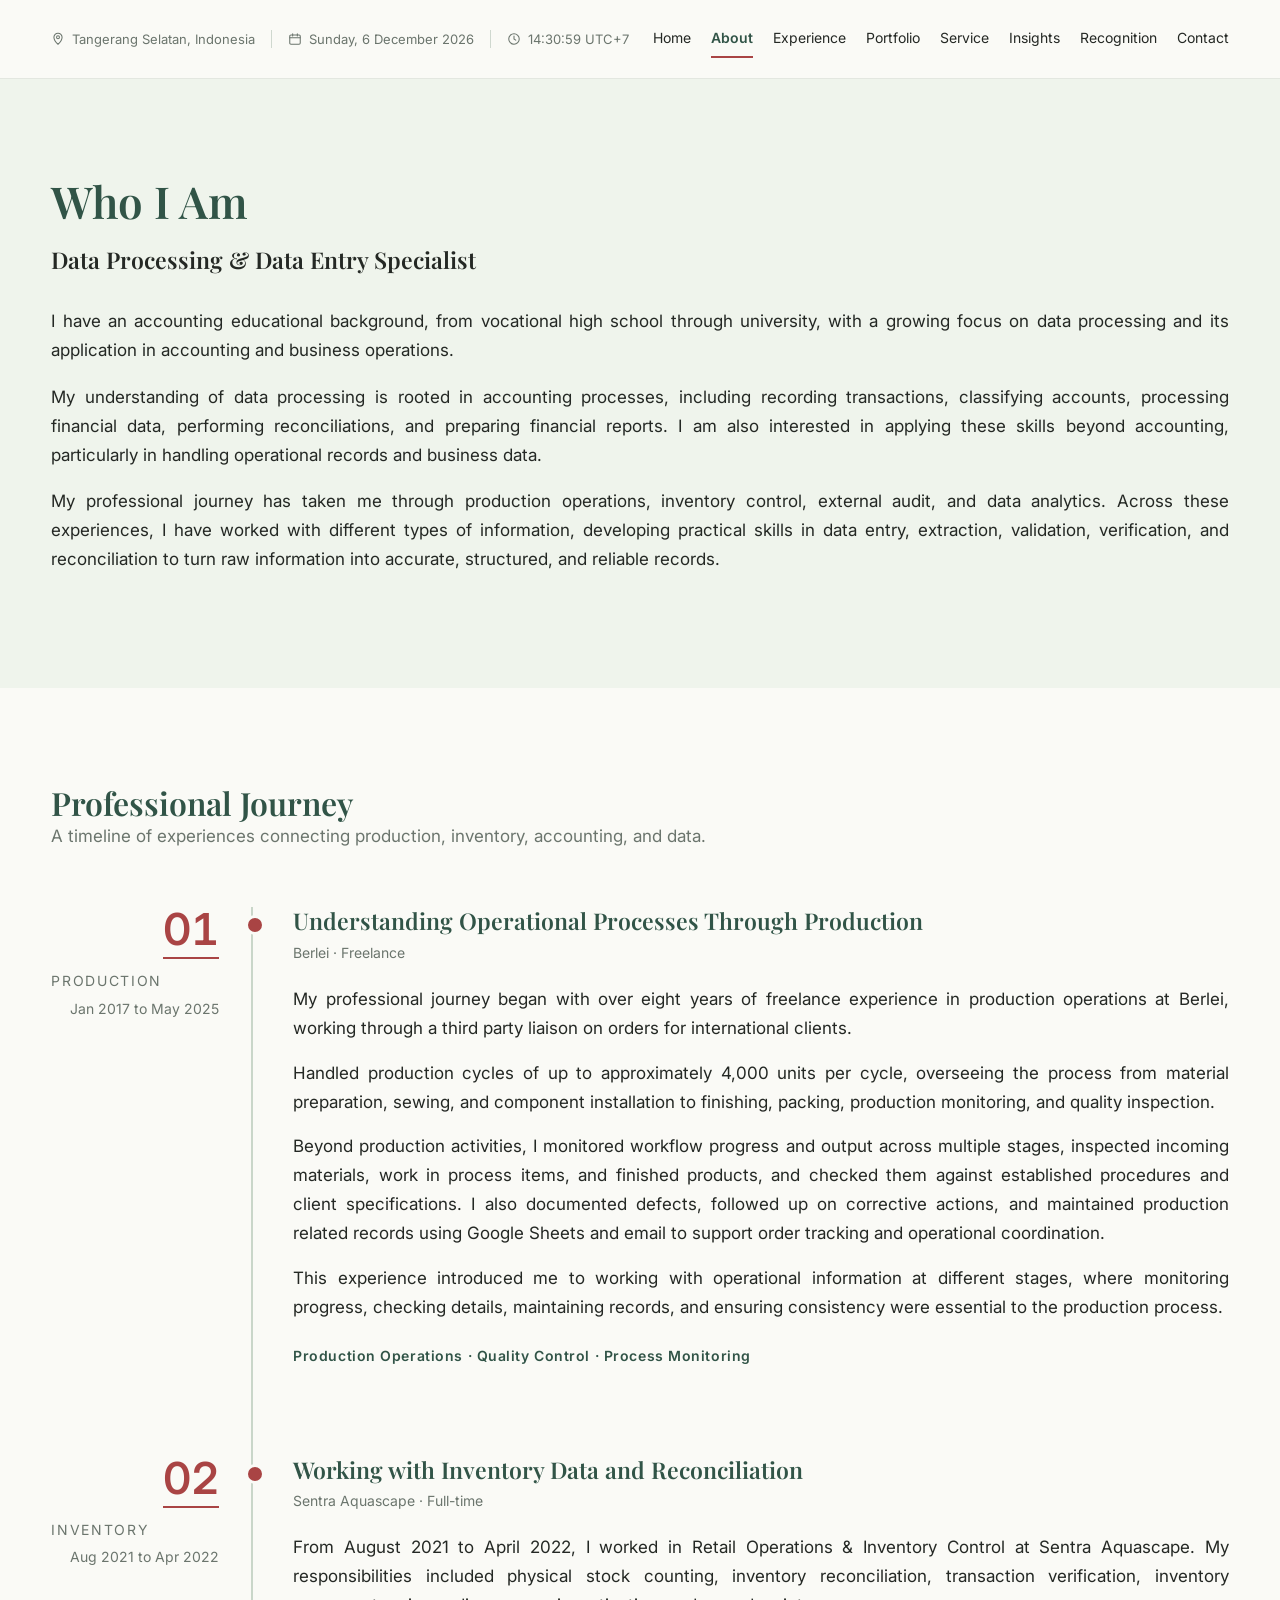
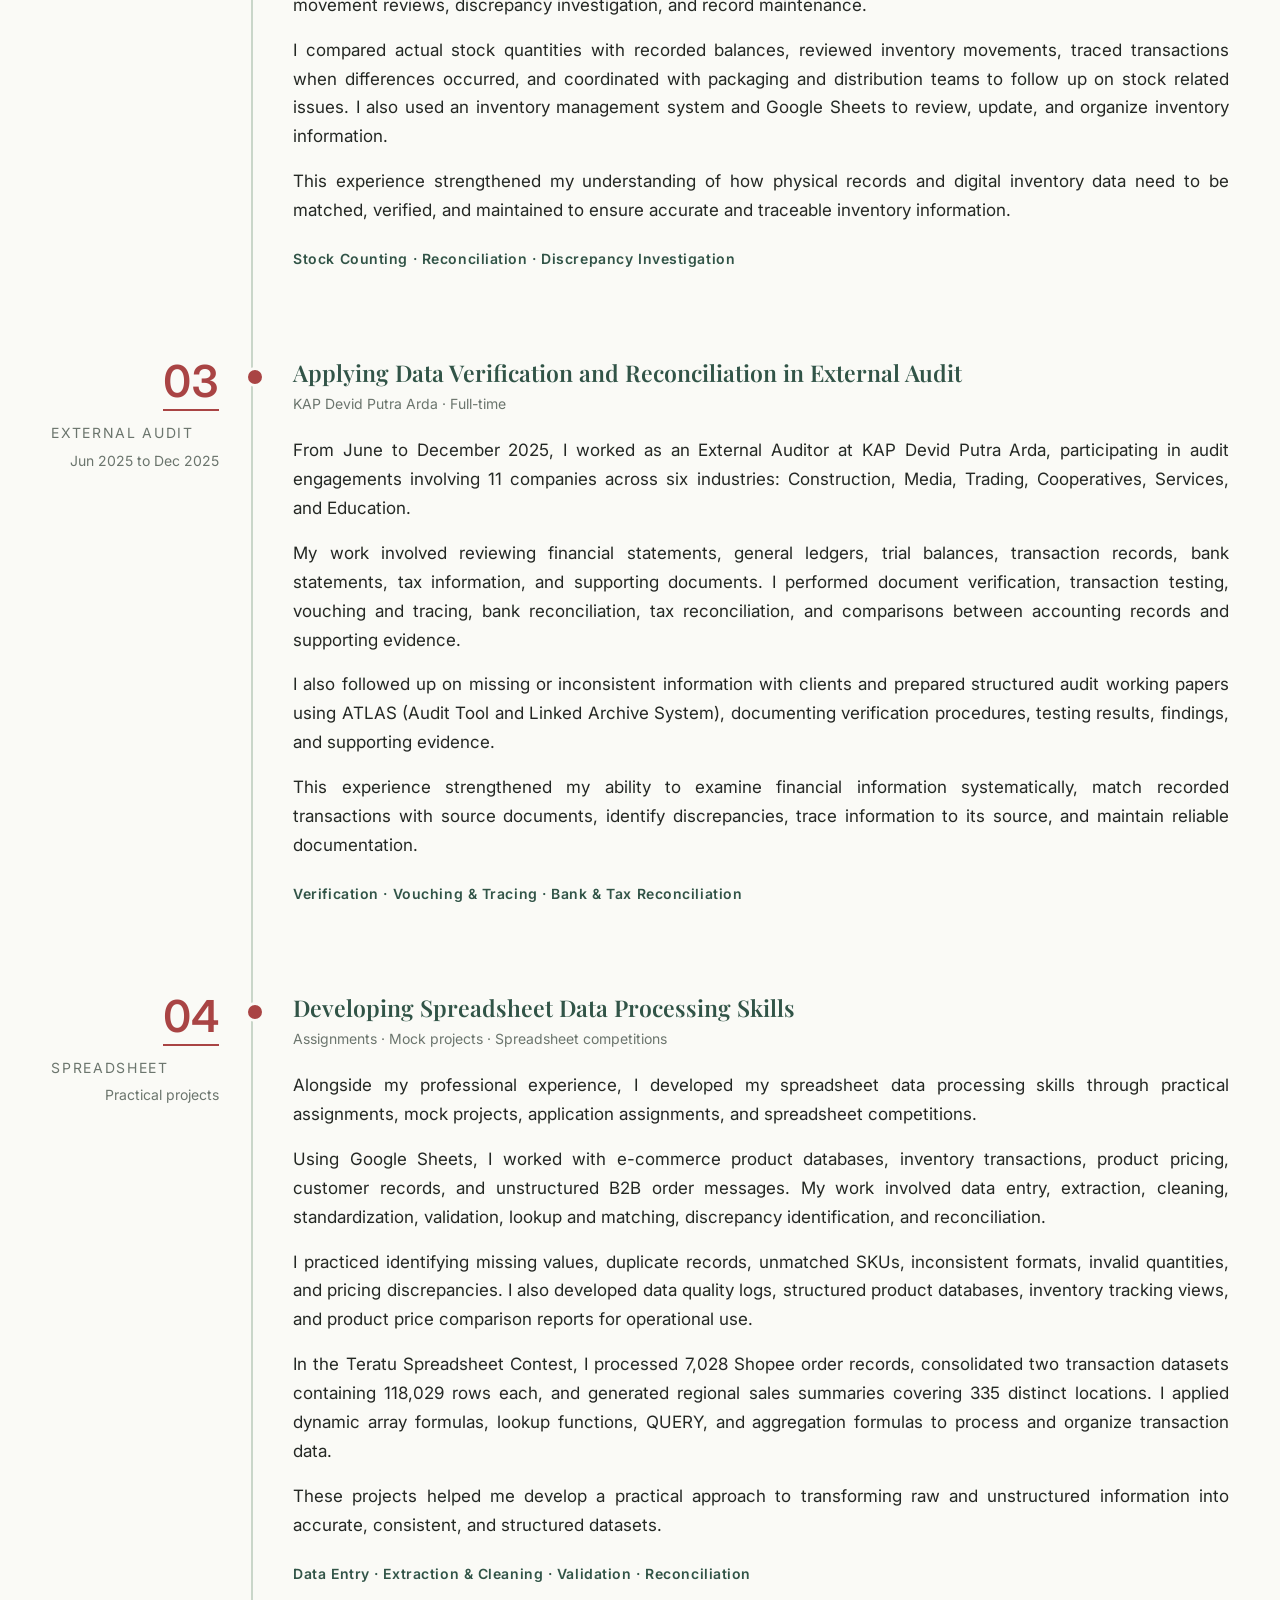
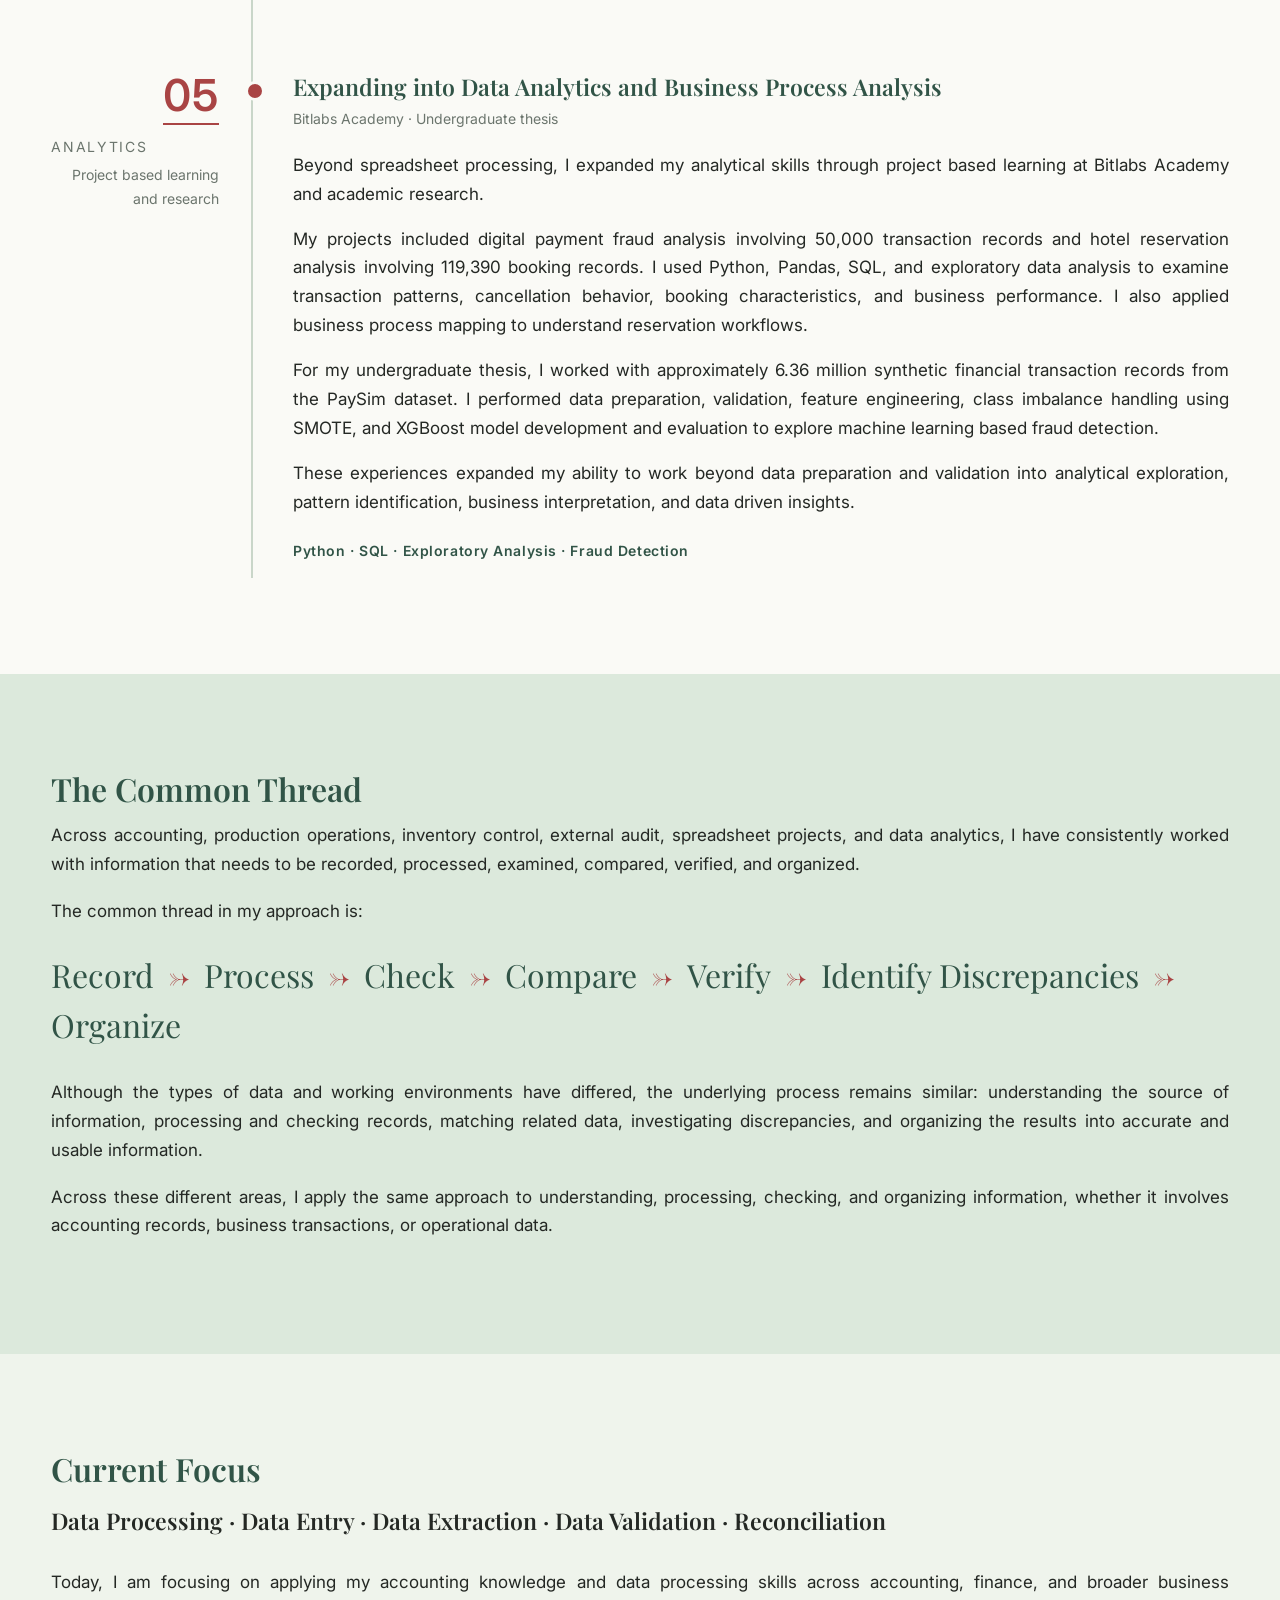
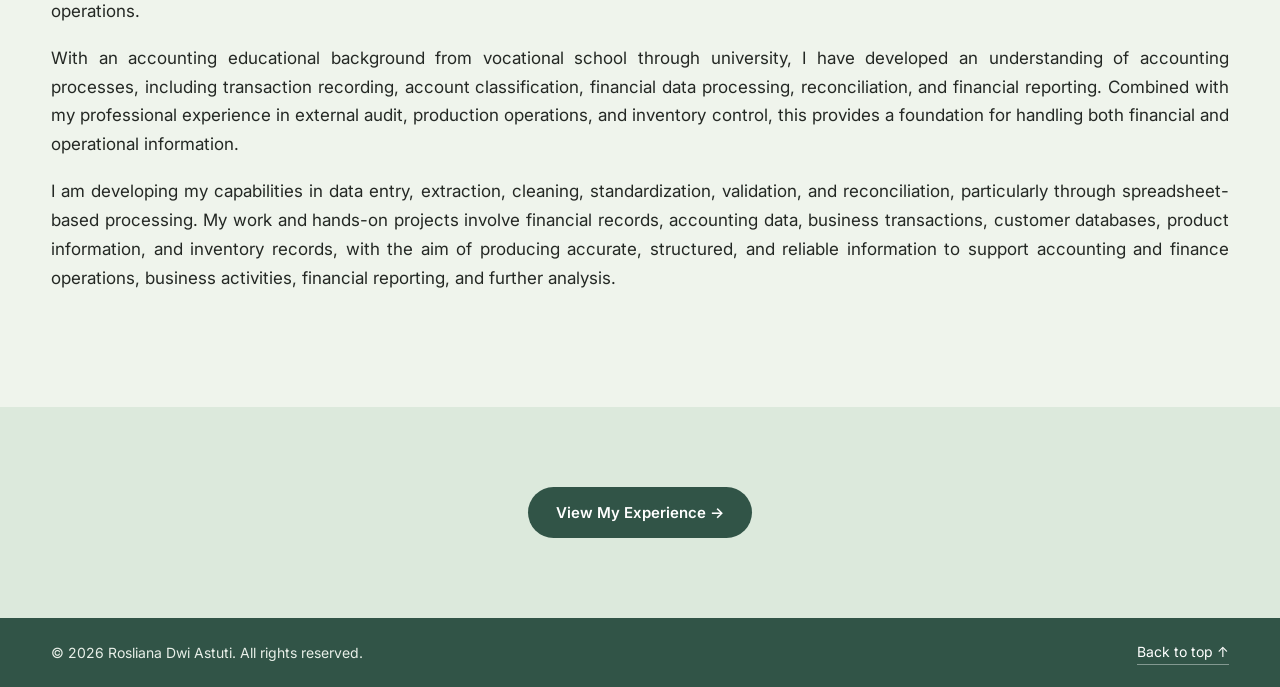
==== commit 9a14bf55: "Update about.html" ====
--- a/about.html
+++ b/about.html
@@ -7,7 +7,7 @@
 <link rel="stylesheet" href="style.css"></head>
 <body data-page="about" data-cta="View My Experience →" data-href="experience.html">
 <main>
-<section class="panel s-mint"><div class="wrap prose"><h1>Who I Am</h1><p class="role-line">Data Processing &amp; Data Entry Specialist</p><p>I am a Data Processing &amp; Data Entry Specialist with an accounting background and a focus on data extraction, data validation, and reconciliation.</p><p>I work with raw and unstructured business information, including financial records and operational data, to make it accurate, structured, consistent, and reliable.</p><p>My professional journey has taken me through production operations, inventory control, external audit, and data analytics. Working across these different environments has given me a practical understanding of how information is collected, processed, checked, reconciled, and used to support daily business operations and decision making.</p></div></section>
+<section class="panel s-mint"><div class="wrap prose"><h1>Who I Am</h1><p class="role-line">Data Processing &amp; Data Entry Specialist</p><p>I have an accounting educational background, from vocational high school through university, with a growing focus on data processing and its application in accounting and business operations.</p><p>My understanding of data processing is rooted in accounting processes, including recording transactions, classifying accounts, processing financial data, performing reconciliations, and preparing financial reports. I am also interested in applying these skills beyond accounting, particularly in handling operational records and business data.</p><p>My professional journey has taken me through production operations, inventory control, external audit, and data analytics. Across these experiences, I have worked with different types of information, developing practical skills in data entry, extraction, validation, verification, and reconciliation to turn raw information into accurate, structured, and reliable records.</p></div></section>
 <section class="panel"><div class="wrap"><h2>Professional Journey</h2><p class="page-sub" style="margin-bottom:56px">A timeline of experiences connecting production, inventory, accounting, and data.</p>
 <div class="timeline"><article class="tl-item"><div class="tl-side"><span class="num">01</span><div class="kicker">Production</div><div class="tl-per">Jan 2017 to May 2025</div></div>
 <div class="tl-main"><h3>Understanding Operational Processes Through Production</h3><p class="tl-org">Berlei · Freelance</p><p>My professional journey began with over eight years of freelance experience in production operations at Berlei, working through a third party liaison on orders for international clients.</p><p>Handled production cycles of up to approximately 4,000 units per cycle, overseeing the process from material preparation, sewing, and component installation to finishing, packing, production monitoring, and quality inspection.</p><p>Beyond production activities, I monitored workflow progress and output across multiple stages, inspected incoming materials, work in process items, and finished products, and checked them against established procedures and client specifications. I also documented defects, followed up on corrective actions, and maintained production related records using Google Sheets and email to support order tracking and operational coordination.</p><p>This experience introduced me to working with operational information at different stages, where monitoring progress, checking details, maintaining records, and ensuring consistency were essential to the production process.</p><p class="tl-tags">Production Operations · Quality Control · Process Monitoring</p></div></article>
@@ -20,7 +20,7 @@
 <article class="tl-item"><div class="tl-side"><span class="num">05</span><div class="kicker">Analytics</div><div class="tl-per">Project based learning and research</div></div>
 <div class="tl-main"><h3>Expanding into Data Analytics and Business Process Analysis</h3><p class="tl-org">Bitlabs Academy · Undergraduate thesis</p><p>Beyond spreadsheet processing, I expanded my analytical skills through project based learning at Bitlabs Academy and academic research.</p><p>My projects included digital payment fraud analysis involving 50,000 transaction records and hotel reservation analysis involving 119,390 booking records. I used Python, Pandas, SQL, and exploratory data analysis to examine transaction patterns, cancellation behavior, booking characteristics, and business performance. I also applied business process mapping to understand reservation workflows.</p><p>For my undergraduate thesis, I worked with approximately 6.36 million synthetic financial transaction records from the PaySim dataset. I performed data preparation, validation, feature engineering, class imbalance handling using SMOTE, and XGBoost model development and evaluation to explore machine learning based fraud detection.</p><p>These experiences expanded my ability to work beyond data preparation and validation into analytical exploration, pattern identification, business interpretation, and data driven insights.</p><p class="tl-tags">Python · SQL · Exploratory Analysis · Fraud Detection</p></div></article>
 </div></div></section>
-<section class="panel s-sage"><div class="wrap prose"><h2>The Common Thread</h2><p>Across production operations, inventory control, external audit, spreadsheet projects, and data analytics, I have consistently worked with information that needs to be examined, compared, verified, and organized.</p><p>The common thread in my approach is:</p><p class="flow"><span>Check</span><span>Compare</span><span>Verify</span><span>Identify Discrepancies</span><span>Organize</span><span>Make the Data Usable</span></p><p>Although the data and working environments have differed, the underlying process remains similar: understanding the source, checking the information, matching records, investigating differences, and organizing the results so they can be reliably used.</p></div></section>
-<section class="panel s-mint"><div class="wrap prose"><h2>Current Focus</h2><p class="role-line">Data Processing · Data Entry · Data Extraction · Data Validation · Reconciliation</p><p>Today, I am focusing my professional direction on Data Processing, Data Entry, Data Extraction, Data Validation, and Reconciliation across financial, accounting, and operational data.</p><p>I bring together my experience in production operations, inventory control, external audit, and accounting, along with spreadsheet processing skills and analytical knowledge developed through hands-on projects.</p><p>My current focus is on extracting, cleaning, organizing, validating, standardizing, and reconciling raw or unstructured information, including financial records, accounting data, transaction records, and operational data to produce accurate, structured, and reliable information for operational use, financial reporting, and further analysis.</p></div></section>
+<section class="panel s-sage"><div class="wrap prose"><h2>The Common Thread</h2><p>Across accounting, production operations, inventory control, external audit, spreadsheet projects, and data analytics, I have consistently worked with information that needs to be recorded, processed, examined, compared, verified, and organized.</p><p>The common thread in my approach is:</p><p class="flow"><span>Record</span><span>Process</span><span>Check</span><span>Compare</span><span>Verify</span><span>Identify Discrepancies</span><span>Organize</span></p><p>Although the types of data and working environments have differed, the underlying process remains similar: understanding the source of information, processing and checking records, matching related data, investigating discrepancies, and organizing the results into accurate and usable information.</p><p>Across these different areas, I apply the same approach to understanding, processing, checking, and organizing information, whether it involves accounting records, business transactions, or operational data.</p></div></section>
+<section class="panel s-mint"><div class="wrap prose"><h2>Current Focus</h2><p class="role-line">Data Processing · Data Entry · Data Extraction · Data Validation · Reconciliation</p><p>Today, I am focusing on applying my accounting knowledge and data processing skills across accounting, finance, and broader business operations.</p><p>With an accounting educational background from vocational school through university, I have developed an understanding of accounting processes, including transaction recording, account classification, financial data processing, reconciliation, and financial reporting. Combined with my professional experience in external audit, production operations, and inventory control, this provides a foundation for handling both financial and operational information.</p><p>I am developing my capabilities in data entry, extraction, cleaning, standardization, validation, and reconciliation, particularly through spreadsheet-based processing. My work and hands-on projects involve financial records, accounting data, business transactions, customer databases, product information, and inventory records, with the aim of producing accurate, structured, and reliable information to support accounting and finance operations, business activities, financial reporting, and further analysis.</p></div></section>
 </main>
 <script src="main.js"></script></body></html>
--- a/style.css
+++ b/style.css
@@ -410,3 +410,10 @@
 @media(max-width:860px){.acards{grid-template-columns:1fr}.acard{padding:24px}.am-head{padding:14px 22px}.am-body{padding:22px 22px 36px}}
 @media(max-width:600px){.amodal{padding:0}.amodal-panel{width:100%;max-height:100vh;height:100vh;border-radius:0}.am-text p{text-align:left}}
 @media(prefers-reduced-motion:reduce){.acard,.amodal-bg,.amodal-panel{transition:none}}
+
+/* Academic note below the cards */
+.academic-note{margin-top:56px;padding-top:40px;border-top:1px solid #c9d6c9}
+.academic-note h3{margin-bottom:18px}
+.academic-note p{margin-bottom:16px;text-align:justify}
+.academic-note p:last-child{margin-bottom:0}
+@media(max-width:600px){.academic-note{margin-top:40px;padding-top:32px}.academic-note p{text-align:left}}
